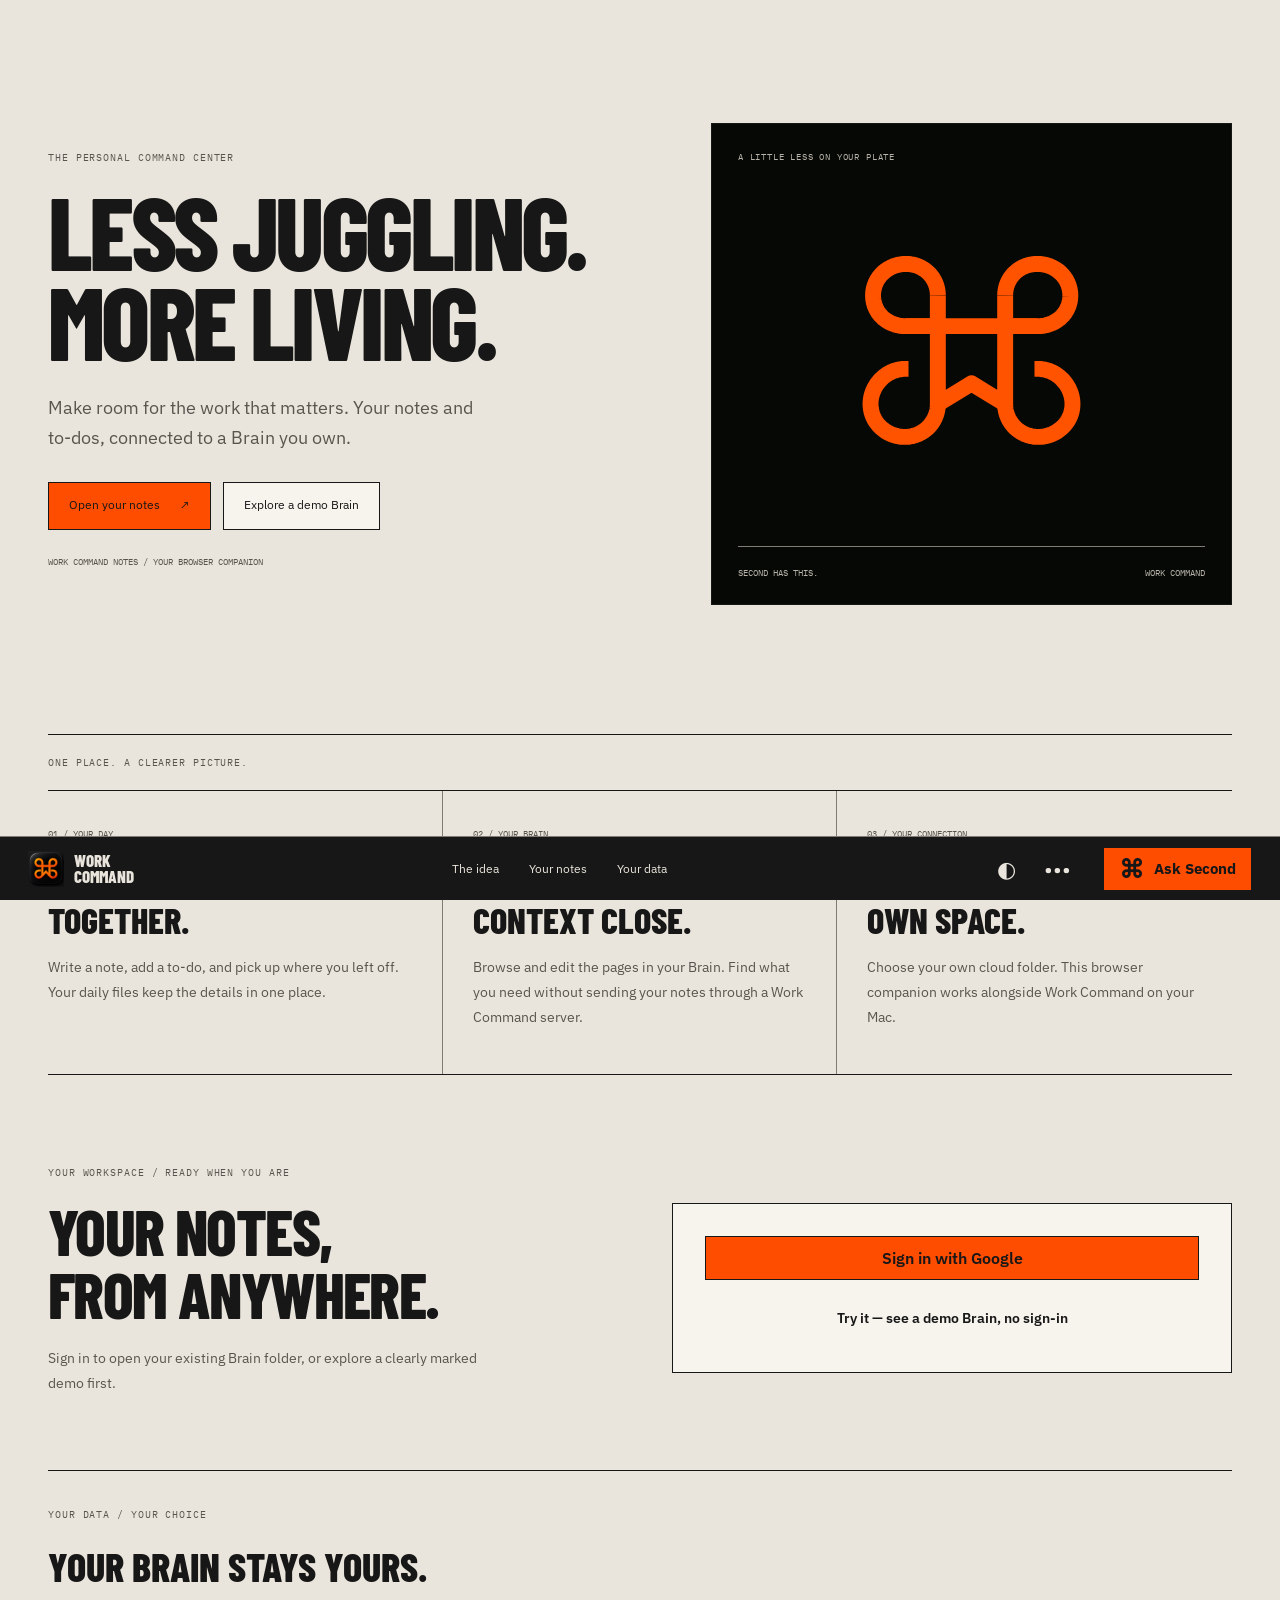
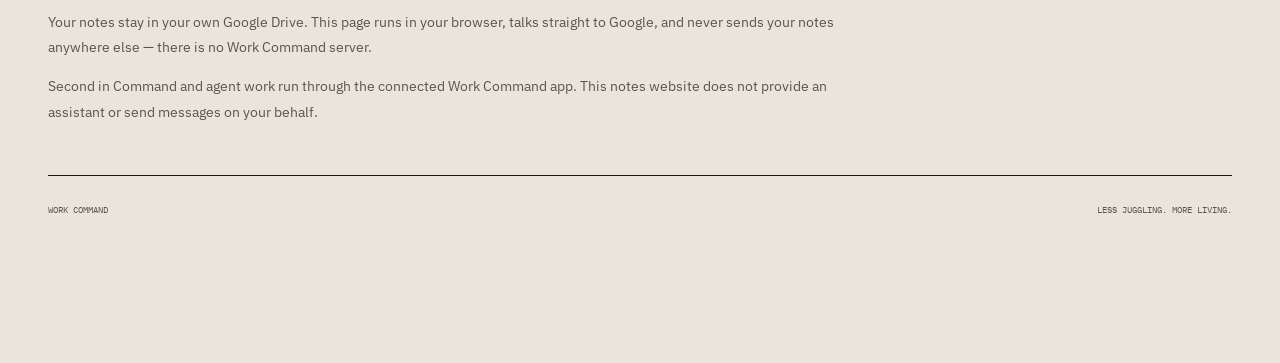
==== index.html @ b2bb79ea "deploy b96a3f87 2026-10-01T18:48:53Z" ====
<!doctype html>
<html lang="en">
  <head>
    <meta charset="UTF-8" />
    <!--
      The hosts this page is allowed to reach, enforced by the browser rather than promised in a
      README (review LOW). It is the same list src/test/hosts.test.ts asserts over the source and
      the shipped provider bundle — a script or a fetch to anywhere else is refused here even if
      one ever got into the code. No `default-src`: this hardens the directives that carry the
      risk (script, connect, frame) without breaking the fonts and images a static page may add.
      `style-src` keeps 'unsafe-inline' because Vite inlines the app's styles; `script-src` does
      NOT, so no inline script can run.

      Deliberately absent, and load-bearing (2026-09-11): there is NO `default-src`, no
      `form-action` and no `navigate-to`. The phone's Google sign-in is a TOP-LEVEL NAVIGATION to
      accounts.google.com (packages/brain-provider/src/google-redirect-auth.ts), and any of those
      three directives would be able to block the tab from leaving — which would break sign-in on
      the one device this app exists for. src/test/hosts.test.ts asserts they stay absent, and
      apps/notes-web/scripts/verify-csp-navigation.mjs proves against the BUILT site in headless
      Chromium that this policy lets the navigation happen (and that the app boots with no CSP
      violation at all).
      `connect-src` carries oauth2.googleapis.com for sign-out's revoke call.

      Added 2026-09-13 (P28-T06), and nothing else: the Google Picker. A `drive.file` deployment
      has no other way to be handed a folder at all, so the chooser is not optional decoration.
      It needs `apis.google.com` (Google's `api.js` loader — the second and last third-party
      script, plus the `gapi` RPC iframe and the calls it makes), and its dialog renders in an
      iframe served from `docs.google.com` / `drive.google.com`. Three hosts, all Google's, all
      only reachable because the user just tapped "Choose folder".
    -->
    <meta
      http-equiv="Content-Security-Policy"
      content="script-src 'self' https://accounts.google.com https://apis.google.com; connect-src 'self' https://www.googleapis.com https://oauth2.googleapis.com https://accounts.google.com https://apis.google.com https://graph.microsoft.com https://login.microsoftonline.com https://api.open-meteo.com; frame-src https://accounts.google.com https://apis.google.com https://docs.google.com https://drive.google.com https://login.microsoftonline.com; img-src 'self' data:; style-src 'self' 'unsafe-inline'"
    />
    <meta name="viewport" content="width=device-width, initial-scale=1.0, viewport-fit=cover" />
    <title>Work Command Notes</title>
    <meta
      name="description"
      content="Your notes, from anywhere. Your Brain lives in your own cloud folder — Work Command never sees it."
    />
    <link rel="manifest" href="./manifest.webmanifest" />
    <meta name="theme-color" content="#171717" media="(prefers-color-scheme: dark)" />
    <meta name="theme-color" content="#f4f1e9" media="(prefers-color-scheme: light)" />
    <!-- PWA / Add to Home Screen (iOS Safari reads these, not the manifest, for its own chrome) -->
    <meta name="apple-mobile-web-app-capable" content="yes" />
    <meta name="apple-mobile-web-app-status-bar-style" content="black-translucent" />
    <meta name="apple-mobile-web-app-title" content="Notes" />
    <link rel="apple-touch-icon" sizes="180x180" href="./icons/workcommand-dark-180.png" />
    <link
      rel="apple-touch-icon"
      sizes="180x180"
      href="./icons/workcommand-light-180.png"
      media="(prefers-color-scheme: light)"
    />
    <link
      rel="icon"
      type="image/png"
      sizes="32x32"
      href="./icons/workcommand-dark-32.png"
      media="(prefers-color-scheme: dark)"
    />
    <link
      rel="icon"
      type="image/png"
      sizes="32x32"
      href="./icons/workcommand-light-32.png"
      media="(prefers-color-scheme: light)"
    />
    <script type="module" crossorigin src="./assets/index-BYnvUKJ5.js"></script>
    <link rel="modulepreload" crossorigin href="./assets/Button-HGqEy5Xs.js">
    <link rel="modulepreload" crossorigin href="./assets/offlineBrain-B9_htK87.js">
    <link rel="stylesheet" crossorigin href="./assets/Button-DBtpkpvq.css">
    <link rel="stylesheet" crossorigin href="./assets/index-2sBhiBSX.css">
  </head>
  <body>
    <div id="root"></div>
  </body>
</html>
---- assets/Button-DBtpkpvq.css ----
._button_jwgdu_1{box-sizing:border-box;justify-content:center;align-items:center;gap:var(--wc-space-8);border-radius:var(--wc-radius-control);min-width:44px;font-family:var(--wc-font-sans);white-space:nowrap;cursor:pointer;transition:background-color var(--wc-motion-duration-fast) var(--wc-motion-ease-enter), border-color var(--wc-motion-duration-fast) var(--wc-motion-ease-enter), color var(--wc-motion-duration-fast) var(--wc-motion-ease-enter);border:1px solid #0000;font-weight:600;display:inline-flex;position:relative}._button_jwgdu_1:focus-visible{outline:var(--wc-focus-ring-width) solid var(--wc-color-focus-ring);outline-offset:var(--wc-focus-ring-offset)}._button_jwgdu_1:disabled:not(._loading_jwgdu_26),._button_jwgdu_1[aria-disabled=true]:not(._loading_jwgdu_26){opacity:.5;cursor:not-allowed}._loading_jwgdu_26{cursor:progress}._sm_jwgdu_4{min-height:44px;padding:0 var(--wc-space-12);font-size:var(--wc-font-size-13);line-height:var(--wc-line-height-13)}._md_jwgdu_4{min-height:44px;padding:0 var(--wc-space-16);font-size:var(--wc-font-size-14);line-height:var(--wc-line-height-14)}._lg_jwgdu_51{min-height:44px;padding:0 var(--wc-space-24);font-size:var(--wc-font-size-16);line-height:var(--wc-line-height-16)}._primary_jwgdu_61{border-color:var(--wc-metal-edge)}._primary_jwgdu_61:active:not(:disabled):not([aria-disabled=true]){background-color:var(--wc-color-brand-solid-hover)}._secondary_jwgdu_68{background-color:var(--wc-color-surface-raised);border-color:var(--wc-color-border-hairline);color:var(--wc-color-text-primary)}._secondary_jwgdu_68:hover:not(:disabled):not([aria-disabled=true]){background-color:var(--wc-color-surface-overlay)}._ghost_jwgdu_78{color:var(--wc-color-text-primary);background-color:#0000;border-color:#0000}._ghost_jwgdu_78:hover:not(:disabled):not([aria-disabled=true]){background-color:var(--wc-color-surface-raised)}._danger_jwgdu_88{background-color:var(--wc-color-danger-solid);border-color:var(--wc-color-danger-solid);color:var(--wc-color-danger-solid-fg)}._danger_jwgdu_88:hover:not(:disabled):not([aria-disabled=true]){background-color:var(--wc-color-danger-solid-hover);border-color:var(--wc-color-danger-solid-hover)}._spinner_jwgdu_99{flex:none;width:1em;height:1em;animation:.8s linear infinite _wc-button-spin_jwgdu_1}@keyframes _wc-button-spin_jwgdu_1{to{transform:rotate(360deg)}}
---- assets/index-2sBhiBSX.css ----
@font-face{font-family:Barlow Condensed;font-style:normal;font-weight:700;font-display:swap;src:url(../assets/fonts/barlow-condensed-700.ttf)format("truetype")}@font-face{font-family:Barlow Condensed;font-style:normal;font-weight:800;font-display:swap;src:url(../assets/fonts/barlow-condensed-800.ttf)format("truetype")}@font-face{font-family:Barlow Condensed;font-style:normal;font-weight:900;font-display:swap;src:url(../assets/fonts/barlow-condensed-900.ttf)format("truetype")}@font-face{font-family:IBM Plex Mono;font-style:normal;font-weight:400;font-display:swap;src:url(../assets/fonts/ibm-plex-mono-400.ttf)format("truetype")}@font-face{font-family:IBM Plex Mono;font-style:normal;font-weight:500;font-display:swap;src:url(../assets/fonts/ibm-plex-mono-500.ttf)format("truetype")}@font-face{font-family:IBM Plex Sans;font-style:normal;font-weight:400;font-stretch:100%;font-display:swap;src:url(../assets/fonts/ibm-plex-sans-400.ttf)format("truetype")}@font-face{font-family:IBM Plex Sans;font-style:normal;font-weight:500;font-stretch:100%;font-display:swap;src:url(../assets/fonts/ibm-plex-sans-500.ttf)format("truetype")}@font-face{font-family:IBM Plex Sans;font-style:normal;font-weight:600;font-stretch:100%;font-display:swap;src:url(../assets/fonts/ibm-plex-sans-600.ttf)format("truetype")}@font-face{font-family:IBM Plex Sans;font-style:normal;font-weight:700;font-stretch:100%;font-display:swap;src:url(../assets/fonts/ibm-plex-sans-700.ttf)format("truetype")}:root{--wc-palette-dark-surface-canvas:#1d1c1a;--wc-palette-dark-surface-sunken:#24211f;--wc-palette-dark-surface-raised:#312b27;--wc-palette-dark-surface-overlay:#3a332e;--wc-palette-light-surface-canvas:#ede6d9;--wc-palette-light-surface-sunken:#e2d8c6;--wc-palette-light-surface-raised:#f7f2e8;--wc-palette-light-surface-overlay:#f1eadd;--wc-palette-dark-text-primary:#e7ded2;--wc-palette-dark-text-secondary:#afa59b;--wc-palette-dark-text-disabled:#6e655c;--wc-palette-dark-text-inverse:#1d1c1a;--wc-palette-light-text-primary:#2b241c;--wc-palette-light-text-secondary:#6e6153;--wc-palette-light-text-disabled:#a79a88;--wc-palette-light-text-inverse:#e7ded2;--wc-palette-dark-border-hairline:#e7ded214;--wc-palette-dark-border-card:#e7ded20f;--wc-palette-light-border-hairline:#2b241c14;--wc-palette-light-border-card:#2b241c0f;--wc-palette-dark-surface-hover:#e7ded20f;--wc-palette-light-surface-hover:#2b241c0d;--wc-palette-dark-focus-ring:#c97842;--wc-palette-light-focus-ring:#8a5225;--wc-color-copper:#c97842;--wc-color-amber:#d8a15d;--wc-color-olive:#7c8a6a;--wc-palette-dark-brand-solid:#c97842;--wc-palette-dark-brand-solid-fg:#1d1c1a;--wc-palette-dark-brand-fg:#d8a15d;--wc-palette-dark-brand-subtle-bg:#49372b;--wc-palette-light-brand-solid:#8a5225;--wc-palette-light-brand-solid-fg:#f7f2e8;--wc-palette-light-brand-fg:#8a5225;--wc-palette-light-brand-subtle-bg:#ece2d5;--wc-palette-dark-success-fg:#9dae87;--wc-palette-dark-success-subtle-bg:#3c3830;--wc-palette-dark-success-solid:#4f5c3f;--wc-palette-dark-success-solid-fg:#fff;--wc-palette-dark-warning-fg:#e8935a;--wc-palette-dark-warning-subtle-bg:#453126;--wc-palette-dark-warning-solid:#c1531e;--wc-palette-dark-warning-solid-fg:#fff;--wc-palette-dark-danger-fg:#e58a7d;--wc-palette-dark-danger-subtle-bg:#432e28;--wc-palette-dark-danger-solid:#b2402f;--wc-palette-dark-danger-solid-hover:#98352a;--wc-palette-dark-danger-solid-fg:#fff;--wc-palette-dark-info-fg:#9db0c9;--wc-palette-dark-info-subtle-bg:#353435;--wc-palette-dark-info-solid:#4e6a8c;--wc-palette-dark-info-solid-fg:#fff;--wc-palette-light-success-fg:#4e5c40;--wc-palette-light-success-subtle-bg:#dcdacd;--wc-palette-light-success-solid:#4e5c40;--wc-palette-light-success-solid-fg:#fff;--wc-palette-light-warning-fg:#8a3e12;--wc-palette-light-warning-subtle-bg:#e6d5c6;--wc-palette-light-warning-solid:#8a3e12;--wc-palette-light-warning-solid-fg:#fff;--wc-palette-light-danger-fg:#8a2f22;--wc-palette-light-danger-subtle-bg:#e6d3c8;--wc-palette-light-danger-solid:#8a2f22;--wc-palette-light-danger-solid-hover:#6e251a;--wc-palette-light-danger-solid-fg:#fff;--wc-palette-light-info-fg:#39536f;--wc-palette-light-info-subtle-bg:#d9d9d5;--wc-palette-light-info-solid:#39536f;--wc-palette-light-info-solid-fg:#fff;--wc-palette-dark-metal-copper-1:#e6b77a;--wc-palette-dark-metal-copper-2:#c97842;--wc-palette-dark-metal-copper-3:#9e5a2b;--wc-palette-dark-metal-cream-1:#f3eada;--wc-palette-dark-metal-cream-2:#d9cdbb;--wc-palette-dark-metal-cream-3:#b9ac99;--wc-palette-dark-metal-highlight:#ffffff59;--wc-palette-dark-metal-shadow-inner:#00000059;--wc-palette-dark-metal-edge:#482610bf;--wc-palette-light-metal-copper-1:#eac796;--wc-palette-light-metal-copper-2:#c2884c;--wc-palette-light-metal-copper-3:#9c6b3c;--wc-palette-light-metal-cream-1:#f7f2e8;--wc-palette-light-metal-cream-2:#e4d9c6;--wc-palette-light-metal-cream-3:#cbbba0;--wc-palette-light-metal-highlight:#fff9;--wc-palette-light-metal-shadow-inner:#2b241c40;--wc-palette-light-metal-edge:#6e442299;--wc-palette-dark-glass-l1-fill:#312b2766;--wc-palette-dark-glass-l2-fill:#312b277a;--wc-palette-dark-glass-l3-fill:#312b279e;--wc-palette-dark-glass-highlight:#ffffff14;--wc-palette-dark-glass-l1-shadow:none;--wc-palette-dark-glass-l2-shadow:0 1px 2px #00000024, 0 6px 20px #0000002e;--wc-palette-dark-glass-l3-shadow:0 2px 6px #0003, 0 20px 56px #0000005c;--wc-palette-dark-environment-glow:radial-gradient(120% 90% at 50% -12%, #c978420f, transparent 60%);--wc-palette-dark-liquid-edge-light:#fffaf457;--wc-palette-dark-liquid-edge-shadow:#120e0b57;--wc-palette-dark-liquid-rim:#fffaf41a;--wc-palette-light-glass-l1-fill:#f7f2e861;--wc-palette-light-glass-l2-fill:#f7f2e88c;--wc-palette-light-glass-l3-fill:#f7f2e8ad;--wc-palette-light-glass-highlight:#ffffff8c;--wc-palette-light-glass-l1-shadow:none;--wc-palette-light-glass-l2-shadow:0 1px 2px #2b241c12, 0 6px 18px #2b241c1a;--wc-palette-light-glass-l3-shadow:0 2px 6px #2b241c1a, 0 20px 48px #2b241c2e;--wc-palette-light-environment-glow:radial-gradient(120% 90% at 50% -12%, #8a52250d, transparent 60%);--wc-palette-light-liquid-edge-light:#ffffffb8;--wc-palette-light-liquid-edge-shadow:#2b241c33;--wc-palette-light-liquid-rim:#2b241c14;--wc-color-surface-canvas:var(--wc-palette-dark-surface-canvas);--wc-color-surface-sunken:var(--wc-palette-dark-surface-sunken);--wc-color-surface-raised:var(--wc-palette-dark-surface-raised);--wc-color-surface-overlay:var(--wc-palette-dark-surface-overlay);--wc-color-text-primary:var(--wc-palette-dark-text-primary);--wc-color-text-secondary:var(--wc-palette-dark-text-secondary);--wc-color-text-tertiary:var(--wc-palette-dark-text-secondary);--wc-color-text-disabled:var(--wc-palette-dark-text-disabled);--wc-color-text-inverse:var(--wc-palette-dark-text-inverse);--wc-color-border-hairline:var(--wc-palette-dark-border-hairline);--wc-color-border-card:var(--wc-palette-dark-border-card);--wc-color-surface-hover:var(--wc-palette-dark-surface-hover);--wc-color-focus-ring:var(--wc-palette-dark-focus-ring);--wc-focus-ring-width:2px;--wc-focus-ring-offset:2px;--wc-color-brand-solid:var(--wc-palette-dark-brand-solid);--wc-color-brand-solid-fg:var(--wc-palette-dark-brand-solid-fg);--wc-color-brand-fg:var(--wc-palette-dark-brand-fg);--wc-color-brand-subtle-bg:var(--wc-palette-dark-brand-subtle-bg);--wc-color-success-fg:var(--wc-palette-dark-success-fg);--wc-color-success-subtle-bg:var(--wc-palette-dark-success-subtle-bg);--wc-color-success-solid:var(--wc-palette-dark-success-solid);--wc-color-success-solid-fg:var(--wc-palette-dark-success-solid-fg);--wc-color-warning-fg:var(--wc-palette-dark-warning-fg);--wc-color-warning-subtle-bg:var(--wc-palette-dark-warning-subtle-bg);--wc-color-warning-solid:var(--wc-palette-dark-warning-solid);--wc-color-warning-solid-fg:var(--wc-palette-dark-warning-solid-fg);--wc-color-danger-fg:var(--wc-palette-dark-danger-fg);--wc-color-danger-subtle-bg:var(--wc-palette-dark-danger-subtle-bg);--wc-color-danger-solid:var(--wc-palette-dark-danger-solid);--wc-color-danger-solid-hover:var(--wc-palette-dark-danger-solid-hover);--wc-color-danger-solid-fg:var(--wc-palette-dark-danger-solid-fg);--wc-color-info-fg:var(--wc-palette-dark-info-fg);--wc-color-info-subtle-bg:var(--wc-palette-dark-info-subtle-bg);--wc-color-info-solid:var(--wc-palette-dark-info-solid);--wc-color-info-solid-fg:var(--wc-palette-dark-info-solid-fg);--wc-glass-l1-fill:var(--wc-palette-dark-glass-l1-fill);--wc-glass-l2-fill:var(--wc-palette-dark-glass-l2-fill);--wc-glass-l3-fill:var(--wc-palette-dark-glass-l3-fill);--wc-glass-highlight:var(--wc-palette-dark-glass-highlight);--wc-glass-l1-shadow:var(--wc-palette-dark-glass-l1-shadow);--wc-glass-l2-shadow:var(--wc-palette-dark-glass-l2-shadow);--wc-glass-l3-shadow:var(--wc-palette-dark-glass-l3-shadow);--wc-liquid-edge-light:var(--wc-palette-dark-liquid-edge-light);--wc-liquid-edge-shadow:var(--wc-palette-dark-liquid-edge-shadow);--wc-liquid-rim:var(--wc-palette-dark-liquid-rim);--wc-environment-glow:var(--wc-palette-dark-environment-glow);--wc-glass-l1-blur:8px;--wc-glass-l2-blur:16px;--wc-glass-l3-blur:24px;--wc-liquid-l1-displacement-scale:12;--wc-liquid-l2-displacement-scale:28;--wc-liquid-l3-displacement-scale:56;--wc-liquid-l1-aberration:0;--wc-liquid-l2-aberration:0;--wc-liquid-l3-aberration:1.6;--wc-liquid-l1-edge-band:10px;--wc-liquid-l2-edge-band:14px;--wc-liquid-l3-edge-band:20px;--wc-liquid-l1-edge-strength:.28;--wc-liquid-l2-edge-strength:.45;--wc-liquid-l3-edge-strength:.62;--wc-liquid-saturation:118%;--wc-color-card-fill:var(--wc-glass-l2-fill);--wc-color-card-border:var(--wc-color-border-card);--wc-metal-copper-1:var(--wc-palette-dark-metal-copper-1);--wc-metal-copper-2:var(--wc-palette-dark-metal-copper-2);--wc-metal-copper-3:var(--wc-palette-dark-metal-copper-3);--wc-metal-cream-1:var(--wc-palette-dark-metal-cream-1);--wc-metal-cream-2:var(--wc-palette-dark-metal-cream-2);--wc-metal-cream-3:var(--wc-palette-dark-metal-cream-3);--wc-metal-highlight:var(--wc-palette-dark-metal-highlight);--wc-metal-shadow-inner:var(--wc-palette-dark-metal-shadow-inner);--wc-metal-edge:var(--wc-palette-dark-metal-edge);--wc-metal-sheen:#ffffff1f;--wc-metal-text:#1d1c1a;--wc-font-sans:-apple-system, BlinkMacSystemFont, "SF Pro Text", "Inter", "Segoe UI", Roboto, Helvetica, Arial, sans-serif;--wc-font-size-11:11px;--wc-line-height-11:16px;--wc-font-size-12:12px;--wc-line-height-12:16px;--wc-font-size-13:13px;--wc-line-height-13:18px;--wc-font-size-14:14px;--wc-line-height-14:20px;--wc-font-size-16:16px;--wc-line-height-16:24px;--wc-font-size-18:18px;--wc-line-height-18:26px;--wc-font-size-20:20px;--wc-line-height-20:28px;--wc-font-size-24:24px;--wc-line-height-24:32px;--wc-font-size-30:30px;--wc-line-height-30:38px;--wc-font-size-36:36px;--wc-line-height-36:44px;--wc-font-size-display:var(--wc-font-size-36);--wc-line-height-display:var(--wc-line-height-36);--wc-font-size-page:var(--wc-font-size-30);--wc-line-height-page:var(--wc-line-height-30);--wc-font-size-section:var(--wc-font-size-18);--wc-line-height-section:var(--wc-line-height-18);--wc-font-size-body:var(--wc-font-size-14);--wc-line-height-body:var(--wc-line-height-14);--wc-font-size-meta:var(--wc-font-size-13);--wc-line-height-meta:var(--wc-line-height-13);--wc-font-size-small:var(--wc-font-size-11);--wc-line-height-small:var(--wc-line-height-11);--wc-font-feature-tabular:"tnum" 1, "lnum" 1;--wc-space-4:4px;--wc-space-8:8px;--wc-space-12:12px;--wc-space-16:16px;--wc-space-24:24px;--wc-space-32:32px;--wc-space-48:48px;--wc-space-64:64px;--wc-radius-control:9px;--wc-radius-card:16px;--wc-radius-panel:20px;--wc-radius-floating:24px;--wc-radius-pill:999px;--wc-z-overlay:100;--wc-z-sheet:101;--wc-z-popover:150;--wc-z-toast:200;--wc-motion-duration-fast:.15s;--wc-motion-duration-base:.2s;--wc-motion-duration-slow:.3s;--wc-motion-ease-enter:cubic-bezier(0, 0, .2, 1);--wc-motion-ease-exit:cubic-bezier(.4, 0, 1, 1);--wc-motion-pulse-duration:1.6s;--wc-metal-hover-duration:.25s}@media (prefers-color-scheme:light){:root:not([data-theme=dark]){--wc-color-surface-canvas:var(--wc-palette-light-surface-canvas);--wc-color-surface-sunken:var(--wc-palette-light-surface-sunken);--wc-color-surface-raised:var(--wc-palette-light-surface-raised);--wc-color-surface-overlay:var(--wc-palette-light-surface-overlay);--wc-color-text-primary:var(--wc-palette-light-text-primary);--wc-color-text-secondary:var(--wc-palette-light-text-secondary);--wc-color-text-tertiary:var(--wc-palette-light-text-secondary);--wc-color-text-disabled:var(--wc-palette-light-text-disabled);--wc-color-text-inverse:var(--wc-palette-light-text-inverse);--wc-color-border-hairline:var(--wc-palette-light-border-hairline);--wc-color-border-card:var(--wc-palette-light-border-card);--wc-color-surface-hover:var(--wc-palette-light-surface-hover);--wc-color-focus-ring:var(--wc-palette-light-focus-ring);--wc-color-brand-solid:var(--wc-palette-light-brand-solid);--wc-color-brand-solid-fg:var(--wc-palette-light-brand-solid-fg);--wc-color-brand-fg:var(--wc-palette-light-brand-fg);--wc-color-brand-subtle-bg:var(--wc-palette-light-brand-subtle-bg);--wc-color-success-fg:var(--wc-palette-light-success-fg);--wc-color-success-subtle-bg:var(--wc-palette-light-success-subtle-bg);--wc-color-success-solid:var(--wc-palette-light-success-solid);--wc-color-success-solid-fg:var(--wc-palette-light-success-solid-fg);--wc-color-warning-fg:var(--wc-palette-light-warning-fg);--wc-color-warning-subtle-bg:var(--wc-palette-light-warning-subtle-bg);--wc-color-warning-solid:var(--wc-palette-light-warning-solid);--wc-color-warning-solid-fg:var(--wc-palette-light-warning-solid-fg);--wc-color-danger-fg:var(--wc-palette-light-danger-fg);--wc-color-danger-subtle-bg:var(--wc-palette-light-danger-subtle-bg);--wc-color-danger-solid:var(--wc-palette-light-danger-solid);--wc-color-danger-solid-hover:var(--wc-palette-light-danger-solid-hover);--wc-color-danger-solid-fg:var(--wc-palette-light-danger-solid-fg);--wc-color-info-fg:var(--wc-palette-light-info-fg);--wc-color-info-subtle-bg:var(--wc-palette-light-info-subtle-bg);--wc-color-info-solid:var(--wc-palette-light-info-solid);--wc-color-info-solid-fg:var(--wc-palette-light-info-solid-fg);--wc-glass-l1-fill:var(--wc-palette-light-glass-l1-fill);--wc-glass-l2-fill:var(--wc-palette-light-glass-l2-fill);--wc-glass-l3-fill:var(--wc-palette-light-glass-l3-fill);--wc-glass-highlight:var(--wc-palette-light-glass-highlight);--wc-glass-l1-shadow:var(--wc-palette-light-glass-l1-shadow);--wc-glass-l2-shadow:var(--wc-palette-light-glass-l2-shadow);--wc-glass-l3-shadow:var(--wc-palette-light-glass-l3-shadow);--wc-liquid-edge-light:var(--wc-palette-light-liquid-edge-light);--wc-liquid-edge-shadow:var(--wc-palette-light-liquid-edge-shadow);--wc-liquid-rim:var(--wc-palette-light-liquid-rim);--wc-environment-glow:var(--wc-palette-light-environment-glow);--wc-color-card-fill:var(--wc-glass-l2-fill);--wc-color-card-border:var(--wc-color-border-card);--wc-metal-copper-1:var(--wc-palette-light-metal-copper-1);--wc-metal-copper-2:var(--wc-palette-light-metal-copper-2);--wc-metal-copper-3:var(--wc-palette-light-metal-copper-3);--wc-metal-cream-1:var(--wc-palette-light-metal-cream-1);--wc-metal-cream-2:var(--wc-palette-light-metal-cream-2);--wc-metal-cream-3:var(--wc-palette-light-metal-cream-3);--wc-metal-highlight:var(--wc-palette-light-metal-highlight);--wc-metal-shadow-inner:var(--wc-palette-light-metal-shadow-inner);--wc-metal-edge:var(--wc-palette-light-metal-edge)}}[data-theme=dark]{--wc-color-surface-canvas:var(--wc-palette-dark-surface-canvas);--wc-color-surface-sunken:var(--wc-palette-dark-surface-sunken);--wc-color-surface-raised:var(--wc-palette-dark-surface-raised);--wc-color-surface-overlay:var(--wc-palette-dark-surface-overlay);--wc-color-text-primary:var(--wc-palette-dark-text-primary);--wc-color-text-secondary:var(--wc-palette-dark-text-secondary);--wc-color-text-tertiary:var(--wc-palette-dark-text-secondary);--wc-color-text-disabled:var(--wc-palette-dark-text-disabled);--wc-color-text-inverse:var(--wc-palette-dark-text-inverse);--wc-color-border-hairline:var(--wc-palette-dark-border-hairline);--wc-color-border-card:var(--wc-palette-dark-border-card);--wc-color-surface-hover:var(--wc-palette-dark-surface-hover);--wc-color-focus-ring:var(--wc-palette-dark-focus-ring);--wc-color-brand-solid:var(--wc-palette-dark-brand-solid);--wc-color-brand-solid-fg:var(--wc-palette-dark-brand-solid-fg);--wc-color-brand-fg:var(--wc-palette-dark-brand-fg);--wc-color-brand-subtle-bg:var(--wc-palette-dark-brand-subtle-bg);--wc-color-success-fg:var(--wc-palette-dark-success-fg);--wc-color-success-subtle-bg:var(--wc-palette-dark-success-subtle-bg);--wc-color-success-solid:var(--wc-palette-dark-success-solid);--wc-color-success-solid-fg:var(--wc-palette-dark-success-solid-fg);--wc-color-warning-fg:var(--wc-palette-dark-warning-fg);--wc-color-warning-subtle-bg:var(--wc-palette-dark-warning-subtle-bg);--wc-color-warning-solid:var(--wc-palette-dark-warning-solid);--wc-color-warning-solid-fg:var(--wc-palette-dark-warning-solid-fg);--wc-color-danger-fg:var(--wc-palette-dark-danger-fg);--wc-color-danger-subtle-bg:var(--wc-palette-dark-danger-subtle-bg);--wc-color-danger-solid:var(--wc-palette-dark-danger-solid);--wc-color-danger-solid-hover:var(--wc-palette-dark-danger-solid-hover);--wc-color-danger-solid-fg:var(--wc-palette-dark-danger-solid-fg);--wc-color-info-fg:var(--wc-palette-dark-info-fg);--wc-color-info-subtle-bg:var(--wc-palette-dark-info-subtle-bg);--wc-color-info-solid:var(--wc-palette-dark-info-solid);--wc-color-info-solid-fg:var(--wc-palette-dark-info-solid-fg);--wc-glass-l1-fill:var(--wc-palette-dark-glass-l1-fill);--wc-glass-l2-fill:var(--wc-palette-dark-glass-l2-fill);--wc-glass-l3-fill:var(--wc-palette-dark-glass-l3-fill);--wc-glass-highlight:var(--wc-palette-dark-glass-highlight);--wc-glass-l1-shadow:var(--wc-palette-dark-glass-l1-shadow);--wc-glass-l2-shadow:var(--wc-palette-dark-glass-l2-shadow);--wc-glass-l3-shadow:var(--wc-palette-dark-glass-l3-shadow);--wc-liquid-edge-light:var(--wc-palette-dark-liquid-edge-light);--wc-liquid-edge-shadow:var(--wc-palette-dark-liquid-edge-shadow);--wc-liquid-rim:var(--wc-palette-dark-liquid-rim);--wc-environment-glow:var(--wc-palette-dark-environment-glow);--wc-color-card-fill:var(--wc-glass-l2-fill);--wc-color-card-border:var(--wc-color-border-card);--wc-metal-copper-1:var(--wc-palette-dark-metal-copper-1);--wc-metal-copper-2:var(--wc-palette-dark-metal-copper-2);--wc-metal-copper-3:var(--wc-palette-dark-metal-copper-3);--wc-metal-cream-1:var(--wc-palette-dark-metal-cream-1);--wc-metal-cream-2:var(--wc-palette-dark-metal-cream-2);--wc-metal-cream-3:var(--wc-palette-dark-metal-cream-3);--wc-metal-highlight:var(--wc-palette-dark-metal-highlight);--wc-metal-shadow-inner:var(--wc-palette-dark-metal-shadow-inner);--wc-metal-edge:var(--wc-palette-dark-metal-edge)}[data-theme=light]{--wc-color-surface-canvas:var(--wc-palette-light-surface-canvas);--wc-color-surface-sunken:var(--wc-palette-light-surface-sunken);--wc-color-surface-raised:var(--wc-palette-light-surface-raised);--wc-color-surface-overlay:var(--wc-palette-light-surface-overlay);--wc-color-text-primary:var(--wc-palette-light-text-primary);--wc-color-text-secondary:var(--wc-palette-light-text-secondary);--wc-color-text-tertiary:var(--wc-palette-light-text-secondary);--wc-color-text-disabled:var(--wc-palette-light-text-disabled);--wc-color-text-inverse:var(--wc-palette-light-text-inverse);--wc-color-border-hairline:var(--wc-palette-light-border-hairline);--wc-color-border-card:var(--wc-palette-light-border-card);--wc-color-surface-hover:var(--wc-palette-light-surface-hover);--wc-color-focus-ring:var(--wc-palette-light-focus-ring);--wc-color-brand-solid:var(--wc-palette-light-brand-solid);--wc-color-brand-solid-fg:var(--wc-palette-light-brand-solid-fg);--wc-color-brand-fg:var(--wc-palette-light-brand-fg);--wc-color-brand-subtle-bg:var(--wc-palette-light-brand-subtle-bg);--wc-color-success-fg:var(--wc-palette-light-success-fg);--wc-color-success-subtle-bg:var(--wc-palette-light-success-subtle-bg);--wc-color-success-solid:var(--wc-palette-light-success-solid);--wc-color-success-solid-fg:var(--wc-palette-light-success-solid-fg);--wc-color-warning-fg:var(--wc-palette-light-warning-fg);--wc-color-warning-subtle-bg:var(--wc-palette-light-warning-subtle-bg);--wc-color-warning-solid:var(--wc-palette-light-warning-solid);--wc-color-warning-solid-fg:var(--wc-palette-light-warning-solid-fg);--wc-color-danger-fg:var(--wc-palette-light-danger-fg);--wc-color-danger-subtle-bg:var(--wc-palette-light-danger-subtle-bg);--wc-color-danger-solid:var(--wc-palette-light-danger-solid);--wc-color-danger-solid-hover:var(--wc-palette-light-danger-solid-hover);--wc-color-danger-solid-fg:var(--wc-palette-light-danger-solid-fg);--wc-color-info-fg:var(--wc-palette-light-info-fg);--wc-color-info-subtle-bg:var(--wc-palette-light-info-subtle-bg);--wc-color-info-solid:var(--wc-palette-light-info-solid);--wc-color-info-solid-fg:var(--wc-palette-light-info-solid-fg);--wc-glass-l1-fill:var(--wc-palette-light-glass-l1-fill);--wc-glass-l2-fill:var(--wc-palette-light-glass-l2-fill);--wc-glass-l3-fill:var(--wc-palette-light-glass-l3-fill);--wc-glass-highlight:var(--wc-palette-light-glass-highlight);--wc-glass-l1-shadow:var(--wc-palette-light-glass-l1-shadow);--wc-glass-l2-shadow:var(--wc-palette-light-glass-l2-shadow);--wc-glass-l3-shadow:var(--wc-palette-light-glass-l3-shadow);--wc-liquid-edge-light:var(--wc-palette-light-liquid-edge-light);--wc-liquid-edge-shadow:var(--wc-palette-light-liquid-edge-shadow);--wc-liquid-rim:var(--wc-palette-light-liquid-rim);--wc-environment-glow:var(--wc-palette-light-environment-glow);--wc-color-card-fill:var(--wc-glass-l2-fill);--wc-color-card-border:var(--wc-color-border-card);--wc-metal-copper-1:var(--wc-palette-light-metal-copper-1);--wc-metal-copper-2:var(--wc-palette-light-metal-copper-2);--wc-metal-copper-3:var(--wc-palette-light-metal-copper-3);--wc-metal-cream-1:var(--wc-palette-light-metal-cream-1);--wc-metal-cream-2:var(--wc-palette-light-metal-cream-2);--wc-metal-cream-3:var(--wc-palette-light-metal-cream-3);--wc-metal-highlight:var(--wc-palette-light-metal-highlight);--wc-metal-shadow-inner:var(--wc-palette-light-metal-shadow-inner);--wc-metal-edge:var(--wc-palette-light-metal-edge)}@media (prefers-reduced-motion:reduce){:root{--wc-motion-duration-fast:.01ms;--wc-motion-duration-base:.01ms;--wc-motion-duration-slow:.01ms;--wc-motion-pulse-duration:.01ms;--wc-metal-hover-duration:.01ms}.wc-pulse{animation:none!important}*,:before,:after{scroll-behavior:auto!important;transition-duration:.01ms!important;animation-duration:.01ms!important;animation-iteration-count:1!important}}.wc-theme-transition,.wc-theme-transition *{transition:background-color var(--wc-motion-duration-base) var(--wc-motion-ease-enter), color var(--wc-motion-duration-base) var(--wc-motion-ease-enter), border-color var(--wc-motion-duration-base) var(--wc-motion-ease-enter), box-shadow var(--wc-motion-duration-base) var(--wc-motion-ease-enter), fill var(--wc-motion-duration-base) var(--wc-motion-ease-enter)!important}body{overflow-wrap:anywhere}.wraps{overflow-wrap:anywhere;white-space:pre-wrap;min-width:0}.wc-tabular-nums{font-feature-settings:var(--wc-font-feature-tabular);font-variant-numeric:tabular-nums}.wc-visually-hidden{clip:rect(0, 0, 0, 0);white-space:nowrap;border:0;width:1px;height:1px;margin:-1px;padding:0;position:absolute;overflow:hidden}@keyframes wc-pulse{0%,to{opacity:1}50%{opacity:.55}}.wc-pulse{animation:wc-pulse var(--wc-motion-pulse-duration) ease-in-out infinite}.wc-surface-l0{background-color:var(--wc-color-surface-canvas);background-image:var(--wc-environment-glow)}.wc-glass-l1{background-color:var(--wc-glass-l1-fill);-webkit-backdrop-filter:blur(var(--wc-glass-l1-blur));border:1px solid var(--wc-color-border-hairline);border-radius:var(--wc-radius-card)}.wc-glass-l2{background-color:var(--wc-glass-l2-fill);-webkit-backdrop-filter:blur(var(--wc-glass-l2-blur));border:1px solid var(--wc-color-card-border);border-radius:var(--wc-radius-card);box-shadow:inset 0 1px 0 var(--wc-glass-highlight), var(--wc-glass-l2-shadow)}.wc-glass-l3{background-color:var(--wc-glass-l3-fill);-webkit-backdrop-filter:blur(var(--wc-glass-l3-blur));border:1px solid var(--wc-color-border-hairline);border-radius:var(--wc-radius-floating);box-shadow:inset 0 1px 0 var(--wc-glass-highlight), var(--wc-glass-l3-shadow)}.wc-metal-copper,.wc-metal-cream{color:var(--wc-metal-text);border:1px solid var(--wc-metal-edge);box-shadow:inset 0 -1px 0 var(--wc-metal-shadow-inner);transition:background-position var(--wc-metal-hover-duration) var(--wc-motion-ease-enter);background-position:32% 28%,top,50%;background-repeat:no-repeat;background-size:220% 220%,100% 1px,100% 100%;position:relative}.wc-metal-copper{background-image:linear-gradient(115deg, transparent 42%, var(--wc-metal-sheen) 50%, transparent 58%), linear-gradient(90deg, transparent 0%, var(--wc-metal-highlight) 18%, var(--wc-metal-highlight) 82%, transparent 100%), linear-gradient(180deg, var(--wc-metal-copper-1) 0%, var(--wc-metal-copper-2) 58%, var(--wc-metal-copper-3) 100%)}.wc-metal-cream{background-image:linear-gradient(115deg, transparent 42%, var(--wc-metal-sheen) 50%, transparent 58%), linear-gradient(90deg, transparent 0%, var(--wc-metal-highlight) 18%, var(--wc-metal-highlight) 82%, transparent 100%), linear-gradient(180deg, var(--wc-metal-cream-1) 0%, var(--wc-metal-cream-2) 58%, var(--wc-metal-cream-3) 100%)}.wc-metal-copper:hover,.wc-metal-cream:hover{background-position:45% 42%,top,50%}:root{--wc-orange:#ff4d00;--wc-ink:#171717;--wc-bone:#eae5dc;--wc-font-display:"Barlow Condensed", "Arial Narrow", sans-serif;--wc-font-sans:"IBM Plex Sans", -apple-system, BlinkMacSystemFont, sans-serif;--wc-font-mono:"IBM Plex Mono", ui-monospace, monospace;--wc-space-4:.25rem;--wc-space-8:.5rem;--wc-space-12:.75rem;--wc-space-16:1rem;--wc-space-24:1.5rem;--wc-space-32:2rem;--wc-space-48:3rem;--wc-space-64:4rem;--wc-radius-control:0px;--wc-radius-card:0px;--wc-radius-panel:0px;--wc-radius-floating:0px;--wc-radius-pill:999px;--wc-border-width:1px;--wc-border-strong:2px;--wc-target:44px;--wc-duration:.12s;--wc-sidebar:0px;--wc-header:0px;--wc-bottom-nav:64px;--wc-z-nav:30;--wc-z-backdrop:70;--wc-z-dialog:80}:root,[data-theme=light]{--lightningcss-light:initial;--lightningcss-dark: ;color-scheme:light;--wc-bg:#eae5dc;--wc-surface:#f7f4ee;--wc-raised:#fff;--wc-inset:#ded8ce;--wc-text:#171717;--wc-muted:#59554e;--wc-line:#817b71;--wc-rule:#171717;--wc-hover:#e5ded2;--wc-brand-text:#ad3300;--wc-brand-soft:#ffdfce;--wc-focus:#ad3300;--wc-success:#28563b;--wc-success-bg:#dce8dc;--wc-warning:#6d4800;--wc-warning-bg:#f5e4b7;--wc-danger:#982c2c;--wc-danger-bg:#f8dcdc;--wc-info:#344e72;--wc-info-bg:#e0e7f0;--wc-shadow:4px 4px 0 #171717;--wc-scrim:#17171799}[data-theme=dark]{--lightningcss-light: ;--lightningcss-dark:initial;color-scheme:dark;--wc-bg:#171717;--wc-surface:#222220;--wc-raised:#2c2c29;--wc-inset:#10100f;--wc-text:#eae5dc;--wc-muted:#b9b4aa;--wc-line:#817d74;--wc-rule:#b9b4aa;--wc-hover:#343430;--wc-brand-text:#ff8a57;--wc-brand-soft:#43271c;--wc-focus:#ff8a57;--wc-success:#b4d4b2;--wc-success-bg:#24362a;--wc-warning:#eed18d;--wc-warning-bg:#3c321d;--wc-danger:#ffb5ae;--wc-danger-bg:#452726;--wc-info:#b9cee7;--wc-info-bg:#273447;--wc-shadow:4px 4px 0 #000;--wc-scrim:#000000b3}@media (prefers-color-scheme:dark){:root:not([data-theme]){--lightningcss-light: ;--lightningcss-dark:initial;color-scheme:dark;--wc-bg:#171717;--wc-surface:#222220;--wc-raised:#2c2c29;--wc-inset:#10100f;--wc-text:#eae5dc;--wc-muted:#b9b4aa;--wc-line:#817d74;--wc-rule:#b9b4aa;--wc-hover:#343430;--wc-brand-text:#ff8a57;--wc-brand-soft:#43271c;--wc-focus:#ff8a57;--wc-success:#b4d4b2;--wc-success-bg:#24362a;--wc-warning:#eed18d;--wc-warning-bg:#3c321d;--wc-danger:#ffb5ae;--wc-danger-bg:#452726;--wc-info:#b9cee7;--wc-info-bg:#273447;--wc-shadow:4px 4px 0 #000;--wc-scrim:#000000b3}}@media (prefers-reduced-motion:reduce){:root{--wc-duration:0s}*,:before,:after{scroll-behavior:auto!important;transition:none!important;animation:none!important}}:root,:root[data-theme],:root:not([data-theme]),[data-theme]{--wc-color-surface-canvas:var(--wc-bg);--wc-color-surface-sunken:var(--wc-inset);--wc-color-surface-raised:var(--wc-surface);--wc-color-surface-overlay:var(--wc-raised);--wc-color-text-primary:var(--wc-text);--wc-color-text-secondary:var(--wc-muted);--wc-color-text-tertiary:var(--wc-muted);--wc-color-text-disabled:var(--wc-muted);--wc-color-text-inverse:var(--wc-bg);--wc-color-border-hairline:var(--wc-line);--wc-color-border-card:var(--wc-rule);--wc-color-surface-hover:var(--wc-hover);--wc-color-focus-ring:var(--wc-focus);--wc-color-copper:var(--wc-orange);--wc-color-amber:var(--wc-orange);--wc-color-brand-solid:var(--wc-orange);--wc-color-brand-solid-fg:var(--wc-ink);--wc-color-brand-fg:var(--wc-brand-text);--wc-color-brand-subtle-bg:var(--wc-brand-soft);--wc-color-success-fg:var(--wc-success);--wc-color-success-subtle-bg:var(--wc-success-bg);--wc-color-success-solid:var(--wc-success);--wc-color-success-solid-fg:var(--wc-success-bg);--wc-color-warning-fg:var(--wc-warning);--wc-color-warning-subtle-bg:var(--wc-warning-bg);--wc-color-warning-solid:var(--wc-warning);--wc-color-warning-solid-fg:var(--wc-warning-bg);--wc-color-danger-fg:var(--wc-danger);--wc-color-danger-subtle-bg:var(--wc-danger-bg);--wc-color-danger-solid:var(--wc-danger);--wc-color-danger-solid-hover:var(--wc-danger);--wc-color-danger-solid-fg:var(--wc-danger-bg);--wc-color-info-fg:var(--wc-info);--wc-color-info-subtle-bg:var(--wc-info-bg);--wc-color-info-solid:var(--wc-info);--wc-color-info-solid-fg:var(--wc-info-bg);--wc-color-card-fill:var(--wc-surface);--wc-color-card-border:var(--wc-rule);--wc-glass-l1-fill:var(--wc-inset);--wc-glass-l2-fill:var(--wc-surface);--wc-glass-l3-fill:var(--wc-raised);--wc-glass-l1-blur:0px;--wc-glass-l2-blur:0px;--wc-glass-l3-blur:0px;--wc-glass-highlight:transparent;--wc-glass-l1-shadow:none;--wc-glass-l2-shadow:none;--wc-glass-l3-shadow:var(--wc-shadow);--wc-environment-glow:none;--wc-metal-text:var(--wc-ink)}.wc-metal-copper{background:var(--wc-orange);color:var(--wc-ink);border:1px solid var(--wc-ink);box-shadow:none}.wc-metal-cream{background:var(--wc-surface);color:var(--wc-text);border:1px solid var(--wc-rule);box-shadow:none}.wc-metal-copper:hover{background:#ff6826}.wc-metal-cream:hover{background:var(--wc-hover)}:root:not([data-theme]){--lightningcss-light: ;--lightningcss-dark:initial;color-scheme:dark;--wc-bg:#171717;--wc-surface:#222220;--wc-raised:#2c2c29;--wc-inset:#10100f;--wc-text:#eae5dc;--wc-muted:#b9b4aa;--wc-line:#817d74;--wc-rule:#b9b4aa;--wc-hover:#343430;--wc-brand-text:#ff8a57;--wc-brand-soft:#43271c;--wc-focus:#ff8a57;--wc-success:#b4d4b2;--wc-success-bg:#24362a;--wc-warning:#eed18d;--wc-warning-bg:#3c321d;--wc-danger:#ffb5ae;--wc-danger-bg:#452726;--wc-info:#b9cee7;--wc-info-bg:#273447;--wc-shadow:4px 4px 0 #000;--wc-scrim:#000000b3}@media (prefers-color-scheme:light){:root:not([data-theme]){--lightningcss-light:initial;--lightningcss-dark: ;color-scheme:light;--wc-bg:#eae5dc;--wc-surface:#f7f4ee;--wc-raised:#fff;--wc-inset:#ded8ce;--wc-text:#171717;--wc-muted:#59554e;--wc-line:#817b71;--wc-rule:#171717;--wc-hover:#e5ded2;--wc-brand-text:#ad3300;--wc-brand-soft:#ffdfce;--wc-focus:#ad3300;--wc-success:#28563b;--wc-success-bg:#dce8dc;--wc-warning:#6d4800;--wc-warning-bg:#f5e4b7;--wc-danger:#982c2c;--wc-danger-bg:#f8dcdc;--wc-info:#344e72;--wc-info-bg:#e0e7f0;--wc-shadow:4px 4px 0 #171717;--wc-scrim:#17171799}}:root{--wc-gutter:48px;--wc-gutter-phone:16px;--wc-width-reading:880px;--wc-rail:240px;--wc-rail-gap:24px;--wc-width-document:calc(var(--wc-width-reading) + var(--wc-rail) + var(--wc-rail-gap));--wc-width-working:1600px;--wc-width-day:1200px;--wc-width-full:none;--wc-bp-phone:699px;--wc-bp-tablet:900px;--wc-bp-compact:1050px;--wc-notes-folders:260px;--wc-notes-list:380px;--shell-space-4:4px;--shell-space-8:8px;--shell-space-12:12px;--shell-space-16:16px;--shell-space-24:24px;--shell-space-32:32px;--shell-space-48:48px;--shell-space-64:64px;--shell-space-96:96px;--shell-radius-control:8px;--shell-radius-container:16px;--shell-radius-floating:24px;--shell-motion-fast:.12s;--shell-motion-base:.18s;--shell-ease-enter:cubic-bezier(0, 0, .2, 1);--shell-font-sans:"Inter", -apple-system, BlinkMacSystemFont, "Segoe UI", Roboto, Helvetica, Arial, sans-serif;--shell-bg:#1d1c1a;--shell-copper:#c97842;--shell-amber:#d8a15d;--shell-text-primary:#e7ded2;--shell-text-muted:#afa59b;--shell-border-subtle:#e7ded214;--shell-glass-fill:#312b279e;--shell-glass-highlight:#ffffff14;--shell-row-hover:#e7ded20d;--shell-shadow-modal:0 20px 48px #0000008c, 0 2px 8px #00000059;--shell-focus-ring:#31a1f6;--shell-danger:#e99098;--shell-surface-raised:#312b27}@media (prefers-color-scheme:light){:root:not([data-theme=dark]){--shell-bg:#ede6d9;--shell-copper:#a3590a;--shell-amber:#c26f0a;--shell-text-primary:#2b241c;--shell-text-muted:#6e6153;--shell-border-subtle:#2b241c14;--shell-glass-fill:#f7f2e89e;--shell-glass-highlight:#ffffff8c;--shell-row-hover:#2b241c0d;--shell-shadow-modal:0 16px 40px #2b241c2e, 0 2px 8px #2b241c1a;--shell-focus-ring:#0c48c0;--shell-danger:#951823;--shell-surface-raised:#f7f2e8}}[data-theme=light]{--shell-bg:#ede6d9;--shell-copper:#a3590a;--shell-amber:#c26f0a;--shell-text-primary:#2b241c;--shell-text-muted:#6e6153;--shell-border-subtle:#2b241c14;--shell-glass-fill:#f7f2e89e;--shell-glass-highlight:#ffffff8c;--shell-row-hover:#2b241c0d;--shell-shadow-modal:0 16px 40px #2b241c2e, 0 2px 8px #2b241c1a;--shell-focus-ring:#0c48c0;--shell-danger:#951823;--shell-surface-raised:#f7f2e8}*{box-sizing:border-box}html,body,#root{height:100%}body{font-family:var(--shell-font-sans);background:var(--shell-bg);color:var(--shell-text-primary);-webkit-font-smoothing:antialiased;-webkit-tap-highlight-color:transparent;margin:0}.wc-viewport-fill{min-height:100dvh}.wc-safe-frame{min-height:100dvh;padding-top:env(safe-area-inset-top);padding-bottom:env(safe-area-inset-bottom);padding-left:env(safe-area-inset-left);padding-right:env(safe-area-inset-right)}a{color:inherit}button,a,input,textarea,select,[role=button]{touch-action:manipulation}#root{isolation:isolate;position:relative}.shell-glass-panel{background:var(--shell-glass-fill);border:1px solid var(--shell-border-subtle);border-radius:var(--shell-radius-floating);-webkit-backdrop-filter:blur(24px);box-shadow:var(--shell-shadow-modal);position:relative}.shell-glass-panel:before{content:"";border-radius:var(--shell-radius-floating) var(--shell-radius-floating) 0 0;background:linear-gradient(to right, transparent, var(--shell-glass-highlight), transparent);pointer-events:none;height:1px;position:absolute;inset:0 0 auto}:root,:root[data-theme],:root:not([data-theme=dark]),[data-theme]{--shell-font-sans:var(--wc-font-sans);--shell-bg:var(--wc-bg);--shell-copper:var(--wc-brand-text);--shell-amber:var(--wc-brand-text);--shell-text-primary:var(--wc-text);--shell-text-muted:var(--wc-muted);--shell-border:var(--wc-line);--shell-border-subtle:var(--wc-line);--shell-border-strong:var(--wc-rule);--shell-glass-fill:var(--wc-surface);--shell-glass-highlight:transparent;--shell-surface:var(--wc-surface);--shell-surface-raised:var(--wc-raised);--shell-surface-inset:var(--wc-inset);--shell-row-hover:var(--wc-hover);--shell-shadow-modal:var(--wc-shadow);--shell-focus-ring:var(--wc-focus);--shell-danger:var(--wc-danger);--shell-radius-card:0px;--shell-radius-control:0px;--shell-radius-floating:0px}body{background:var(--wc-bg);color:var(--wc-text);font-family:var(--wc-font-sans)}h1,h2,h3{font-family:var(--wc-font-display);font-weight:800}h1{letter-spacing:-.035em}button,input,select,textarea{font-family:inherit}[hidden]{display:none!important}.shell-glass-panel{background:var(--wc-surface);-webkit-backdrop-filter:none;box-shadow:var(--wc-shadow)}.shell-glass-panel:before{display:none}h1,h2,h3{text-transform:uppercase}:root{--wc-icon-surface:var(--wc-color-surface-raised);--wc-icon-accent:var(--wc-color-copper);--wc-icon-glow:var(--wc-color-amber)}@media (prefers-color-scheme:light){:root:not([data-theme=dark]){--wc-icon-accent:#a95625;--wc-icon-glow:#b86a2e}}[data-theme=light]{--wc-icon-accent:#a95625;--wc-icon-glow:#b86a2e}[data-theme=dark]{--wc-icon-accent:var(--wc-color-copper);--wc-icon-glow:var(--wc-color-amber)}.wc-icon{color:var(--wc-icon-color,currentColor);stroke:currentColor;stroke-width:2.5px;stroke-linecap:round;stroke-linejoin:round;display:block;overflow:visible}.wc-icon *{transform-box:view-box;transform-origin:32px 32px}.wc-command-point{fill:var(--wc-icon-accent);stroke:var(--wc-icon-accent)}.wc-home-window{transform-origin:32px 28px;transition:filter .3s,fill .3s}.wc-today-square{stroke:var(--wc-icon-accent);fill:color-mix(in srgb, var(--wc-icon-accent) 10%, transparent)}.wc-calendar-check{stroke:var(--wc-icon-accent);stroke-dasharray:10;stroke-dashoffset:10px;transition:stroke-dashoffset .24s .1s}.wc-command-core{transition:filter .26s}.wc-neural-flow{stroke:var(--wc-icon-accent);stroke-width:1.6px;stroke-dasharray:.12 .88;stroke-dashoffset:1px;opacity:0}.wc-neuron{fill:var(--wc-icon-accent);stroke:var(--wc-icon-accent);opacity:.35;transition:opacity .2s}.wc-agent-visor{fill:color-mix(in srgb, var(--wc-icon-accent) 5%, transparent);transition:fill .26s,stroke .26s}.wc-agent-eyes{stroke:var(--wc-icon-accent);stroke-width:3px}.wc-portal-inner{transition:stroke .26s}.wc-portal-horizon{stroke:var(--wc-icon-accent);transform-origin:32px 41px;transform:scaleX(.55)}.wc-portal-star{transition:filter .35s}.wc-setting-knob{fill:var(--wc-icon-surface);stroke:currentColor;transition:fill .18s,stroke .18s}.wc-theme-sun,.wc-theme-moon{transition:opacity .28s}.wc-theme-moon{opacity:0;stroke-width:1.5px}.wc-theme-horizon{transition:stroke .18s}:is(.wc-icon-trigger:hover,.wc-icon-trigger:focus-visible,.wc-icon.is-active,.wc-icon:hover) .wc-home-window{fill:var(--wc-icon-glow);filter:drop-shadow(0 0 3px var(--wc-icon-accent)) drop-shadow(0 0 6px color-mix(in srgb, var(--wc-icon-accent) 50%, transparent))}:is(.wc-icon-trigger:hover,.wc-icon-trigger:focus-visible,.wc-icon.is-active,.wc-icon:hover) .wc-calendar-check{stroke-dashoffset:0}:is(.wc-icon-trigger:hover,.wc-icon-trigger:focus-visible,.wc-icon.is-active,.wc-icon:hover) .wc-command-core{filter:drop-shadow(0 0 3px color-mix(in srgb, var(--wc-icon-accent) 40%, transparent))}:is(.wc-icon-trigger:hover,.wc-icon-trigger:focus-visible,.wc-icon.is-active,.wc-icon:hover) .wc-neuron{opacity:1}:is(.wc-icon-trigger:hover,.wc-icon-trigger:focus-visible,.wc-icon.is-active,.wc-icon:hover) .wc-agent-visor{stroke:var(--wc-icon-accent);fill:color-mix(in srgb, var(--wc-icon-accent) 13%, transparent)}:is(.wc-icon-trigger:hover,.wc-icon-trigger:focus-visible,.wc-icon.is-active,.wc-icon:hover) .wc-portal-inner{stroke:var(--wc-icon-accent)}:is(.wc-icon-trigger:hover,.wc-icon-trigger:focus-visible,.wc-icon.is-active,.wc-icon:hover) .wc-portal-star{filter:drop-shadow(0 0 3px var(--wc-icon-accent))}:is(.wc-icon-trigger:hover,.wc-icon-trigger:focus-visible,.wc-icon.is-active,.wc-icon:hover) .wc-knob-one,:is(.wc-icon-trigger:hover,.wc-icon-trigger:focus-visible,.wc-icon.is-active,.wc-icon:hover) .wc-knob-two,:is(.wc-icon-trigger:hover,.wc-icon-trigger:focus-visible,.wc-icon.is-active,.wc-icon:hover) .wc-knob-three{fill:var(--wc-icon-accent);stroke:var(--wc-icon-accent)}:is(.wc-icon-trigger:hover,.wc-icon-trigger:focus-visible,.wc-icon.is-active,.wc-icon:hover) .wc-theme-sun{opacity:0}:is(.wc-icon-trigger:hover,.wc-icon-trigger:focus-visible,.wc-icon.is-active,.wc-icon:hover) .wc-theme-moon{opacity:1}:is(.wc-icon-trigger:hover,.wc-icon-trigger:focus-visible,.wc-icon.is-active,.wc-icon:hover) .wc-theme-horizon{stroke:var(--wc-icon-accent)}@media (prefers-reduced-motion:reduce){.wc-icon,.wc-icon *{filter:none!important;transition:none!important;animation:none!important;transform:none!important}}input,textarea,select{font-size:16px}html{scroll-padding-bottom:100px}body{background:var(--wc-bg,var(--shell-bg))}.notes-app-frame{min-height:100dvh;color:var(--shell-text-primary)}a,button,input,textarea,select{-webkit-tap-highlight-color:transparent}:focus-visible{outline-color:var(--shell-focus-ring)}._surface_6qkwd_3{isolation:isolate;background:var(--wc-surface);color:var(--wc-text);border:1px solid var(--wc-rule);position:relative}._l1_6qkwd_10{background:var(--wc-inset)}._l2_6qkwd_13{background:var(--wc-surface)}._l3_6qkwd_16{background:var(--wc-raised);box-shadow:var(--wc-shadow)}._staticRefraction_6qkwd_20{background-clip:padding-box}._overlay_1kz58_1{z-index:var(--wc-z-overlay);animation:_wc-overlay-in_1kz58_1 var(--wc-motion-duration-base) var(--wc-motion-ease-enter);background-color:#0a080666;position:fixed;inset:0}@keyframes _wc-overlay-in_1kz58_1{0%{opacity:0}to{opacity:1}}._content_1kz58_23{box-sizing:border-box;width:100%;max-width:480px;height:fit-content;max-height:85vh;padding:var(--wc-space-24);font-family:var(--wc-font-sans);z-index:var(--wc-z-sheet);animation:_wc-modal-in_1kz58_1 var(--wc-motion-duration-base) var(--wc-motion-ease-enter);flex-direction:column;margin:auto;display:flex;position:fixed;inset:0}._content_1kz58_23[data-wc-liquid]{border-radius:var(--wc-radius-panel)}@keyframes _wc-modal-in_1kz58_1{0%{opacity:0;transform:scale(.97)}to{opacity:1;transform:scale(1)}}._content_1kz58_23:focus-visible{outline:none}._header_1kz58_86{justify-content:space-between;align-items:flex-start;gap:var(--wc-space-16);display:flex}._title_1kz58_93{font-size:var(--wc-font-size-18);line-height:var(--wc-line-height-18);color:var(--wc-color-text-primary);margin:0;font-weight:700}._closeButton_1kz58_101{box-sizing:border-box;border-radius:var(--wc-radius-control);width:28px;height:28px;color:var(--wc-color-text-secondary);cursor:pointer;transition:background-color var(--wc-motion-duration-fast) var(--wc-motion-ease-enter);background:0 0;border:none;flex:none;justify-content:center;align-items:center;display:inline-flex;position:relative}@media (pointer:coarse){._closeButton_1kz58_101:after{content:"";position:absolute;inset:-8px}}._closeButton_1kz58_101:hover{background-color:var(--wc-color-surface-overlay);color:var(--wc-color-text-primary)}._closeButton_1kz58_101:focus-visible{outline:var(--wc-focus-ring-width) solid var(--wc-color-focus-ring);outline-offset:var(--wc-focus-ring-offset)}._description_1kz58_138{margin:var(--wc-space-8) 0 0;font-size:var(--wc-font-size-14);line-height:var(--wc-line-height-14);color:var(--wc-color-text-secondary)}._body_1kz58_47{margin-top:var(--wc-space-16);color:var(--wc-color-text-primary);font-size:var(--wc-font-size-14);line-height:var(--wc-line-height-14);overflow-y:auto}._footer_1kz58_153{justify-content:flex-end;gap:var(--wc-space-8);margin-top:var(--wc-space-24);display:flex}._viewport_1lukf_5{left:env(safe-area-inset-left,0px);right:env(safe-area-inset-right,0px);bottom:max(var(--wc-toast-lift,0px), calc(20px + var(--wc-bottom-nav,64px) + var(--wc-space-16) + env(safe-area-inset-bottom,0px)));z-index:var(--wc-z-toast);padding:0 var(--wc-space-16);pointer-events:none;justify-content:center;display:flex;position:fixed}._list_1lukf_24{align-items:stretch;gap:var(--wc-space-8);flex-direction:column;width:min(480px,100%);margin:0;padding:0;list-style:none;display:flex}._toast_1lukf_35{box-sizing:border-box;pointer-events:auto;align-items:center;gap:var(--wc-space-4) var(--wc-space-8);min-width:0;padding:var(--wc-space-4) var(--wc-space-4) var(--wc-space-4) var(--wc-space-16);background-color:var(--wc-color-surface-overlay);color:var(--wc-color-text-primary);border:var(--wc-border-strong,2px) solid var(--wc-color-border-card);border-left:6px solid var(--wc-color-brand-solid);box-shadow:var(--wc-shadow);font-family:var(--wc-font-sans);animation:_wc-toast-fade_1lukf_1 var(--wc-motion-duration-fast) var(--wc-motion-ease-enter);flex-wrap:wrap;display:flex}._toast_1lukf_35:focus-visible{outline:var(--wc-focus-ring-width) solid var(--wc-color-focus-ring);outline-offset:var(--wc-focus-ring-offset)}._error_1lukf_58{border-left-color:var(--wc-color-danger-fg)}@keyframes _wc-toast-fade_1lukf_1{0%{opacity:0}to{opacity:1}}._viewport_1lukf_5[data-motion=reduce] ._toast_1lukf_35{animation:none}._message_1lukf_79{min-width:0;padding:var(--wc-space-8) 0;font-size:var(--wc-font-size-14);line-height:var(--wc-line-height-14);overflow-wrap:anywhere;flex:12rem;margin:0}._actions_1lukf_89{align-items:center;gap:var(--wc-space-4);flex-wrap:wrap;display:inline-flex}._action_1lukf_89{flex:none}._link_1lukf_102{min-height:44px;padding:0 var(--wc-space-12);font-family:var(--wc-font-sans);font-size:var(--wc-font-size-13);line-height:var(--wc-line-height-13);white-space:nowrap;color:var(--wc-color-text-primary);align-items:center;font-weight:600;text-decoration:none;display:inline-flex}._link_1lukf_102:hover{text-decoration:underline}._link_1lukf_102:focus-visible{outline:var(--wc-focus-ring-width) solid var(--wc-color-focus-ring);outline-offset:var(--wc-focus-ring-offset)}._close_1lukf_125{box-sizing:border-box;border-radius:var(--wc-radius-control);width:44px;height:44px;color:var(--wc-color-text-secondary);cursor:pointer;background:0 0;border:none;flex:none;justify-content:center;align-items:center;margin-left:auto;display:inline-flex}._close_1lukf_125:hover{color:var(--wc-color-text-primary)}._close_1lukf_125:focus-visible{outline:var(--wc-focus-ring-width) solid var(--wc-color-focus-ring);outline-offset:calc(-1 * var(--wc-focus-ring-width))}._errorText_1lukf_150{padding:0 0 var(--wc-space-8);font-size:var(--wc-font-size-13);line-height:var(--wc-line-height-13);color:var(--wc-color-danger-fg);overflow-wrap:anywhere;flex-basis:100%;margin:0}._root_w4z3x_1{box-sizing:border-box;font-family:var(--wc-font-sans)}._center_w4z3x_6{justify-content:center;align-items:center;gap:var(--wc-space-12);min-height:200px;padding:var(--wc-space-32);text-align:center;flex-direction:column;display:flex}._skeletonStack_w4z3x_18{gap:var(--wc-space-8);padding:var(--wc-space-4) 0;flex-direction:column;display:flex}._skeletonRow_w4z3x_25{border-radius:var(--wc-radius-control);background-color:var(--wc-color-surface-raised);width:100%;height:14px;display:block}._skeletonRow_w4z3x_25:nth-child(3n+2){width:92%}._skeletonRow_w4z3x_25:nth-child(3n+3){width:70%}._emptyIcon_w4z3x_42{width:32px;height:32px;color:var(--wc-color-text-tertiary);display:inline-flex}._emptyIcon_w4z3x_42>svg{width:100%;height:100%}._emptyMessage_w4z3x_54{max-width:40ch;font-size:var(--wc-font-size-14);line-height:var(--wc-line-height-14);color:var(--wc-color-text-secondary);margin:0}._errorIcon_w4z3x_63{color:var(--wc-color-danger-fg)}._errorMessage_w4z3x_67{max-width:40ch;font-size:var(--wc-font-size-14);line-height:var(--wc-line-height-14);color:var(--wc-color-danger-fg);margin:0}._detail_w4z3x_75{text-align:left;width:100%;max-width:480px;font-size:var(--wc-font-size-12);line-height:var(--wc-line-height-12);color:var(--wc-color-text-tertiary)}._detail_w4z3x_75 summary{cursor:pointer}._detailBody_w4z3x_88{margin:var(--wc-space-8) 0 0;padding:var(--wc-space-8);border-radius:var(--wc-radius-control);background-color:var(--wc-color-surface-sunken);color:var(--wc-color-text-secondary);font-family:ui-monospace,SFMono-Regular,Menlo,Consolas,monospace;font-size:var(--wc-font-size-12);white-space:pre-wrap;max-height:200px;overflow:auto}._bar_1msms_4{z-index:40;height:calc(64px + env(safe-area-inset-bottom));padding:8px 28px calc(8px + env(safe-area-inset-bottom));color:#eae5dc;background:#171717;border-top:1px solid #817d74;align-items:center;gap:24px;display:flex;position:fixed;inset:auto 0 0}._bar_1msms_4 button{cursor:pointer}._brand_1msms_20{min-height:44px;color:inherit;text-align:left;background:0 0;border:0;flex:none;align-items:center;gap:10px;padding:0;display:flex}._brandLabel_1msms_32{font:800 17px/.94 var(--wc-font-display)}._links_1msms_35{flex:1;justify-content:center;gap:6px;min-width:0;display:flex}._link_1msms_35{min-width:44px;min-height:44px;color:inherit;white-space:nowrap;background:0 0;border:0;justify-content:center;align-items:center;gap:9px;padding:0 12px;font-size:12px;text-decoration:none;display:flex;position:relative}._link_1msms_35 svg{width:18px;height:18px}._link_1msms_35[aria-current]{color:#ff8a57;background:#30271f}._link_1msms_35[aria-current]:after{content:"";background:#ff4d00;height:2px;position:absolute;bottom:0;left:14px;right:14px}._link_1msms_35:hover,._utility_1msms_76:hover{background:#302c26}._tools_1msms_79{gap:7px;display:flex;position:relative}._utility_1msms_76{width:44px;height:44px;color:inherit;background:0 0;border:0;font-size:22px}._ask_1msms_92{color:#171717;height:44px;font:700 15px var(--wc-font-sans);white-space:nowrap;background:#ff4d00;border:1px solid #171717;flex:none;justify-content:center;align-items:center;gap:10px;padding:8px 15px;display:flex}._ask_1msms_92>span:first-child{font-size:25px}._menu_1msms_109{background:var(--wc-surface);border:1px solid var(--wc-rule);width:240px;max-height:calc(100dvh - 100px);box-shadow:var(--wc-shadow);color:var(--wc-text);padding:8px;position:absolute;bottom:58px;right:0;overflow-y:auto}._menu_1msms_109 button{text-align:left;width:100%;min-height:44px;color:inherit;font:500 14px var(--wc-font-sans);background:0 0;border:0;padding:10px 12px;display:block}._menu_1msms_109 button:hover,._menu_1msms_109 button:focus-visible{color:#171717;background:#ff4d00;outline:none}._bar_1msms_4 button:focus-visible,._bar_1msms_4 a:focus-visible{outline-offset:2px;outline:2px solid #ff8a57}._observing_1msms_144{color:#ffb385;background:0 0;border:0;align-items:center;gap:6px;min-height:44px;padding:0;font-size:11px;display:flex}._offers_1msms_155{min-height:44px;color:inherit;font:700 11px var(--wc-font-sans);background:0 0;border:0;align-items:center;gap:6px;padding:0;display:flex}@media (width<=1100px){._bar_1msms_4{gap:12px;padding-left:16px;padding-right:16px}._brandLabel_1msms_32,._observing_1msms_144>span:last-child,._offers_1msms_155>span:last-child{display:none}._link_1msms_35{padding:0 8px}}@media (width<=760px){._bar_1msms_4{height:calc(60px + env(safe-area-inset-bottom));padding:8px 10px calc(8px + env(safe-area-inset-bottom));gap:5px}._brand_1msms_20,._secondary_1msms_190,._desktopUtility_1msms_191{display:none}._links_1msms_35{justify-content:flex-start;gap:0}._link_1msms_35{flex-direction:column;gap:2px;padding:0 8px;font-size:10px}._link_1msms_35 svg{width:20px;height:20px}._ask_1msms_92{gap:5px;padding:6px 10px;font-size:12px}._observing_1msms_144{width:14px;min-width:14px;font-size:10px}._offers_1msms_155{width:20px;min-width:20px;font-size:10px}._menu_1msms_109{width:250px;right:-112px}}._notice_g4wuf_6{top:calc(env(safe-area-inset-top,0px) + var(--wc-space-8));z-index:var(--wc-z-toast);box-sizing:border-box;align-items:center;gap:var(--wc-space-4) var(--wc-space-8);width:max-content;max-width:min(480px,100vw - 32px);padding:var(--wc-space-4) var(--wc-space-4) var(--wc-space-4) var(--wc-space-16);background-color:var(--wc-color-surface-overlay);color:var(--wc-color-text-primary);border:var(--wc-border-strong,2px) solid var(--wc-color-border-card);border-left:6px solid var(--wc-color-brand-solid);box-shadow:var(--wc-shadow);font-family:var(--wc-font-sans);border-radius:0;flex-wrap:wrap;margin:0;font-size:14px;line-height:20px;display:flex;position:fixed;left:50%;transform:translate(-50%)}._notice_g4wuf_6:not(:has(button)){padding:var(--wc-space-8) var(--wc-space-16)}._text_g4wuf_37{overflow-wrap:anywhere;min-width:0}._notices_1a05k_3{gap:var(--shell-space-8);margin:0 0 var(--shell-space-16);flex-direction:column;display:flex}._notice_1a05k_3{justify-content:space-between;align-items:flex-start;gap:var(--shell-space-8);color:var(--shell-amber);margin:0;font-size:13px;line-height:18px;display:flex}._text_1a05k_21{overflow-wrap:anywhere;min-width:0;padding-top:6px}._subject_1a05k_28{font-weight:600}._status_ehqd9_4{align-items:center;gap:var(--shell-space-8);min-width:0;display:inline-flex}._line_ehqd9_11{align-items:center;gap:var(--shell-space-8);min-width:0;color:var(--shell-text-muted);white-space:nowrap;font-size:12px;line-height:16px;display:inline-flex}._dot_ehqd9_22{background:var(--shell-text-muted);opacity:.7;border-radius:999px;flex:none;width:6px;height:6px}._dotWaiting_ehqd9_31{background:var(--shell-amber);opacity:1}._shell_143sd_1{background:var(--wc-bg,var(--shell-bg));min-height:100dvh;color:var(--shell-text-primary)}._workspace_143sd_7{width:100%;max-width:calc(var(--wc-width-working) + 2 * var(--wc-gutter));padding:42px var(--wc-gutter) calc(100px + env(safe-area-inset-bottom));min-width:0;margin:0 auto}._workspace_143sd_7[data-width=day]{max-width:calc(var(--wc-width-day) + 2 * var(--wc-gutter))}._workspace_143sd_7[data-width=document]{max-width:calc(var(--wc-width-document) + 2 * var(--wc-gutter))}._heading_143sd_23{margin-bottom:28px}._heading_143sd_23 p{font:10px var(--wc-font-mono,monospace);text-transform:uppercase;letter-spacing:.09em;color:var(--shell-text-muted);margin:0 0 15px}._heading_143sd_23 h1{font:800 clamp(44px, 5.6vw, 76px)/.98 var(--wc-font-display,sans-serif);letter-spacing:-.025em;margin:0}._status_143sd_38{justify-content:flex-end;margin-bottom:20px;display:flex}._crumb_143sd_43{font:10px var(--wc-font-mono,monospace);text-transform:uppercase;color:var(--shell-text-muted);margin-bottom:18px}._transition_143sd_49{animation:.14s ease-out _notes-content-in_143sd_1}@keyframes _notes-content-in_143sd_1{0%{opacity:0}to{opacity:1}}@media (width<=699px){._workspace_143sd_7{padding:28px var(--wc-gutter-phone) calc(90px + env(safe-area-inset-bottom))}._heading_143sd_23 h1{font-size:48px}._status_143sd_38{justify-content:flex-start}}@media (prefers-reduced-motion:reduce){._transition_143sd_49{animation:none}}._site_lzsvo_1{min-height:100dvh;color:var(--shell-text-primary);background:var(--wc-bg,var(--shell-bg))}._main_lzsvo_6{max-width:1480px;margin:0 auto;padding:54px 48px 120px}._hero_lzsvo_11{grid-template-columns:minmax(0,1.15fr) minmax(0,1fr);align-items:center;gap:64px;min-height:620px;display:grid}._eyebrow_lzsvo_18,._sectionEyebrow_lzsvo_19{font:10px/1.5 var(--wc-font-mono,monospace);letter-spacing:.09em;text-transform:uppercase;color:var(--shell-text-muted);margin:0 0 20px;display:block}._hero_lzsvo_11 h1{font:800 clamp(72px, 8vw, 116px)/.88 var(--wc-font-display,sans-serif);letter-spacing:-.035em;margin:0 0 28px}._lead_lzsvo_32{max-width:440px;color:var(--shell-text-muted);margin:0 0 28px;font-size:18px;line-height:1.7}._heroActions_lzsvo_39{flex-wrap:wrap;align-items:center;gap:12px;display:flex}._heroActions_lzsvo_39 a,._heroActions_lzsvo_39 button{border:1px solid var(--wc-rule,var(--shell-border));min-height:48px;color:var(--shell-text-primary);background:var(--wc-surface,var(--shell-glass-fill));cursor:pointer;justify-content:space-between;gap:20px;padding:14px 20px;font-size:12px;text-decoration:none;display:flex}._heroActions_lzsvo_39 ._primaryLink_lzsvo_59{color:#171717;background:#ff4d00;border-color:#171717}._scope_lzsvo_64{color:var(--shell-text-muted);font:9px/1.6 var(--wc-font-mono,monospace);text-transform:uppercase;margin-top:25px}._animation_lzsvo_70{color:#eae5dc;background:#050805;border:1px solid #171717;min-width:0;padding:26px}._animation_lzsvo_70 ._eyebrow_lzsvo_18{color:#b9b4aa;font-size:9px}._animation_lzsvo_70 wc-juggler{--juggler-width:560px}._animationCaption_lzsvo_84{color:#b9b4aa;font:9px var(--wc-font-mono,monospace);border-top:1px solid #817d74;justify-content:space-between;gap:16px;padding-top:20px;display:flex}._features_lzsvo_93{border-top:1px solid var(--wc-rule,var(--shell-border));margin:60px 0}._sectionEyebrow_lzsvo_19{margin:0;padding:20px 0}._featureGrid_lzsvo_101{border-top:1px solid var(--wc-rule,var(--shell-border));border-bottom:1px solid var(--wc-rule,var(--shell-border));grid-template-columns:repeat(3,minmax(0,1fr));display:grid}._featureGrid_lzsvo_101 article{border-right:1px solid var(--wc-line,var(--shell-border-subtle));padding:30px}._featureGrid_lzsvo_101 article:first-child{padding-left:0}._featureGrid_lzsvo_101 article:last-child{border:0}._featureGrid_lzsvo_101 article>span{font:9px var(--wc-font-mono,monospace);color:var(--shell-text-muted)}._featureGrid_lzsvo_101 h2{font:800 36px/1.05 var(--wc-font-display,sans-serif);max-width:220px;margin:22px 0 16px}._featureGrid_lzsvo_101 p,._connectionCopy_lzsvo_127,._privacy_lzsvo_128 p{color:var(--shell-text-muted);font-size:14px;line-height:1.8}._connect_lzsvo_127{grid-template-columns:minmax(0,1fr) minmax(280px,1fr);gap:64px;padding:30px 0 60px;display:grid}._connect_lzsvo_127 h2{font:800 64px/.98 var(--wc-font-display,sans-serif);letter-spacing:-.025em;margin:0 0 20px}._connectionCopy_lzsvo_127{max-width:430px}._signIn_lzsvo_147{border:1px solid var(--wc-rule,var(--shell-border));background:var(--wc-surface,var(--shell-glass-fill));flex-direction:column;align-self:center;gap:16px;padding:32px;display:flex}._signInButton_lzsvo_156,._demoButton_lzsvo_157{width:100%}._error_lzsvo_160{color:var(--shell-danger);overflow-wrap:anywhere;font-size:13px}._notRegistered_lzsvo_165 p{margin:0 0 12px;font-size:14px;line-height:1.7}._notRegisteredDetail_lzsvo_170{color:var(--shell-text-muted)}._privacy_lzsvo_128{border-block:1px solid var(--wc-rule,var(--shell-border));padding:36px 0}._privacy_lzsvo_128 h2{font:800 40px var(--wc-font-display,sans-serif);margin:0 0 20px}._privacy_lzsvo_128 p{max-width:800px}._footer_lzsvo_184{color:var(--shell-text-muted);font:9px var(--wc-font-mono,monospace);justify-content:space-between;gap:20px;padding:28px 0;display:flex}@media (width<=1050px){._hero_lzsvo_11{gap:32px;min-height:560px}._hero_lzsvo_11 h1{font-size:84px}._lead_lzsvo_32{font-size:16px}._connect_lzsvo_127{gap:32px}}@media (width<=699px){._main_lzsvo_6{padding:36px 16px 95px}._hero_lzsvo_11{grid-template-columns:minmax(0,1fr);gap:32px;min-height:0}._hero_lzsvo_11 h1{font-size:72px}._lead_lzsvo_32{font-size:16px}._heroActions_lzsvo_39{gap:10px}._heroActions_lzsvo_39 a,._heroActions_lzsvo_39 button{padding:12px 14px;font-size:11px}._animation_lzsvo_70{padding:20px}._features_lzsvo_93{margin:38px 0}._featureGrid_lzsvo_101{grid-template-columns:minmax(0,1fr)}._featureGrid_lzsvo_101 article,._featureGrid_lzsvo_101 article:first-child{border-right:0;border-bottom:1px solid var(--wc-line,var(--shell-border-subtle));padding:26px 0}._featureGrid_lzsvo_101 h2{max-width:none;margin-top:14px}._connect_lzsvo_127{grid-template-columns:minmax(0,1fr);gap:24px;padding-top:5px}._connect_lzsvo_127 h2{font-size:52px}._signIn_lzsvo_147{padding:22px}._privacy_lzsvo_128 h2{font-size:36px}._footer_lzsvo_184{font-size:8px}}@media (width<=359px){._hero_lzsvo_11 h1{font-size:62px}._heroActions_lzsvo_39{flex-direction:column;align-items:stretch}}._frame_1qo2s_1{min-height:100dvh;padding:var(--shell-space-24);justify-content:center;align-items:center;display:flex}._crumb_1qo2s_11{align-items:center;gap:var(--shell-space-8);min-width:0;color:var(--shell-text-muted);font-size:13px;line-height:18px;display:inline-flex}._crumbLink_1qo2s_21{min-height:44px;font:inherit;color:var(--shell-text-muted);cursor:pointer;background:0 0;border:none;padding:0}._crumbLink_1qo2s_21:hover{color:var(--shell-text-primary)}._crumbLink_1qo2s_21:focus-visible{outline:2px solid var(--shell-focus-ring);outline-offset:2px}
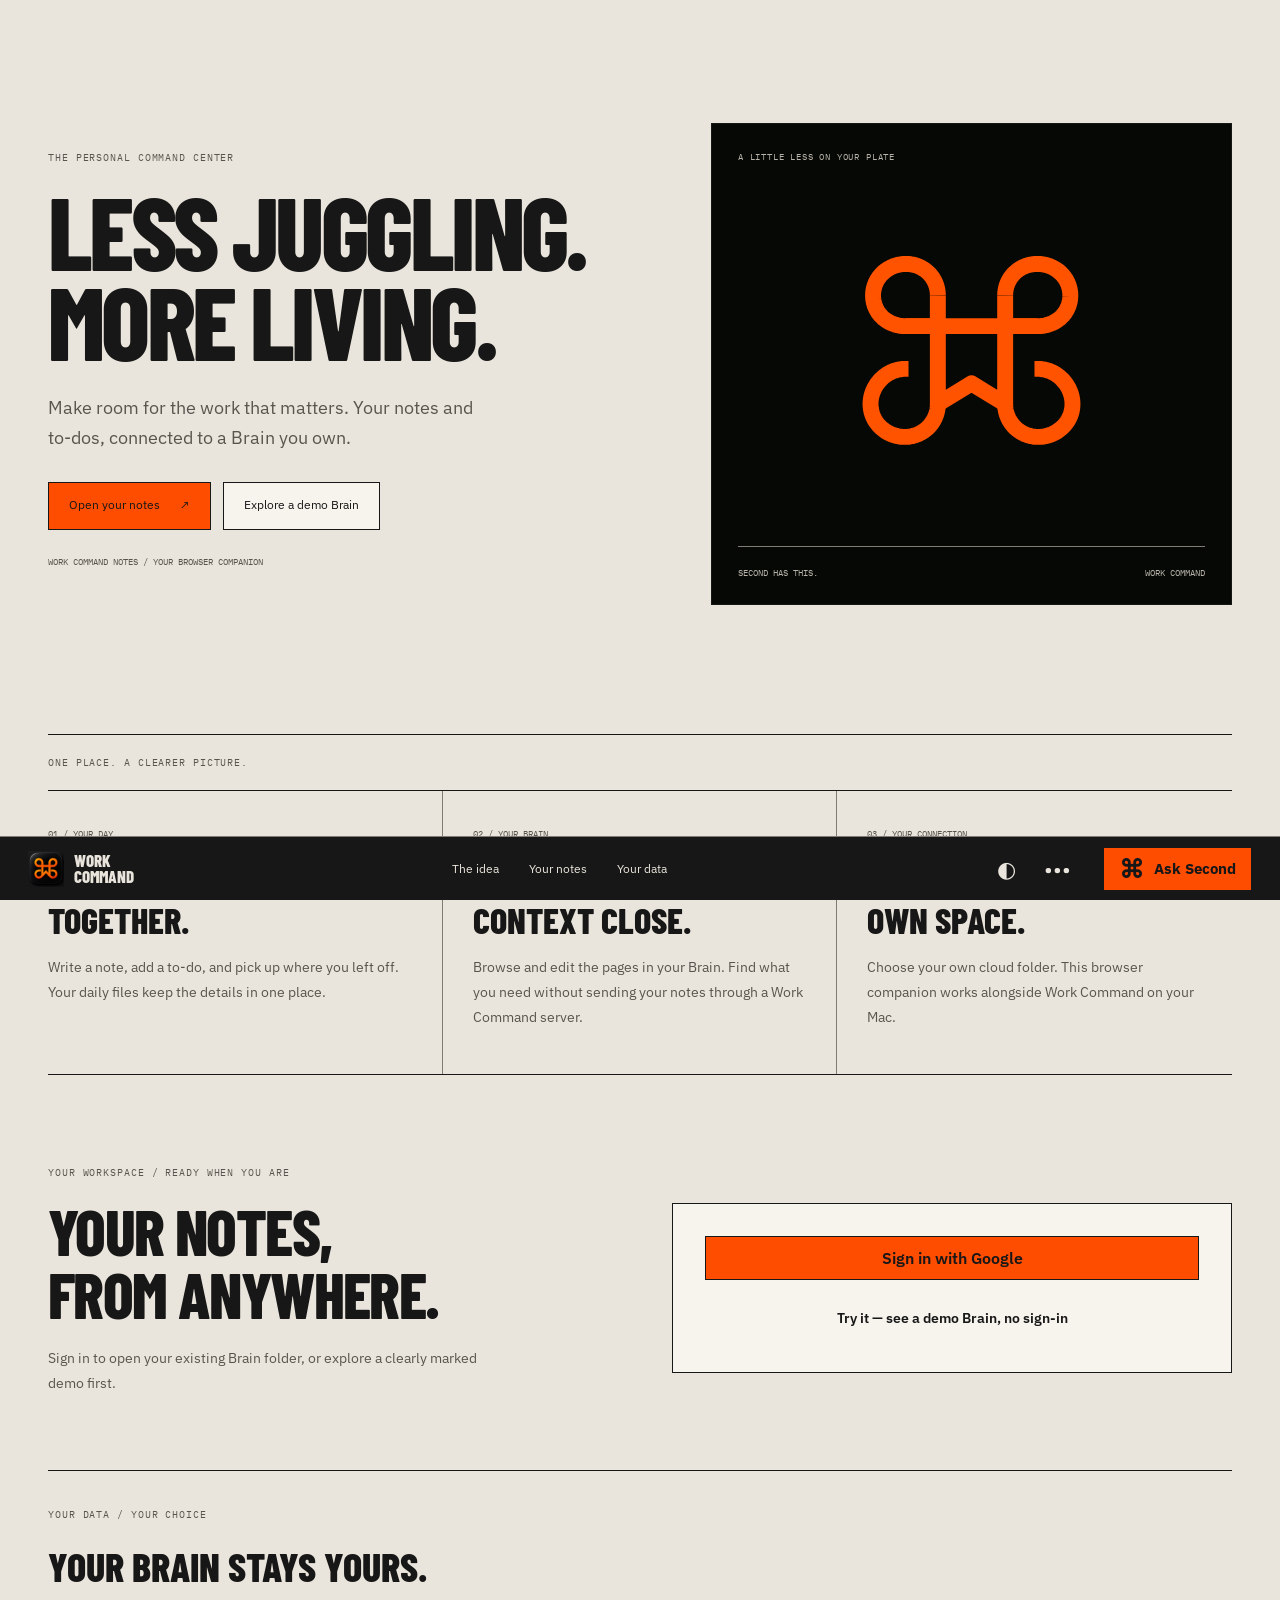
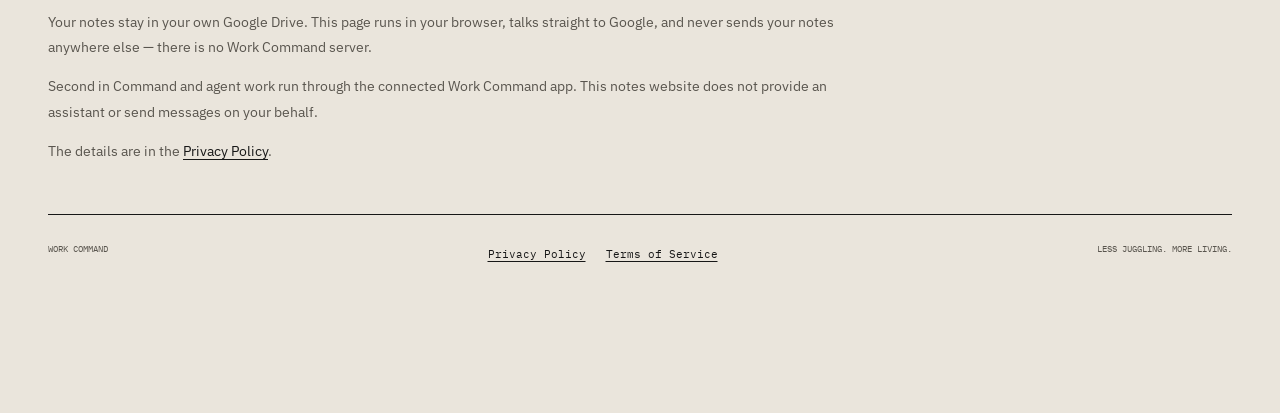
==== commit faacdfe5: "deploy bc5d4f2e 2026-10-02T04:59:39Z" ====
--- a/index.html
+++ b/index.html
@@ -66,11 +66,11 @@
       href="./icons/workcommand-light-32.png"
       media="(prefers-color-scheme: light)"
     />
-    <script type="module" crossorigin src="./assets/index-BYnvUKJ5.js"></script>
+    <script type="module" crossorigin src="./assets/index-CuBqXuhp.js"></script>
     <link rel="modulepreload" crossorigin href="./assets/Button-HGqEy5Xs.js">
-    <link rel="modulepreload" crossorigin href="./assets/offlineBrain-B9_htK87.js">
+    <link rel="modulepreload" crossorigin href="./assets/offlineBrain-C-zwxEiF.js">
     <link rel="stylesheet" crossorigin href="./assets/Button-DBtpkpvq.css">
-    <link rel="stylesheet" crossorigin href="./assets/index-2sBhiBSX.css">
+    <link rel="stylesheet" crossorigin href="./assets/index-BP2E_2Ej.css">
   </head>
   <body>
     <div id="root"></div>
--- a/assets/index-BP2E_2Ej.css
+++ b/assets/index-BP2E_2Ej.css
@@ -0,0 +1 @@
+@font-face{font-family:Barlow Condensed;font-style:normal;font-weight:700;font-display:swap;src:url(../assets/fonts/barlow-condensed-700.ttf)format("truetype")}@font-face{font-family:Barlow Condensed;font-style:normal;font-weight:800;font-display:swap;src:url(../assets/fonts/barlow-condensed-800.ttf)format("truetype")}@font-face{font-family:Barlow Condensed;font-style:normal;font-weight:900;font-display:swap;src:url(../assets/fonts/barlow-condensed-900.ttf)format("truetype")}@font-face{font-family:IBM Plex Mono;font-style:normal;font-weight:400;font-display:swap;src:url(../assets/fonts/ibm-plex-mono-400.ttf)format("truetype")}@font-face{font-family:IBM Plex Mono;font-style:normal;font-weight:500;font-display:swap;src:url(../assets/fonts/ibm-plex-mono-500.ttf)format("truetype")}@font-face{font-family:IBM Plex Sans;font-style:normal;font-weight:400;font-stretch:100%;font-display:swap;src:url(../assets/fonts/ibm-plex-sans-400.ttf)format("truetype")}@font-face{font-family:IBM Plex Sans;font-style:normal;font-weight:500;font-stretch:100%;font-display:swap;src:url(../assets/fonts/ibm-plex-sans-500.ttf)format("truetype")}@font-face{font-family:IBM Plex Sans;font-style:normal;font-weight:600;font-stretch:100%;font-display:swap;src:url(../assets/fonts/ibm-plex-sans-600.ttf)format("truetype")}@font-face{font-family:IBM Plex Sans;font-style:normal;font-weight:700;font-stretch:100%;font-display:swap;src:url(../assets/fonts/ibm-plex-sans-700.ttf)format("truetype")}:root{--wc-palette-dark-surface-canvas:#1d1c1a;--wc-palette-dark-surface-sunken:#24211f;--wc-palette-dark-surface-raised:#312b27;--wc-palette-dark-surface-overlay:#3a332e;--wc-palette-light-surface-canvas:#ede6d9;--wc-palette-light-surface-sunken:#e2d8c6;--wc-palette-light-surface-raised:#f7f2e8;--wc-palette-light-surface-overlay:#f1eadd;--wc-palette-dark-text-primary:#e7ded2;--wc-palette-dark-text-secondary:#afa59b;--wc-palette-dark-text-disabled:#6e655c;--wc-palette-dark-text-inverse:#1d1c1a;--wc-palette-light-text-primary:#2b241c;--wc-palette-light-text-secondary:#6e6153;--wc-palette-light-text-disabled:#a79a88;--wc-palette-light-text-inverse:#e7ded2;--wc-palette-dark-border-hairline:#e7ded214;--wc-palette-dark-border-card:#e7ded20f;--wc-palette-light-border-hairline:#2b241c14;--wc-palette-light-border-card:#2b241c0f;--wc-palette-dark-surface-hover:#e7ded20f;--wc-palette-light-surface-hover:#2b241c0d;--wc-palette-dark-focus-ring:#c97842;--wc-palette-light-focus-ring:#8a5225;--wc-color-copper:#c97842;--wc-color-amber:#d8a15d;--wc-color-olive:#7c8a6a;--wc-palette-dark-brand-solid:#c97842;--wc-palette-dark-brand-solid-fg:#1d1c1a;--wc-palette-dark-brand-fg:#d8a15d;--wc-palette-dark-brand-subtle-bg:#49372b;--wc-palette-light-brand-solid:#8a5225;--wc-palette-light-brand-solid-fg:#f7f2e8;--wc-palette-light-brand-fg:#8a5225;--wc-palette-light-brand-subtle-bg:#ece2d5;--wc-palette-dark-success-fg:#9dae87;--wc-palette-dark-success-subtle-bg:#3c3830;--wc-palette-dark-success-solid:#4f5c3f;--wc-palette-dark-success-solid-fg:#fff;--wc-palette-dark-warning-fg:#e8935a;--wc-palette-dark-warning-subtle-bg:#453126;--wc-palette-dark-warning-solid:#c1531e;--wc-palette-dark-warning-solid-fg:#fff;--wc-palette-dark-danger-fg:#e58a7d;--wc-palette-dark-danger-subtle-bg:#432e28;--wc-palette-dark-danger-solid:#b2402f;--wc-palette-dark-danger-solid-hover:#98352a;--wc-palette-dark-danger-solid-fg:#fff;--wc-palette-dark-info-fg:#9db0c9;--wc-palette-dark-info-subtle-bg:#353435;--wc-palette-dark-info-solid:#4e6a8c;--wc-palette-dark-info-solid-fg:#fff;--wc-palette-light-success-fg:#4e5c40;--wc-palette-light-success-subtle-bg:#dcdacd;--wc-palette-light-success-solid:#4e5c40;--wc-palette-light-success-solid-fg:#fff;--wc-palette-light-warning-fg:#8a3e12;--wc-palette-light-warning-subtle-bg:#e6d5c6;--wc-palette-light-warning-solid:#8a3e12;--wc-palette-light-warning-solid-fg:#fff;--wc-palette-light-danger-fg:#8a2f22;--wc-palette-light-danger-subtle-bg:#e6d3c8;--wc-palette-light-danger-solid:#8a2f22;--wc-palette-light-danger-solid-hover:#6e251a;--wc-palette-light-danger-solid-fg:#fff;--wc-palette-light-info-fg:#39536f;--wc-palette-light-info-subtle-bg:#d9d9d5;--wc-palette-light-info-solid:#39536f;--wc-palette-light-info-solid-fg:#fff;--wc-palette-dark-metal-copper-1:#e6b77a;--wc-palette-dark-metal-copper-2:#c97842;--wc-palette-dark-metal-copper-3:#9e5a2b;--wc-palette-dark-metal-cream-1:#f3eada;--wc-palette-dark-metal-cream-2:#d9cdbb;--wc-palette-dark-metal-cream-3:#b9ac99;--wc-palette-dark-metal-highlight:#ffffff59;--wc-palette-dark-metal-shadow-inner:#00000059;--wc-palette-dark-metal-edge:#482610bf;--wc-palette-light-metal-copper-1:#eac796;--wc-palette-light-metal-copper-2:#c2884c;--wc-palette-light-metal-copper-3:#9c6b3c;--wc-palette-light-metal-cream-1:#f7f2e8;--wc-palette-light-metal-cream-2:#e4d9c6;--wc-palette-light-metal-cream-3:#cbbba0;--wc-palette-light-metal-highlight:#fff9;--wc-palette-light-metal-shadow-inner:#2b241c40;--wc-palette-light-metal-edge:#6e442299;--wc-palette-dark-glass-l1-fill:#312b2766;--wc-palette-dark-glass-l2-fill:#312b277a;--wc-palette-dark-glass-l3-fill:#312b279e;--wc-palette-dark-glass-highlight:#ffffff14;--wc-palette-dark-glass-l1-shadow:none;--wc-palette-dark-glass-l2-shadow:0 1px 2px #00000024, 0 6px 20px #0000002e;--wc-palette-dark-glass-l3-shadow:0 2px 6px #0003, 0 20px 56px #0000005c;--wc-palette-dark-environment-glow:radial-gradient(120% 90% at 50% -12%, #c978420f, transparent 60%);--wc-palette-dark-liquid-edge-light:#fffaf457;--wc-palette-dark-liquid-edge-shadow:#120e0b57;--wc-palette-dark-liquid-rim:#fffaf41a;--wc-palette-light-glass-l1-fill:#f7f2e861;--wc-palette-light-glass-l2-fill:#f7f2e88c;--wc-palette-light-glass-l3-fill:#f7f2e8ad;--wc-palette-light-glass-highlight:#ffffff8c;--wc-palette-light-glass-l1-shadow:none;--wc-palette-light-glass-l2-shadow:0 1px 2px #2b241c12, 0 6px 18px #2b241c1a;--wc-palette-light-glass-l3-shadow:0 2px 6px #2b241c1a, 0 20px 48px #2b241c2e;--wc-palette-light-environment-glow:radial-gradient(120% 90% at 50% -12%, #8a52250d, transparent 60%);--wc-palette-light-liquid-edge-light:#ffffffb8;--wc-palette-light-liquid-edge-shadow:#2b241c33;--wc-palette-light-liquid-rim:#2b241c14;--wc-color-surface-canvas:var(--wc-palette-dark-surface-canvas);--wc-color-surface-sunken:var(--wc-palette-dark-surface-sunken);--wc-color-surface-raised:var(--wc-palette-dark-surface-raised);--wc-color-surface-overlay:var(--wc-palette-dark-surface-overlay);--wc-color-text-primary:var(--wc-palette-dark-text-primary);--wc-color-text-secondary:var(--wc-palette-dark-text-secondary);--wc-color-text-tertiary:var(--wc-palette-dark-text-secondary);--wc-color-text-disabled:var(--wc-palette-dark-text-disabled);--wc-color-text-inverse:var(--wc-palette-dark-text-inverse);--wc-color-border-hairline:var(--wc-palette-dark-border-hairline);--wc-color-border-card:var(--wc-palette-dark-border-card);--wc-color-surface-hover:var(--wc-palette-dark-surface-hover);--wc-color-focus-ring:var(--wc-palette-dark-focus-ring);--wc-focus-ring-width:2px;--wc-focus-ring-offset:2px;--wc-color-brand-solid:var(--wc-palette-dark-brand-solid);--wc-color-brand-solid-fg:var(--wc-palette-dark-brand-solid-fg);--wc-color-brand-fg:var(--wc-palette-dark-brand-fg);--wc-color-brand-subtle-bg:var(--wc-palette-dark-brand-subtle-bg);--wc-color-success-fg:var(--wc-palette-dark-success-fg);--wc-color-success-subtle-bg:var(--wc-palette-dark-success-subtle-bg);--wc-color-success-solid:var(--wc-palette-dark-success-solid);--wc-color-success-solid-fg:var(--wc-palette-dark-success-solid-fg);--wc-color-warning-fg:var(--wc-palette-dark-warning-fg);--wc-color-warning-subtle-bg:var(--wc-palette-dark-warning-subtle-bg);--wc-color-warning-solid:var(--wc-palette-dark-warning-solid);--wc-color-warning-solid-fg:var(--wc-palette-dark-warning-solid-fg);--wc-color-danger-fg:var(--wc-palette-dark-danger-fg);--wc-color-danger-subtle-bg:var(--wc-palette-dark-danger-subtle-bg);--wc-color-danger-solid:var(--wc-palette-dark-danger-solid);--wc-color-danger-solid-hover:var(--wc-palette-dark-danger-solid-hover);--wc-color-danger-solid-fg:var(--wc-palette-dark-danger-solid-fg);--wc-color-info-fg:var(--wc-palette-dark-info-fg);--wc-color-info-subtle-bg:var(--wc-palette-dark-info-subtle-bg);--wc-color-info-solid:var(--wc-palette-dark-info-solid);--wc-color-info-solid-fg:var(--wc-palette-dark-info-solid-fg);--wc-glass-l1-fill:var(--wc-palette-dark-glass-l1-fill);--wc-glass-l2-fill:var(--wc-palette-dark-glass-l2-fill);--wc-glass-l3-fill:var(--wc-palette-dark-glass-l3-fill);--wc-glass-highlight:var(--wc-palette-dark-glass-highlight);--wc-glass-l1-shadow:var(--wc-palette-dark-glass-l1-shadow);--wc-glass-l2-shadow:var(--wc-palette-dark-glass-l2-shadow);--wc-glass-l3-shadow:var(--wc-palette-dark-glass-l3-shadow);--wc-liquid-edge-light:var(--wc-palette-dark-liquid-edge-light);--wc-liquid-edge-shadow:var(--wc-palette-dark-liquid-edge-shadow);--wc-liquid-rim:var(--wc-palette-dark-liquid-rim);--wc-environment-glow:var(--wc-palette-dark-environment-glow);--wc-glass-l1-blur:8px;--wc-glass-l2-blur:16px;--wc-glass-l3-blur:24px;--wc-liquid-l1-displacement-scale:12;--wc-liquid-l2-displacement-scale:28;--wc-liquid-l3-displacement-scale:56;--wc-liquid-l1-aberration:0;--wc-liquid-l2-aberration:0;--wc-liquid-l3-aberration:1.6;--wc-liquid-l1-edge-band:10px;--wc-liquid-l2-edge-band:14px;--wc-liquid-l3-edge-band:20px;--wc-liquid-l1-edge-strength:.28;--wc-liquid-l2-edge-strength:.45;--wc-liquid-l3-edge-strength:.62;--wc-liquid-saturation:118%;--wc-color-card-fill:var(--wc-glass-l2-fill);--wc-color-card-border:var(--wc-color-border-card);--wc-metal-copper-1:var(--wc-palette-dark-metal-copper-1);--wc-metal-copper-2:var(--wc-palette-dark-metal-copper-2);--wc-metal-copper-3:var(--wc-palette-dark-metal-copper-3);--wc-metal-cream-1:var(--wc-palette-dark-metal-cream-1);--wc-metal-cream-2:var(--wc-palette-dark-metal-cream-2);--wc-metal-cream-3:var(--wc-palette-dark-metal-cream-3);--wc-metal-highlight:var(--wc-palette-dark-metal-highlight);--wc-metal-shadow-inner:var(--wc-palette-dark-metal-shadow-inner);--wc-metal-edge:var(--wc-palette-dark-metal-edge);--wc-metal-sheen:#ffffff1f;--wc-metal-text:#1d1c1a;--wc-font-sans:-apple-system, BlinkMacSystemFont, "SF Pro Text", "Inter", "Segoe UI", Roboto, Helvetica, Arial, sans-serif;--wc-font-size-11:11px;--wc-line-height-11:16px;--wc-font-size-12:12px;--wc-line-height-12:16px;--wc-font-size-13:13px;--wc-line-height-13:18px;--wc-font-size-14:14px;--wc-line-height-14:20px;--wc-font-size-16:16px;--wc-line-height-16:24px;--wc-font-size-18:18px;--wc-line-height-18:26px;--wc-font-size-20:20px;--wc-line-height-20:28px;--wc-font-size-24:24px;--wc-line-height-24:32px;--wc-font-size-30:30px;--wc-line-height-30:38px;--wc-font-size-36:36px;--wc-line-height-36:44px;--wc-font-size-display:var(--wc-font-size-36);--wc-line-height-display:var(--wc-line-height-36);--wc-font-size-page:var(--wc-font-size-30);--wc-line-height-page:var(--wc-line-height-30);--wc-font-size-section:var(--wc-font-size-18);--wc-line-height-section:var(--wc-line-height-18);--wc-font-size-body:var(--wc-font-size-14);--wc-line-height-body:var(--wc-line-height-14);--wc-font-size-meta:var(--wc-font-size-13);--wc-line-height-meta:var(--wc-line-height-13);--wc-font-size-small:var(--wc-font-size-11);--wc-line-height-small:var(--wc-line-height-11);--wc-font-feature-tabular:"tnum" 1, "lnum" 1;--wc-space-4:4px;--wc-space-8:8px;--wc-space-12:12px;--wc-space-16:16px;--wc-space-24:24px;--wc-space-32:32px;--wc-space-48:48px;--wc-space-64:64px;--wc-radius-control:9px;--wc-radius-card:16px;--wc-radius-panel:20px;--wc-radius-floating:24px;--wc-radius-pill:999px;--wc-z-overlay:100;--wc-z-sheet:101;--wc-z-popover:150;--wc-z-toast:200;--wc-motion-duration-fast:.15s;--wc-motion-duration-base:.2s;--wc-motion-duration-slow:.3s;--wc-motion-ease-enter:cubic-bezier(0, 0, .2, 1);--wc-motion-ease-exit:cubic-bezier(.4, 0, 1, 1);--wc-motion-pulse-duration:1.6s;--wc-metal-hover-duration:.25s}@media (prefers-color-scheme:light){:root:not([data-theme=dark]){--wc-color-surface-canvas:var(--wc-palette-light-surface-canvas);--wc-color-surface-sunken:var(--wc-palette-light-surface-sunken);--wc-color-surface-raised:var(--wc-palette-light-surface-raised);--wc-color-surface-overlay:var(--wc-palette-light-surface-overlay);--wc-color-text-primary:var(--wc-palette-light-text-primary);--wc-color-text-secondary:var(--wc-palette-light-text-secondary);--wc-color-text-tertiary:var(--wc-palette-light-text-secondary);--wc-color-text-disabled:var(--wc-palette-light-text-disabled);--wc-color-text-inverse:var(--wc-palette-light-text-inverse);--wc-color-border-hairline:var(--wc-palette-light-border-hairline);--wc-color-border-card:var(--wc-palette-light-border-card);--wc-color-surface-hover:var(--wc-palette-light-surface-hover);--wc-color-focus-ring:var(--wc-palette-light-focus-ring);--wc-color-brand-solid:var(--wc-palette-light-brand-solid);--wc-color-brand-solid-fg:var(--wc-palette-light-brand-solid-fg);--wc-color-brand-fg:var(--wc-palette-light-brand-fg);--wc-color-brand-subtle-bg:var(--wc-palette-light-brand-subtle-bg);--wc-color-success-fg:var(--wc-palette-light-success-fg);--wc-color-success-subtle-bg:var(--wc-palette-light-success-subtle-bg);--wc-color-success-solid:var(--wc-palette-light-success-solid);--wc-color-success-solid-fg:var(--wc-palette-light-success-solid-fg);--wc-color-warning-fg:var(--wc-palette-light-warning-fg);--wc-color-warning-subtle-bg:var(--wc-palette-light-warning-subtle-bg);--wc-color-warning-solid:var(--wc-palette-light-warning-solid);--wc-color-warning-solid-fg:var(--wc-palette-light-warning-solid-fg);--wc-color-danger-fg:var(--wc-palette-light-danger-fg);--wc-color-danger-subtle-bg:var(--wc-palette-light-danger-subtle-bg);--wc-color-danger-solid:var(--wc-palette-light-danger-solid);--wc-color-danger-solid-hover:var(--wc-palette-light-danger-solid-hover);--wc-color-danger-solid-fg:var(--wc-palette-light-danger-solid-fg);--wc-color-info-fg:var(--wc-palette-light-info-fg);--wc-color-info-subtle-bg:var(--wc-palette-light-info-subtle-bg);--wc-color-info-solid:var(--wc-palette-light-info-solid);--wc-color-info-solid-fg:var(--wc-palette-light-info-solid-fg);--wc-glass-l1-fill:var(--wc-palette-light-glass-l1-fill);--wc-glass-l2-fill:var(--wc-palette-light-glass-l2-fill);--wc-glass-l3-fill:var(--wc-palette-light-glass-l3-fill);--wc-glass-highlight:var(--wc-palette-light-glass-highlight);--wc-glass-l1-shadow:var(--wc-palette-light-glass-l1-shadow);--wc-glass-l2-shadow:var(--wc-palette-light-glass-l2-shadow);--wc-glass-l3-shadow:var(--wc-palette-light-glass-l3-shadow);--wc-liquid-edge-light:var(--wc-palette-light-liquid-edge-light);--wc-liquid-edge-shadow:var(--wc-palette-light-liquid-edge-shadow);--wc-liquid-rim:var(--wc-palette-light-liquid-rim);--wc-environment-glow:var(--wc-palette-light-environment-glow);--wc-color-card-fill:var(--wc-glass-l2-fill);--wc-color-card-border:var(--wc-color-border-card);--wc-metal-copper-1:var(--wc-palette-light-metal-copper-1);--wc-metal-copper-2:var(--wc-palette-light-metal-copper-2);--wc-metal-copper-3:var(--wc-palette-light-metal-copper-3);--wc-metal-cream-1:var(--wc-palette-light-metal-cream-1);--wc-metal-cream-2:var(--wc-palette-light-metal-cream-2);--wc-metal-cream-3:var(--wc-palette-light-metal-cream-3);--wc-metal-highlight:var(--wc-palette-light-metal-highlight);--wc-metal-shadow-inner:var(--wc-palette-light-metal-shadow-inner);--wc-metal-edge:var(--wc-palette-light-metal-edge)}}[data-theme=dark]{--wc-color-surface-canvas:var(--wc-palette-dark-surface-canvas);--wc-color-surface-sunken:var(--wc-palette-dark-surface-sunken);--wc-color-surface-raised:var(--wc-palette-dark-surface-raised);--wc-color-surface-overlay:var(--wc-palette-dark-surface-overlay);--wc-color-text-primary:var(--wc-palette-dark-text-primary);--wc-color-text-secondary:var(--wc-palette-dark-text-secondary);--wc-color-text-tertiary:var(--wc-palette-dark-text-secondary);--wc-color-text-disabled:var(--wc-palette-dark-text-disabled);--wc-color-text-inverse:var(--wc-palette-dark-text-inverse);--wc-color-border-hairline:var(--wc-palette-dark-border-hairline);--wc-color-border-card:var(--wc-palette-dark-border-card);--wc-color-surface-hover:var(--wc-palette-dark-surface-hover);--wc-color-focus-ring:var(--wc-palette-dark-focus-ring);--wc-color-brand-solid:var(--wc-palette-dark-brand-solid);--wc-color-brand-solid-fg:var(--wc-palette-dark-brand-solid-fg);--wc-color-brand-fg:var(--wc-palette-dark-brand-fg);--wc-color-brand-subtle-bg:var(--wc-palette-dark-brand-subtle-bg);--wc-color-success-fg:var(--wc-palette-dark-success-fg);--wc-color-success-subtle-bg:var(--wc-palette-dark-success-subtle-bg);--wc-color-success-solid:var(--wc-palette-dark-success-solid);--wc-color-success-solid-fg:var(--wc-palette-dark-success-solid-fg);--wc-color-warning-fg:var(--wc-palette-dark-warning-fg);--wc-color-warning-subtle-bg:var(--wc-palette-dark-warning-subtle-bg);--wc-color-warning-solid:var(--wc-palette-dark-warning-solid);--wc-color-warning-solid-fg:var(--wc-palette-dark-warning-solid-fg);--wc-color-danger-fg:var(--wc-palette-dark-danger-fg);--wc-color-danger-subtle-bg:var(--wc-palette-dark-danger-subtle-bg);--wc-color-danger-solid:var(--wc-palette-dark-danger-solid);--wc-color-danger-solid-hover:var(--wc-palette-dark-danger-solid-hover);--wc-color-danger-solid-fg:var(--wc-palette-dark-danger-solid-fg);--wc-color-info-fg:var(--wc-palette-dark-info-fg);--wc-color-info-subtle-bg:var(--wc-palette-dark-info-subtle-bg);--wc-color-info-solid:var(--wc-palette-dark-info-solid);--wc-color-info-solid-fg:var(--wc-palette-dark-info-solid-fg);--wc-glass-l1-fill:var(--wc-palette-dark-glass-l1-fill);--wc-glass-l2-fill:var(--wc-palette-dark-glass-l2-fill);--wc-glass-l3-fill:var(--wc-palette-dark-glass-l3-fill);--wc-glass-highlight:var(--wc-palette-dark-glass-highlight);--wc-glass-l1-shadow:var(--wc-palette-dark-glass-l1-shadow);--wc-glass-l2-shadow:var(--wc-palette-dark-glass-l2-shadow);--wc-glass-l3-shadow:var(--wc-palette-dark-glass-l3-shadow);--wc-liquid-edge-light:var(--wc-palette-dark-liquid-edge-light);--wc-liquid-edge-shadow:var(--wc-palette-dark-liquid-edge-shadow);--wc-liquid-rim:var(--wc-palette-dark-liquid-rim);--wc-environment-glow:var(--wc-palette-dark-environment-glow);--wc-color-card-fill:var(--wc-glass-l2-fill);--wc-color-card-border:var(--wc-color-border-card);--wc-metal-copper-1:var(--wc-palette-dark-metal-copper-1);--wc-metal-copper-2:var(--wc-palette-dark-metal-copper-2);--wc-metal-copper-3:var(--wc-palette-dark-metal-copper-3);--wc-metal-cream-1:var(--wc-palette-dark-metal-cream-1);--wc-metal-cream-2:var(--wc-palette-dark-metal-cream-2);--wc-metal-cream-3:var(--wc-palette-dark-metal-cream-3);--wc-metal-highlight:var(--wc-palette-dark-metal-highlight);--wc-metal-shadow-inner:var(--wc-palette-dark-metal-shadow-inner);--wc-metal-edge:var(--wc-palette-dark-metal-edge)}[data-theme=light]{--wc-color-surface-canvas:var(--wc-palette-light-surface-canvas);--wc-color-surface-sunken:var(--wc-palette-light-surface-sunken);--wc-color-surface-raised:var(--wc-palette-light-surface-raised);--wc-color-surface-overlay:var(--wc-palette-light-surface-overlay);--wc-color-text-primary:var(--wc-palette-light-text-primary);--wc-color-text-secondary:var(--wc-palette-light-text-secondary);--wc-color-text-tertiary:var(--wc-palette-light-text-secondary);--wc-color-text-disabled:var(--wc-palette-light-text-disabled);--wc-color-text-inverse:var(--wc-palette-light-text-inverse);--wc-color-border-hairline:var(--wc-palette-light-border-hairline);--wc-color-border-card:var(--wc-palette-light-border-card);--wc-color-surface-hover:var(--wc-palette-light-surface-hover);--wc-color-focus-ring:var(--wc-palette-light-focus-ring);--wc-color-brand-solid:var(--wc-palette-light-brand-solid);--wc-color-brand-solid-fg:var(--wc-palette-light-brand-solid-fg);--wc-color-brand-fg:var(--wc-palette-light-brand-fg);--wc-color-brand-subtle-bg:var(--wc-palette-light-brand-subtle-bg);--wc-color-success-fg:var(--wc-palette-light-success-fg);--wc-color-success-subtle-bg:var(--wc-palette-light-success-subtle-bg);--wc-color-success-solid:var(--wc-palette-light-success-solid);--wc-color-success-solid-fg:var(--wc-palette-light-success-solid-fg);--wc-color-warning-fg:var(--wc-palette-light-warning-fg);--wc-color-warning-subtle-bg:var(--wc-palette-light-warning-subtle-bg);--wc-color-warning-solid:var(--wc-palette-light-warning-solid);--wc-color-warning-solid-fg:var(--wc-palette-light-warning-solid-fg);--wc-color-danger-fg:var(--wc-palette-light-danger-fg);--wc-color-danger-subtle-bg:var(--wc-palette-light-danger-subtle-bg);--wc-color-danger-solid:var(--wc-palette-light-danger-solid);--wc-color-danger-solid-hover:var(--wc-palette-light-danger-solid-hover);--wc-color-danger-solid-fg:var(--wc-palette-light-danger-solid-fg);--wc-color-info-fg:var(--wc-palette-light-info-fg);--wc-color-info-subtle-bg:var(--wc-palette-light-info-subtle-bg);--wc-color-info-solid:var(--wc-palette-light-info-solid);--wc-color-info-solid-fg:var(--wc-palette-light-info-solid-fg);--wc-glass-l1-fill:var(--wc-palette-light-glass-l1-fill);--wc-glass-l2-fill:var(--wc-palette-light-glass-l2-fill);--wc-glass-l3-fill:var(--wc-palette-light-glass-l3-fill);--wc-glass-highlight:var(--wc-palette-light-glass-highlight);--wc-glass-l1-shadow:var(--wc-palette-light-glass-l1-shadow);--wc-glass-l2-shadow:var(--wc-palette-light-glass-l2-shadow);--wc-glass-l3-shadow:var(--wc-palette-light-glass-l3-shadow);--wc-liquid-edge-light:var(--wc-palette-light-liquid-edge-light);--wc-liquid-edge-shadow:var(--wc-palette-light-liquid-edge-shadow);--wc-liquid-rim:var(--wc-palette-light-liquid-rim);--wc-environment-glow:var(--wc-palette-light-environment-glow);--wc-color-card-fill:var(--wc-glass-l2-fill);--wc-color-card-border:var(--wc-color-border-card);--wc-metal-copper-1:var(--wc-palette-light-metal-copper-1);--wc-metal-copper-2:var(--wc-palette-light-metal-copper-2);--wc-metal-copper-3:var(--wc-palette-light-metal-copper-3);--wc-metal-cream-1:var(--wc-palette-light-metal-cream-1);--wc-metal-cream-2:var(--wc-palette-light-metal-cream-2);--wc-metal-cream-3:var(--wc-palette-light-metal-cream-3);--wc-metal-highlight:var(--wc-palette-light-metal-highlight);--wc-metal-shadow-inner:var(--wc-palette-light-metal-shadow-inner);--wc-metal-edge:var(--wc-palette-light-metal-edge)}@media (prefers-reduced-motion:reduce){:root{--wc-motion-duration-fast:.01ms;--wc-motion-duration-base:.01ms;--wc-motion-duration-slow:.01ms;--wc-motion-pulse-duration:.01ms;--wc-metal-hover-duration:.01ms}.wc-pulse{animation:none!important}*,:before,:after{scroll-behavior:auto!important;transition-duration:.01ms!important;animation-duration:.01ms!important;animation-iteration-count:1!important}}.wc-theme-transition,.wc-theme-transition *{transition:background-color var(--wc-motion-duration-base) var(--wc-motion-ease-enter), color var(--wc-motion-duration-base) var(--wc-motion-ease-enter), border-color var(--wc-motion-duration-base) var(--wc-motion-ease-enter), box-shadow var(--wc-motion-duration-base) var(--wc-motion-ease-enter), fill var(--wc-motion-duration-base) var(--wc-motion-ease-enter)!important}body{overflow-wrap:anywhere}.wraps{overflow-wrap:anywhere;white-space:pre-wrap;min-width:0}.wc-tabular-nums{font-feature-settings:var(--wc-font-feature-tabular);font-variant-numeric:tabular-nums}.wc-visually-hidden{clip:rect(0, 0, 0, 0);white-space:nowrap;border:0;width:1px;height:1px;margin:-1px;padding:0;position:absolute;overflow:hidden}@keyframes wc-pulse{0%,to{opacity:1}50%{opacity:.55}}.wc-pulse{animation:wc-pulse var(--wc-motion-pulse-duration) ease-in-out infinite}.wc-surface-l0{background-color:var(--wc-color-surface-canvas);background-image:var(--wc-environment-glow)}.wc-glass-l1{background-color:var(--wc-glass-l1-fill);-webkit-backdrop-filter:blur(var(--wc-glass-l1-blur));border:1px solid var(--wc-color-border-hairline);border-radius:var(--wc-radius-card)}.wc-glass-l2{background-color:var(--wc-glass-l2-fill);-webkit-backdrop-filter:blur(var(--wc-glass-l2-blur));border:1px solid var(--wc-color-card-border);border-radius:var(--wc-radius-card);box-shadow:inset 0 1px 0 var(--wc-glass-highlight), var(--wc-glass-l2-shadow)}.wc-glass-l3{background-color:var(--wc-glass-l3-fill);-webkit-backdrop-filter:blur(var(--wc-glass-l3-blur));border:1px solid var(--wc-color-border-hairline);border-radius:var(--wc-radius-floating);box-shadow:inset 0 1px 0 var(--wc-glass-highlight), var(--wc-glass-l3-shadow)}.wc-metal-copper,.wc-metal-cream{color:var(--wc-metal-text);border:1px solid var(--wc-metal-edge);box-shadow:inset 0 -1px 0 var(--wc-metal-shadow-inner);transition:background-position var(--wc-metal-hover-duration) var(--wc-motion-ease-enter);background-position:32% 28%,top,50%;background-repeat:no-repeat;background-size:220% 220%,100% 1px,100% 100%;position:relative}.wc-metal-copper{background-image:linear-gradient(115deg, transparent 42%, var(--wc-metal-sheen) 50%, transparent 58%), linear-gradient(90deg, transparent 0%, var(--wc-metal-highlight) 18%, var(--wc-metal-highlight) 82%, transparent 100%), linear-gradient(180deg, var(--wc-metal-copper-1) 0%, var(--wc-metal-copper-2) 58%, var(--wc-metal-copper-3) 100%)}.wc-metal-cream{background-image:linear-gradient(115deg, transparent 42%, var(--wc-metal-sheen) 50%, transparent 58%), linear-gradient(90deg, transparent 0%, var(--wc-metal-highlight) 18%, var(--wc-metal-highlight) 82%, transparent 100%), linear-gradient(180deg, var(--wc-metal-cream-1) 0%, var(--wc-metal-cream-2) 58%, var(--wc-metal-cream-3) 100%)}.wc-metal-copper:hover,.wc-metal-cream:hover{background-position:45% 42%,top,50%}:root{--wc-orange:#ff4d00;--wc-ink:#171717;--wc-bone:#eae5dc;--wc-font-display:"Barlow Condensed", "Arial Narrow", sans-serif;--wc-font-sans:"IBM Plex Sans", -apple-system, BlinkMacSystemFont, sans-serif;--wc-font-mono:"IBM Plex Mono", ui-monospace, monospace;--wc-space-4:.25rem;--wc-space-8:.5rem;--wc-space-12:.75rem;--wc-space-16:1rem;--wc-space-24:1.5rem;--wc-space-32:2rem;--wc-space-48:3rem;--wc-space-64:4rem;--wc-radius-control:0px;--wc-radius-card:0px;--wc-radius-panel:0px;--wc-radius-floating:0px;--wc-radius-pill:999px;--wc-border-width:1px;--wc-border-strong:2px;--wc-target:44px;--wc-duration:.12s;--wc-sidebar:0px;--wc-header:0px;--wc-bottom-nav:64px;--wc-z-nav:30;--wc-z-backdrop:70;--wc-z-dialog:80}:root,[data-theme=light]{--lightningcss-light:initial;--lightningcss-dark: ;color-scheme:light;--wc-bg:#eae5dc;--wc-surface:#f7f4ee;--wc-raised:#fff;--wc-inset:#ded8ce;--wc-text:#171717;--wc-muted:#59554e;--wc-line:#817b71;--wc-rule:#171717;--wc-hover:#e5ded2;--wc-brand-text:#ad3300;--wc-brand-soft:#ffdfce;--wc-focus:#ad3300;--wc-success:#28563b;--wc-success-bg:#dce8dc;--wc-warning:#6d4800;--wc-warning-bg:#f5e4b7;--wc-danger:#982c2c;--wc-danger-bg:#f8dcdc;--wc-info:#344e72;--wc-info-bg:#e0e7f0;--wc-shadow:4px 4px 0 #171717;--wc-scrim:#17171799}[data-theme=dark]{--lightningcss-light: ;--lightningcss-dark:initial;color-scheme:dark;--wc-bg:#171717;--wc-surface:#222220;--wc-raised:#2c2c29;--wc-inset:#10100f;--wc-text:#eae5dc;--wc-muted:#b9b4aa;--wc-line:#817d74;--wc-rule:#b9b4aa;--wc-hover:#343430;--wc-brand-text:#ff8a57;--wc-brand-soft:#43271c;--wc-focus:#ff8a57;--wc-success:#b4d4b2;--wc-success-bg:#24362a;--wc-warning:#eed18d;--wc-warning-bg:#3c321d;--wc-danger:#ffb5ae;--wc-danger-bg:#452726;--wc-info:#b9cee7;--wc-info-bg:#273447;--wc-shadow:4px 4px 0 #000;--wc-scrim:#000000b3}@media (prefers-color-scheme:dark){:root:not([data-theme]){--lightningcss-light: ;--lightningcss-dark:initial;color-scheme:dark;--wc-bg:#171717;--wc-surface:#222220;--wc-raised:#2c2c29;--wc-inset:#10100f;--wc-text:#eae5dc;--wc-muted:#b9b4aa;--wc-line:#817d74;--wc-rule:#b9b4aa;--wc-hover:#343430;--wc-brand-text:#ff8a57;--wc-brand-soft:#43271c;--wc-focus:#ff8a57;--wc-success:#b4d4b2;--wc-success-bg:#24362a;--wc-warning:#eed18d;--wc-warning-bg:#3c321d;--wc-danger:#ffb5ae;--wc-danger-bg:#452726;--wc-info:#b9cee7;--wc-info-bg:#273447;--wc-shadow:4px 4px 0 #000;--wc-scrim:#000000b3}}@media (prefers-reduced-motion:reduce){:root{--wc-duration:0s}*,:before,:after{scroll-behavior:auto!important;transition:none!important;animation:none!important}}:root,:root[data-theme],:root:not([data-theme]),[data-theme]{--wc-color-surface-canvas:var(--wc-bg);--wc-color-surface-sunken:var(--wc-inset);--wc-color-surface-raised:var(--wc-surface);--wc-color-surface-overlay:var(--wc-raised);--wc-color-text-primary:var(--wc-text);--wc-color-text-secondary:var(--wc-muted);--wc-color-text-tertiary:var(--wc-muted);--wc-color-text-disabled:var(--wc-muted);--wc-color-text-inverse:var(--wc-bg);--wc-color-border-hairline:var(--wc-line);--wc-color-border-card:var(--wc-rule);--wc-color-surface-hover:var(--wc-hover);--wc-color-focus-ring:var(--wc-focus);--wc-color-copper:var(--wc-orange);--wc-color-amber:var(--wc-orange);--wc-color-brand-solid:var(--wc-orange);--wc-color-brand-solid-fg:var(--wc-ink);--wc-color-brand-fg:var(--wc-brand-text);--wc-color-brand-subtle-bg:var(--wc-brand-soft);--wc-color-success-fg:var(--wc-success);--wc-color-success-subtle-bg:var(--wc-success-bg);--wc-color-success-solid:var(--wc-success);--wc-color-success-solid-fg:var(--wc-success-bg);--wc-color-warning-fg:var(--wc-warning);--wc-color-warning-subtle-bg:var(--wc-warning-bg);--wc-color-warning-solid:var(--wc-warning);--wc-color-warning-solid-fg:var(--wc-warning-bg);--wc-color-danger-fg:var(--wc-danger);--wc-color-danger-subtle-bg:var(--wc-danger-bg);--wc-color-danger-solid:var(--wc-danger);--wc-color-danger-solid-hover:var(--wc-danger);--wc-color-danger-solid-fg:var(--wc-danger-bg);--wc-color-info-fg:var(--wc-info);--wc-color-info-subtle-bg:var(--wc-info-bg);--wc-color-info-solid:var(--wc-info);--wc-color-info-solid-fg:var(--wc-info-bg);--wc-color-card-fill:var(--wc-surface);--wc-color-card-border:var(--wc-rule);--wc-glass-l1-fill:var(--wc-inset);--wc-glass-l2-fill:var(--wc-surface);--wc-glass-l3-fill:var(--wc-raised);--wc-glass-l1-blur:0px;--wc-glass-l2-blur:0px;--wc-glass-l3-blur:0px;--wc-glass-highlight:transparent;--wc-glass-l1-shadow:none;--wc-glass-l2-shadow:none;--wc-glass-l3-shadow:var(--wc-shadow);--wc-environment-glow:none;--wc-metal-text:var(--wc-ink)}.wc-metal-copper{background:var(--wc-orange);color:var(--wc-ink);border:1px solid var(--wc-ink);box-shadow:none}.wc-metal-cream{background:var(--wc-surface);color:var(--wc-text);border:1px solid var(--wc-rule);box-shadow:none}.wc-metal-copper:hover{background:#ff6826}.wc-metal-cream:hover{background:var(--wc-hover)}:root:not([data-theme]){--lightningcss-light: ;--lightningcss-dark:initial;color-scheme:dark;--wc-bg:#171717;--wc-surface:#222220;--wc-raised:#2c2c29;--wc-inset:#10100f;--wc-text:#eae5dc;--wc-muted:#b9b4aa;--wc-line:#817d74;--wc-rule:#b9b4aa;--wc-hover:#343430;--wc-brand-text:#ff8a57;--wc-brand-soft:#43271c;--wc-focus:#ff8a57;--wc-success:#b4d4b2;--wc-success-bg:#24362a;--wc-warning:#eed18d;--wc-warning-bg:#3c321d;--wc-danger:#ffb5ae;--wc-danger-bg:#452726;--wc-info:#b9cee7;--wc-info-bg:#273447;--wc-shadow:4px 4px 0 #000;--wc-scrim:#000000b3}@media (prefers-color-scheme:light){:root:not([data-theme]){--lightningcss-light:initial;--lightningcss-dark: ;color-scheme:light;--wc-bg:#eae5dc;--wc-surface:#f7f4ee;--wc-raised:#fff;--wc-inset:#ded8ce;--wc-text:#171717;--wc-muted:#59554e;--wc-line:#817b71;--wc-rule:#171717;--wc-hover:#e5ded2;--wc-brand-text:#ad3300;--wc-brand-soft:#ffdfce;--wc-focus:#ad3300;--wc-success:#28563b;--wc-success-bg:#dce8dc;--wc-warning:#6d4800;--wc-warning-bg:#f5e4b7;--wc-danger:#982c2c;--wc-danger-bg:#f8dcdc;--wc-info:#344e72;--wc-info-bg:#e0e7f0;--wc-shadow:4px 4px 0 #171717;--wc-scrim:#17171799}}:root{--wc-gutter:48px;--wc-gutter-phone:16px;--wc-width-reading:880px;--wc-rail:240px;--wc-rail-gap:24px;--wc-width-document:calc(var(--wc-width-reading) + var(--wc-rail) + var(--wc-rail-gap));--wc-width-working:1600px;--wc-width-day:1200px;--wc-width-full:none;--wc-bp-phone:699px;--wc-bp-tablet:900px;--wc-bp-compact:1050px;--wc-notes-folders:260px;--wc-notes-list:380px;--shell-space-4:4px;--shell-space-8:8px;--shell-space-12:12px;--shell-space-16:16px;--shell-space-24:24px;--shell-space-32:32px;--shell-space-48:48px;--shell-space-64:64px;--shell-space-96:96px;--shell-radius-control:8px;--shell-radius-container:16px;--shell-radius-floating:24px;--shell-motion-fast:.12s;--shell-motion-base:.18s;--shell-ease-enter:cubic-bezier(0, 0, .2, 1);--shell-font-sans:"Inter", -apple-system, BlinkMacSystemFont, "Segoe UI", Roboto, Helvetica, Arial, sans-serif;--shell-bg:#1d1c1a;--shell-copper:#c97842;--shell-amber:#d8a15d;--shell-text-primary:#e7ded2;--shell-text-muted:#afa59b;--shell-border-subtle:#e7ded214;--shell-glass-fill:#312b279e;--shell-glass-highlight:#ffffff14;--shell-row-hover:#e7ded20d;--shell-shadow-modal:0 20px 48px #0000008c, 0 2px 8px #00000059;--shell-focus-ring:#31a1f6;--shell-danger:#e99098;--shell-surface-raised:#312b27}@media (prefers-color-scheme:light){:root:not([data-theme=dark]){--shell-bg:#ede6d9;--shell-copper:#a3590a;--shell-amber:#c26f0a;--shell-text-primary:#2b241c;--shell-text-muted:#6e6153;--shell-border-subtle:#2b241c14;--shell-glass-fill:#f7f2e89e;--shell-glass-highlight:#ffffff8c;--shell-row-hover:#2b241c0d;--shell-shadow-modal:0 16px 40px #2b241c2e, 0 2px 8px #2b241c1a;--shell-focus-ring:#0c48c0;--shell-danger:#951823;--shell-surface-raised:#f7f2e8}}[data-theme=light]{--shell-bg:#ede6d9;--shell-copper:#a3590a;--shell-amber:#c26f0a;--shell-text-primary:#2b241c;--shell-text-muted:#6e6153;--shell-border-subtle:#2b241c14;--shell-glass-fill:#f7f2e89e;--shell-glass-highlight:#ffffff8c;--shell-row-hover:#2b241c0d;--shell-shadow-modal:0 16px 40px #2b241c2e, 0 2px 8px #2b241c1a;--shell-focus-ring:#0c48c0;--shell-danger:#951823;--shell-surface-raised:#f7f2e8}*{box-sizing:border-box}html,body,#root{height:100%}body{font-family:var(--shell-font-sans);background:var(--shell-bg);color:var(--shell-text-primary);-webkit-font-smoothing:antialiased;-webkit-tap-highlight-color:transparent;margin:0}.wc-viewport-fill{min-height:100dvh}.wc-safe-frame{min-height:100dvh;padding-top:env(safe-area-inset-top);padding-bottom:env(safe-area-inset-bottom);padding-left:env(safe-area-inset-left);padding-right:env(safe-area-inset-right)}a{color:inherit}button,a,input,textarea,select,[role=button]{touch-action:manipulation}#root{isolation:isolate;position:relative}.shell-glass-panel{background:var(--shell-glass-fill);border:1px solid var(--shell-border-subtle);border-radius:var(--shell-radius-floating);-webkit-backdrop-filter:blur(24px);box-shadow:var(--shell-shadow-modal);position:relative}.shell-glass-panel:before{content:"";border-radius:var(--shell-radius-floating) var(--shell-radius-floating) 0 0;background:linear-gradient(to right, transparent, var(--shell-glass-highlight), transparent);pointer-events:none;height:1px;position:absolute;inset:0 0 auto}:root,:root[data-theme],:root:not([data-theme=dark]),[data-theme]{--shell-font-sans:var(--wc-font-sans);--shell-bg:var(--wc-bg);--shell-copper:var(--wc-brand-text);--shell-amber:var(--wc-brand-text);--shell-text-primary:var(--wc-text);--shell-text-muted:var(--wc-muted);--shell-border:var(--wc-line);--shell-border-subtle:var(--wc-line);--shell-border-strong:var(--wc-rule);--shell-glass-fill:var(--wc-surface);--shell-glass-highlight:transparent;--shell-surface:var(--wc-surface);--shell-surface-raised:var(--wc-raised);--shell-surface-inset:var(--wc-inset);--shell-row-hover:var(--wc-hover);--shell-shadow-modal:var(--wc-shadow);--shell-focus-ring:var(--wc-focus);--shell-danger:var(--wc-danger);--shell-radius-card:0px;--shell-radius-control:0px;--shell-radius-floating:0px}body{background:var(--wc-bg);color:var(--wc-text);font-family:var(--wc-font-sans)}h1,h2,h3{font-family:var(--wc-font-display);font-weight:800}h1{letter-spacing:-.035em}button,input,select,textarea{font-family:inherit}[hidden]{display:none!important}.shell-glass-panel{background:var(--wc-surface);-webkit-backdrop-filter:none;box-shadow:var(--wc-shadow)}.shell-glass-panel:before{display:none}h1,h2,h3{text-transform:uppercase}:root{--wc-icon-surface:var(--wc-color-surface-raised);--wc-icon-accent:var(--wc-color-copper);--wc-icon-glow:var(--wc-color-amber)}@media (prefers-color-scheme:light){:root:not([data-theme=dark]){--wc-icon-accent:#a95625;--wc-icon-glow:#b86a2e}}[data-theme=light]{--wc-icon-accent:#a95625;--wc-icon-glow:#b86a2e}[data-theme=dark]{--wc-icon-accent:var(--wc-color-copper);--wc-icon-glow:var(--wc-color-amber)}.wc-icon{color:var(--wc-icon-color,currentColor);stroke:currentColor;stroke-width:2.5px;stroke-linecap:round;stroke-linejoin:round;display:block;overflow:visible}.wc-icon *{transform-box:view-box;transform-origin:32px 32px}.wc-command-point{fill:var(--wc-icon-accent);stroke:var(--wc-icon-accent)}.wc-home-window{transform-origin:32px 28px;transition:filter .3s,fill .3s}.wc-today-square{stroke:var(--wc-icon-accent);fill:color-mix(in srgb, var(--wc-icon-accent) 10%, transparent)}.wc-calendar-check{stroke:var(--wc-icon-accent);stroke-dasharray:10;stroke-dashoffset:10px;transition:stroke-dashoffset .24s .1s}.wc-command-core{transition:filter .26s}.wc-neural-flow{stroke:var(--wc-icon-accent);stroke-width:1.6px;stroke-dasharray:.12 .88;stroke-dashoffset:1px;opacity:0}.wc-neuron{fill:var(--wc-icon-accent);stroke:var(--wc-icon-accent);opacity:.35;transition:opacity .2s}.wc-agent-visor{fill:color-mix(in srgb, var(--wc-icon-accent) 5%, transparent);transition:fill .26s,stroke .26s}.wc-agent-eyes{stroke:var(--wc-icon-accent);stroke-width:3px}.wc-portal-inner{transition:stroke .26s}.wc-portal-horizon{stroke:var(--wc-icon-accent);transform-origin:32px 41px;transform:scaleX(.55)}.wc-portal-star{transition:filter .35s}.wc-setting-knob{fill:var(--wc-icon-surface);stroke:currentColor;transition:fill .18s,stroke .18s}.wc-theme-sun,.wc-theme-moon{transition:opacity .28s}.wc-theme-moon{opacity:0;stroke-width:1.5px}.wc-theme-horizon{transition:stroke .18s}:is(.wc-icon-trigger:hover,.wc-icon-trigger:focus-visible,.wc-icon.is-active,.wc-icon:hover) .wc-home-window{fill:var(--wc-icon-glow);filter:drop-shadow(0 0 3px var(--wc-icon-accent)) drop-shadow(0 0 6px color-mix(in srgb, var(--wc-icon-accent) 50%, transparent))}:is(.wc-icon-trigger:hover,.wc-icon-trigger:focus-visible,.wc-icon.is-active,.wc-icon:hover) .wc-calendar-check{stroke-dashoffset:0}:is(.wc-icon-trigger:hover,.wc-icon-trigger:focus-visible,.wc-icon.is-active,.wc-icon:hover) .wc-command-core{filter:drop-shadow(0 0 3px color-mix(in srgb, var(--wc-icon-accent) 40%, transparent))}:is(.wc-icon-trigger:hover,.wc-icon-trigger:focus-visible,.wc-icon.is-active,.wc-icon:hover) .wc-neuron{opacity:1}:is(.wc-icon-trigger:hover,.wc-icon-trigger:focus-visible,.wc-icon.is-active,.wc-icon:hover) .wc-agent-visor{stroke:var(--wc-icon-accent);fill:color-mix(in srgb, var(--wc-icon-accent) 13%, transparent)}:is(.wc-icon-trigger:hover,.wc-icon-trigger:focus-visible,.wc-icon.is-active,.wc-icon:hover) .wc-portal-inner{stroke:var(--wc-icon-accent)}:is(.wc-icon-trigger:hover,.wc-icon-trigger:focus-visible,.wc-icon.is-active,.wc-icon:hover) .wc-portal-star{filter:drop-shadow(0 0 3px var(--wc-icon-accent))}:is(.wc-icon-trigger:hover,.wc-icon-trigger:focus-visible,.wc-icon.is-active,.wc-icon:hover) .wc-knob-one,:is(.wc-icon-trigger:hover,.wc-icon-trigger:focus-visible,.wc-icon.is-active,.wc-icon:hover) .wc-knob-two,:is(.wc-icon-trigger:hover,.wc-icon-trigger:focus-visible,.wc-icon.is-active,.wc-icon:hover) .wc-knob-three{fill:var(--wc-icon-accent);stroke:var(--wc-icon-accent)}:is(.wc-icon-trigger:hover,.wc-icon-trigger:focus-visible,.wc-icon.is-active,.wc-icon:hover) .wc-theme-sun{opacity:0}:is(.wc-icon-trigger:hover,.wc-icon-trigger:focus-visible,.wc-icon.is-active,.wc-icon:hover) .wc-theme-moon{opacity:1}:is(.wc-icon-trigger:hover,.wc-icon-trigger:focus-visible,.wc-icon.is-active,.wc-icon:hover) .wc-theme-horizon{stroke:var(--wc-icon-accent)}@media (prefers-reduced-motion:reduce){.wc-icon,.wc-icon *{filter:none!important;transition:none!important;animation:none!important;transform:none!important}}input,textarea,select{font-size:16px}html{scroll-padding-bottom:100px}body{background:var(--wc-bg,var(--shell-bg))}.notes-app-frame{min-height:100dvh;color:var(--shell-text-primary)}a,button,input,textarea,select{-webkit-tap-highlight-color:transparent}:focus-visible{outline-color:var(--shell-focus-ring)}._surface_6qkwd_3{isolation:isolate;background:var(--wc-surface);color:var(--wc-text);border:1px solid var(--wc-rule);position:relative}._l1_6qkwd_10{background:var(--wc-inset)}._l2_6qkwd_13{background:var(--wc-surface)}._l3_6qkwd_16{background:var(--wc-raised);box-shadow:var(--wc-shadow)}._staticRefraction_6qkwd_20{background-clip:padding-box}._overlay_1kz58_1{z-index:var(--wc-z-overlay);animation:_wc-overlay-in_1kz58_1 var(--wc-motion-duration-base) var(--wc-motion-ease-enter);background-color:#0a080666;position:fixed;inset:0}@keyframes _wc-overlay-in_1kz58_1{0%{opacity:0}to{opacity:1}}._content_1kz58_23{box-sizing:border-box;width:100%;max-width:480px;height:fit-content;max-height:85vh;padding:var(--wc-space-24);font-family:var(--wc-font-sans);z-index:var(--wc-z-sheet);animation:_wc-modal-in_1kz58_1 var(--wc-motion-duration-base) var(--wc-motion-ease-enter);flex-direction:column;margin:auto;display:flex;position:fixed;inset:0}._content_1kz58_23[data-wc-liquid]{border-radius:var(--wc-radius-panel)}@keyframes _wc-modal-in_1kz58_1{0%{opacity:0;transform:scale(.97)}to{opacity:1;transform:scale(1)}}._content_1kz58_23:focus-visible{outline:none}._header_1kz58_86{justify-content:space-between;align-items:flex-start;gap:var(--wc-space-16);display:flex}._title_1kz58_93{font-size:var(--wc-font-size-18);line-height:var(--wc-line-height-18);color:var(--wc-color-text-primary);margin:0;font-weight:700}._closeButton_1kz58_101{box-sizing:border-box;border-radius:var(--wc-radius-control);width:28px;height:28px;color:var(--wc-color-text-secondary);cursor:pointer;transition:background-color var(--wc-motion-duration-fast) var(--wc-motion-ease-enter);background:0 0;border:none;flex:none;justify-content:center;align-items:center;display:inline-flex;position:relative}@media (pointer:coarse){._closeButton_1kz58_101:after{content:"";position:absolute;inset:-8px}}._closeButton_1kz58_101:hover{background-color:var(--wc-color-surface-overlay);color:var(--wc-color-text-primary)}._closeButton_1kz58_101:focus-visible{outline:var(--wc-focus-ring-width) solid var(--wc-color-focus-ring);outline-offset:var(--wc-focus-ring-offset)}._description_1kz58_138{margin:var(--wc-space-8) 0 0;font-size:var(--wc-font-size-14);line-height:var(--wc-line-height-14);color:var(--wc-color-text-secondary)}._body_1kz58_47{margin-top:var(--wc-space-16);color:var(--wc-color-text-primary);font-size:var(--wc-font-size-14);line-height:var(--wc-line-height-14);overflow-y:auto}._footer_1kz58_153{justify-content:flex-end;gap:var(--wc-space-8);margin-top:var(--wc-space-24);display:flex}._viewport_1lukf_5{left:env(safe-area-inset-left,0px);right:env(safe-area-inset-right,0px);bottom:max(var(--wc-toast-lift,0px), calc(20px + var(--wc-bottom-nav,64px) + var(--wc-space-16) + env(safe-area-inset-bottom,0px)));z-index:var(--wc-z-toast);padding:0 var(--wc-space-16);pointer-events:none;justify-content:center;display:flex;position:fixed}._list_1lukf_24{align-items:stretch;gap:var(--wc-space-8);flex-direction:column;width:min(480px,100%);margin:0;padding:0;list-style:none;display:flex}._toast_1lukf_35{box-sizing:border-box;pointer-events:auto;align-items:center;gap:var(--wc-space-4) var(--wc-space-8);min-width:0;padding:var(--wc-space-4) var(--wc-space-4) var(--wc-space-4) var(--wc-space-16);background-color:var(--wc-color-surface-overlay);color:var(--wc-color-text-primary);border:var(--wc-border-strong,2px) solid var(--wc-color-border-card);border-left:6px solid var(--wc-color-brand-solid);box-shadow:var(--wc-shadow);font-family:var(--wc-font-sans);animation:_wc-toast-fade_1lukf_1 var(--wc-motion-duration-fast) var(--wc-motion-ease-enter);flex-wrap:wrap;display:flex}._toast_1lukf_35:focus-visible{outline:var(--wc-focus-ring-width) solid var(--wc-color-focus-ring);outline-offset:var(--wc-focus-ring-offset)}._error_1lukf_58{border-left-color:var(--wc-color-danger-fg)}@keyframes _wc-toast-fade_1lukf_1{0%{opacity:0}to{opacity:1}}._viewport_1lukf_5[data-motion=reduce] ._toast_1lukf_35{animation:none}._message_1lukf_79{min-width:0;padding:var(--wc-space-8) 0;font-size:var(--wc-font-size-14);line-height:var(--wc-line-height-14);overflow-wrap:anywhere;flex:12rem;margin:0}._actions_1lukf_89{align-items:center;gap:var(--wc-space-4);flex-wrap:wrap;display:inline-flex}._action_1lukf_89{flex:none}._link_1lukf_102{min-height:44px;padding:0 var(--wc-space-12);font-family:var(--wc-font-sans);font-size:var(--wc-font-size-13);line-height:var(--wc-line-height-13);white-space:nowrap;color:var(--wc-color-text-primary);align-items:center;font-weight:600;text-decoration:none;display:inline-flex}._link_1lukf_102:hover{text-decoration:underline}._link_1lukf_102:focus-visible{outline:var(--wc-focus-ring-width) solid var(--wc-color-focus-ring);outline-offset:var(--wc-focus-ring-offset)}._close_1lukf_125{box-sizing:border-box;border-radius:var(--wc-radius-control);width:44px;height:44px;color:var(--wc-color-text-secondary);cursor:pointer;background:0 0;border:none;flex:none;justify-content:center;align-items:center;margin-left:auto;display:inline-flex}._close_1lukf_125:hover{color:var(--wc-color-text-primary)}._close_1lukf_125:focus-visible{outline:var(--wc-focus-ring-width) solid var(--wc-color-focus-ring);outline-offset:calc(-1 * var(--wc-focus-ring-width))}._errorText_1lukf_150{padding:0 0 var(--wc-space-8);font-size:var(--wc-font-size-13);line-height:var(--wc-line-height-13);color:var(--wc-color-danger-fg);overflow-wrap:anywhere;flex-basis:100%;margin:0}._root_w4z3x_1{box-sizing:border-box;font-family:var(--wc-font-sans)}._center_w4z3x_6{justify-content:center;align-items:center;gap:var(--wc-space-12);min-height:200px;padding:var(--wc-space-32);text-align:center;flex-direction:column;display:flex}._skeletonStack_w4z3x_18{gap:var(--wc-space-8);padding:var(--wc-space-4) 0;flex-direction:column;display:flex}._skeletonRow_w4z3x_25{border-radius:var(--wc-radius-control);background-color:var(--wc-color-surface-raised);width:100%;height:14px;display:block}._skeletonRow_w4z3x_25:nth-child(3n+2){width:92%}._skeletonRow_w4z3x_25:nth-child(3n+3){width:70%}._emptyIcon_w4z3x_42{width:32px;height:32px;color:var(--wc-color-text-tertiary);display:inline-flex}._emptyIcon_w4z3x_42>svg{width:100%;height:100%}._emptyMessage_w4z3x_54{max-width:40ch;font-size:var(--wc-font-size-14);line-height:var(--wc-line-height-14);color:var(--wc-color-text-secondary);margin:0}._errorIcon_w4z3x_63{color:var(--wc-color-danger-fg)}._errorMessage_w4z3x_67{max-width:40ch;font-size:var(--wc-font-size-14);line-height:var(--wc-line-height-14);color:var(--wc-color-danger-fg);margin:0}._detail_w4z3x_75{text-align:left;width:100%;max-width:480px;font-size:var(--wc-font-size-12);line-height:var(--wc-line-height-12);color:var(--wc-color-text-tertiary)}._detail_w4z3x_75 summary{cursor:pointer}._detailBody_w4z3x_88{margin:var(--wc-space-8) 0 0;padding:var(--wc-space-8);border-radius:var(--wc-radius-control);background-color:var(--wc-color-surface-sunken);color:var(--wc-color-text-secondary);font-family:ui-monospace,SFMono-Regular,Menlo,Consolas,monospace;font-size:var(--wc-font-size-12);white-space:pre-wrap;max-height:200px;overflow:auto}._bar_1msms_4{z-index:40;height:calc(64px + env(safe-area-inset-bottom));padding:8px 28px calc(8px + env(safe-area-inset-bottom));color:#eae5dc;background:#171717;border-top:1px solid #817d74;align-items:center;gap:24px;display:flex;position:fixed;inset:auto 0 0}._bar_1msms_4 button{cursor:pointer}._brand_1msms_20{min-height:44px;color:inherit;text-align:left;background:0 0;border:0;flex:none;align-items:center;gap:10px;padding:0;display:flex}._brandLabel_1msms_32{font:800 17px/.94 var(--wc-font-display)}._links_1msms_35{flex:1;justify-content:center;gap:6px;min-width:0;display:flex}._link_1msms_35{min-width:44px;min-height:44px;color:inherit;white-space:nowrap;background:0 0;border:0;justify-content:center;align-items:center;gap:9px;padding:0 12px;font-size:12px;text-decoration:none;display:flex;position:relative}._link_1msms_35 svg{width:18px;height:18px}._link_1msms_35[aria-current]{color:#ff8a57;background:#30271f}._link_1msms_35[aria-current]:after{content:"";background:#ff4d00;height:2px;position:absolute;bottom:0;left:14px;right:14px}._link_1msms_35:hover,._utility_1msms_76:hover{background:#302c26}._tools_1msms_79{gap:7px;display:flex;position:relative}._utility_1msms_76{width:44px;height:44px;color:inherit;background:0 0;border:0;font-size:22px}._ask_1msms_92{color:#171717;height:44px;font:700 15px var(--wc-font-sans);white-space:nowrap;background:#ff4d00;border:1px solid #171717;flex:none;justify-content:center;align-items:center;gap:10px;padding:8px 15px;display:flex}._ask_1msms_92>span:first-child{font-size:25px}._menu_1msms_109{background:var(--wc-surface);border:1px solid var(--wc-rule);width:240px;max-height:calc(100dvh - 100px);box-shadow:var(--wc-shadow);color:var(--wc-text);padding:8px;position:absolute;bottom:58px;right:0;overflow-y:auto}._menu_1msms_109 button{text-align:left;width:100%;min-height:44px;color:inherit;font:500 14px var(--wc-font-sans);background:0 0;border:0;padding:10px 12px;display:block}._menu_1msms_109 button:hover,._menu_1msms_109 button:focus-visible{color:#171717;background:#ff4d00;outline:none}._bar_1msms_4 button:focus-visible,._bar_1msms_4 a:focus-visible{outline-offset:2px;outline:2px solid #ff8a57}._observing_1msms_144{color:#ffb385;background:0 0;border:0;align-items:center;gap:6px;min-height:44px;padding:0;font-size:11px;display:flex}._offers_1msms_155{min-height:44px;color:inherit;font:700 11px var(--wc-font-sans);background:0 0;border:0;align-items:center;gap:6px;padding:0;display:flex}@media (width<=1100px){._bar_1msms_4{gap:12px;padding-left:16px;padding-right:16px}._brandLabel_1msms_32,._observing_1msms_144>span:last-child,._offers_1msms_155>span:last-child{display:none}._link_1msms_35{padding:0 8px}}@media (width<=760px){._bar_1msms_4{height:calc(60px + env(safe-area-inset-bottom));padding:8px 10px calc(8px + env(safe-area-inset-bottom));gap:5px}._brand_1msms_20,._secondary_1msms_190,._desktopUtility_1msms_191{display:none}._links_1msms_35{justify-content:flex-start;gap:0}._link_1msms_35{flex-direction:column;gap:2px;padding:0 8px;font-size:10px}._link_1msms_35 svg{width:20px;height:20px}._ask_1msms_92{gap:5px;padding:6px 10px;font-size:12px}._observing_1msms_144{width:14px;min-width:14px;font-size:10px}._offers_1msms_155{width:20px;min-width:20px;font-size:10px}._menu_1msms_109{width:250px;right:-112px}}._notice_g4wuf_6{top:calc(env(safe-area-inset-top,0px) + var(--wc-space-8));z-index:var(--wc-z-toast);box-sizing:border-box;align-items:center;gap:var(--wc-space-4) var(--wc-space-8);width:max-content;max-width:min(480px,100vw - 32px);padding:var(--wc-space-4) var(--wc-space-4) var(--wc-space-4) var(--wc-space-16);background-color:var(--wc-color-surface-overlay);color:var(--wc-color-text-primary);border:var(--wc-border-strong,2px) solid var(--wc-color-border-card);border-left:6px solid var(--wc-color-brand-solid);box-shadow:var(--wc-shadow);font-family:var(--wc-font-sans);border-radius:0;flex-wrap:wrap;margin:0;font-size:14px;line-height:20px;display:flex;position:fixed;left:50%;transform:translate(-50%)}._notice_g4wuf_6:not(:has(button)){padding:var(--wc-space-8) var(--wc-space-16)}._text_g4wuf_37{overflow-wrap:anywhere;min-width:0}._notices_1a05k_3{gap:var(--shell-space-8);margin:0 0 var(--shell-space-16);flex-direction:column;display:flex}._notice_1a05k_3{justify-content:space-between;align-items:flex-start;gap:var(--shell-space-8);color:var(--shell-amber);margin:0;font-size:13px;line-height:18px;display:flex}._text_1a05k_21{overflow-wrap:anywhere;min-width:0;padding-top:6px}._subject_1a05k_28{font-weight:600}._status_ehqd9_4{align-items:center;gap:var(--shell-space-8);min-width:0;display:inline-flex}._line_ehqd9_11{align-items:center;gap:var(--shell-space-8);min-width:0;color:var(--shell-text-muted);white-space:nowrap;font-size:12px;line-height:16px;display:inline-flex}._dot_ehqd9_22{background:var(--shell-text-muted);opacity:.7;border-radius:999px;flex:none;width:6px;height:6px}._dotWaiting_ehqd9_31{background:var(--shell-amber);opacity:1}._shell_143sd_1{background:var(--wc-bg,var(--shell-bg));min-height:100dvh;color:var(--shell-text-primary)}._workspace_143sd_7{width:100%;max-width:calc(var(--wc-width-working) + 2 * var(--wc-gutter));padding:42px var(--wc-gutter) calc(100px + env(safe-area-inset-bottom));min-width:0;margin:0 auto}._workspace_143sd_7[data-width=day]{max-width:calc(var(--wc-width-day) + 2 * var(--wc-gutter))}._workspace_143sd_7[data-width=document]{max-width:calc(var(--wc-width-document) + 2 * var(--wc-gutter))}._heading_143sd_23{margin-bottom:28px}._heading_143sd_23 p{font:10px var(--wc-font-mono,monospace);text-transform:uppercase;letter-spacing:.09em;color:var(--shell-text-muted);margin:0 0 15px}._heading_143sd_23 h1{font:800 clamp(44px, 5.6vw, 76px)/.98 var(--wc-font-display,sans-serif);letter-spacing:-.025em;margin:0}._status_143sd_38{justify-content:flex-end;margin-bottom:20px;display:flex}._crumb_143sd_43{font:10px var(--wc-font-mono,monospace);text-transform:uppercase;color:var(--shell-text-muted);margin-bottom:18px}._transition_143sd_49{animation:.14s ease-out _notes-content-in_143sd_1}@keyframes _notes-content-in_143sd_1{0%{opacity:0}to{opacity:1}}@media (width<=699px){._workspace_143sd_7{padding:28px var(--wc-gutter-phone) calc(90px + env(safe-area-inset-bottom))}._heading_143sd_23 h1{font-size:48px}._status_143sd_38{justify-content:flex-start}}@media (prefers-reduced-motion:reduce){._transition_143sd_49{animation:none}}._site_bodjy_1{min-height:100dvh;color:var(--shell-text-primary);background:var(--wc-bg,var(--shell-bg))}._main_bodjy_6{max-width:1480px;margin:0 auto;padding:54px 48px 120px}._hero_bodjy_11{grid-template-columns:minmax(0,1.15fr) minmax(0,1fr);align-items:center;gap:64px;min-height:620px;display:grid}._eyebrow_bodjy_18,._sectionEyebrow_bodjy_19{font:10px/1.5 var(--wc-font-mono,monospace);letter-spacing:.09em;text-transform:uppercase;color:var(--shell-text-muted);margin:0 0 20px;display:block}._hero_bodjy_11 h1{font:800 clamp(72px, 8vw, 116px)/.88 var(--wc-font-display,sans-serif);letter-spacing:-.035em;margin:0 0 28px}._lead_bodjy_32{max-width:440px;color:var(--shell-text-muted);margin:0 0 28px;font-size:18px;line-height:1.7}._heroActions_bodjy_39{flex-wrap:wrap;align-items:center;gap:12px;display:flex}._heroActions_bodjy_39 a,._heroActions_bodjy_39 button{border:1px solid var(--wc-rule,var(--shell-border));min-height:48px;color:var(--shell-text-primary);background:var(--wc-surface,var(--shell-glass-fill));cursor:pointer;justify-content:space-between;gap:20px;padding:14px 20px;font-size:12px;text-decoration:none;display:flex}._heroActions_bodjy_39 ._primaryLink_bodjy_59{color:#171717;background:#ff4d00;border-color:#171717}._scope_bodjy_64{color:var(--shell-text-muted);font:9px/1.6 var(--wc-font-mono,monospace);text-transform:uppercase;margin-top:25px}._animation_bodjy_70{color:#eae5dc;background:#050805;border:1px solid #171717;min-width:0;padding:26px}._animation_bodjy_70 ._eyebrow_bodjy_18{color:#b9b4aa;font-size:9px}._animation_bodjy_70 wc-juggler{--juggler-width:560px}._animationCaption_bodjy_84{color:#b9b4aa;font:9px var(--wc-font-mono,monospace);border-top:1px solid #817d74;justify-content:space-between;gap:16px;padding-top:20px;display:flex}._features_bodjy_93{border-top:1px solid var(--wc-rule,var(--shell-border));margin:60px 0}._sectionEyebrow_bodjy_19{margin:0;padding:20px 0}._featureGrid_bodjy_101{border-top:1px solid var(--wc-rule,var(--shell-border));border-bottom:1px solid var(--wc-rule,var(--shell-border));grid-template-columns:repeat(3,minmax(0,1fr));display:grid}._featureGrid_bodjy_101 article{border-right:1px solid var(--wc-line,var(--shell-border-subtle));padding:30px}._featureGrid_bodjy_101 article:first-child{padding-left:0}._featureGrid_bodjy_101 article:last-child{border:0}._featureGrid_bodjy_101 article>span{font:9px var(--wc-font-mono,monospace);color:var(--shell-text-muted)}._featureGrid_bodjy_101 h2{font:800 36px/1.05 var(--wc-font-display,sans-serif);max-width:220px;margin:22px 0 16px}._featureGrid_bodjy_101 p,._connectionCopy_bodjy_127,._privacy_bodjy_128 p{color:var(--shell-text-muted);font-size:14px;line-height:1.8}._connect_bodjy_127{grid-template-columns:minmax(0,1fr) minmax(280px,1fr);gap:64px;padding:30px 0 60px;display:grid}._connect_bodjy_127 h2{font:800 64px/.98 var(--wc-font-display,sans-serif);letter-spacing:-.025em;margin:0 0 20px}._connectionCopy_bodjy_127{max-width:430px}._signIn_bodjy_147{border:1px solid var(--wc-rule,var(--shell-border));background:var(--wc-surface,var(--shell-glass-fill));flex-direction:column;align-self:center;gap:16px;padding:32px;display:flex}._signInButton_bodjy_156,._demoButton_bodjy_157{width:100%}._error_bodjy_160{color:var(--shell-danger);overflow-wrap:anywhere;font-size:13px}._notRegistered_bodjy_165 p{margin:0 0 12px;font-size:14px;line-height:1.7}._notRegisteredDetail_bodjy_170{color:var(--shell-text-muted)}._privacy_bodjy_128{border-block:1px solid var(--wc-rule,var(--shell-border));padding:36px 0}._privacy_bodjy_128 h2{font:800 40px var(--wc-font-display,sans-serif);margin:0 0 20px}._privacy_bodjy_128 p{max-width:800px}._footer_bodjy_184{color:var(--shell-text-muted);font:9px var(--wc-font-mono,monospace);flex-wrap:wrap;justify-content:space-between;gap:20px;padding:28px 0;display:flex}._legal_bodjy_195{flex-wrap:wrap;gap:8px 20px;display:flex}._legal_bodjy_195 a,._privacy_bodjy_128 p a{color:var(--shell-text-primary);text-underline-offset:3px;text-decoration:underline}._legal_bodjy_195 a{padding-block:4px;font-size:11px}@media (width<=1050px){._hero_bodjy_11{gap:32px;min-height:560px}._hero_bodjy_11 h1{font-size:84px}._lead_bodjy_32{font-size:16px}._connect_bodjy_127{gap:32px}}@media (width<=699px){._main_bodjy_6{padding:36px 16px 95px}._hero_bodjy_11{grid-template-columns:minmax(0,1fr);gap:32px;min-height:0}._hero_bodjy_11 h1{font-size:72px}._lead_bodjy_32{font-size:16px}._heroActions_bodjy_39{gap:10px}._heroActions_bodjy_39 a,._heroActions_bodjy_39 button{padding:12px 14px;font-size:11px}._animation_bodjy_70{padding:20px}._features_bodjy_93{margin:38px 0}._featureGrid_bodjy_101{grid-template-columns:minmax(0,1fr)}._featureGrid_bodjy_101 article,._featureGrid_bodjy_101 article:first-child{border-right:0;border-bottom:1px solid var(--wc-line,var(--shell-border-subtle));padding:26px 0}._featureGrid_bodjy_101 h2{max-width:none;margin-top:14px}._connect_bodjy_127{grid-template-columns:minmax(0,1fr);gap:24px;padding-top:5px}._connect_bodjy_127 h2{font-size:52px}._signIn_bodjy_147{padding:22px}._privacy_bodjy_128 h2{font-size:36px}._footer_bodjy_184{font-size:8px}}@media (width<=359px){._hero_bodjy_11 h1{font-size:62px}._heroActions_bodjy_39{flex-direction:column;align-items:stretch}}._frame_1qo2s_1{min-height:100dvh;padding:var(--shell-space-24);justify-content:center;align-items:center;display:flex}._crumb_1qo2s_11{align-items:center;gap:var(--shell-space-8);min-width:0;color:var(--shell-text-muted);font-size:13px;line-height:18px;display:inline-flex}._crumbLink_1qo2s_21{min-height:44px;font:inherit;color:var(--shell-text-muted);cursor:pointer;background:0 0;border:none;padding:0}._crumbLink_1qo2s_21:hover{color:var(--shell-text-primary)}._crumbLink_1qo2s_21:focus-visible{outline:2px solid var(--shell-focus-ring);outline-offset:2px}
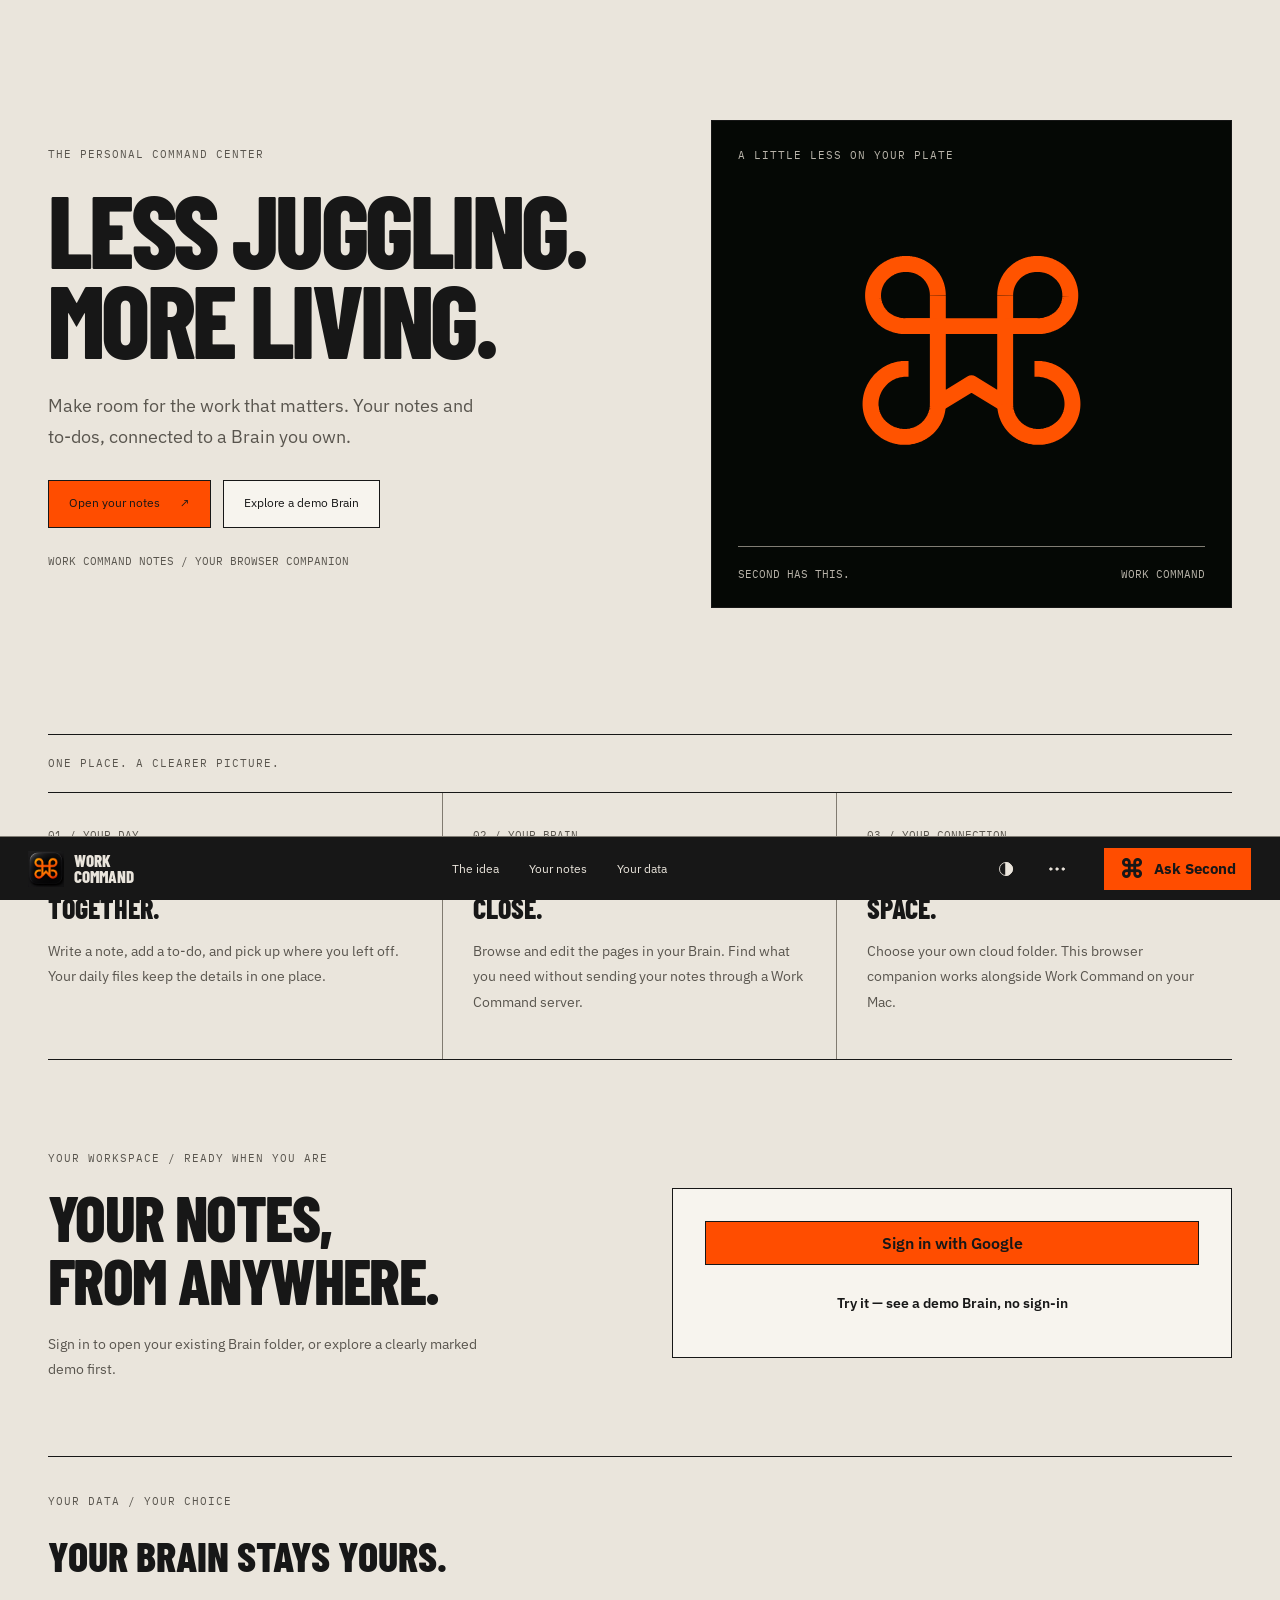
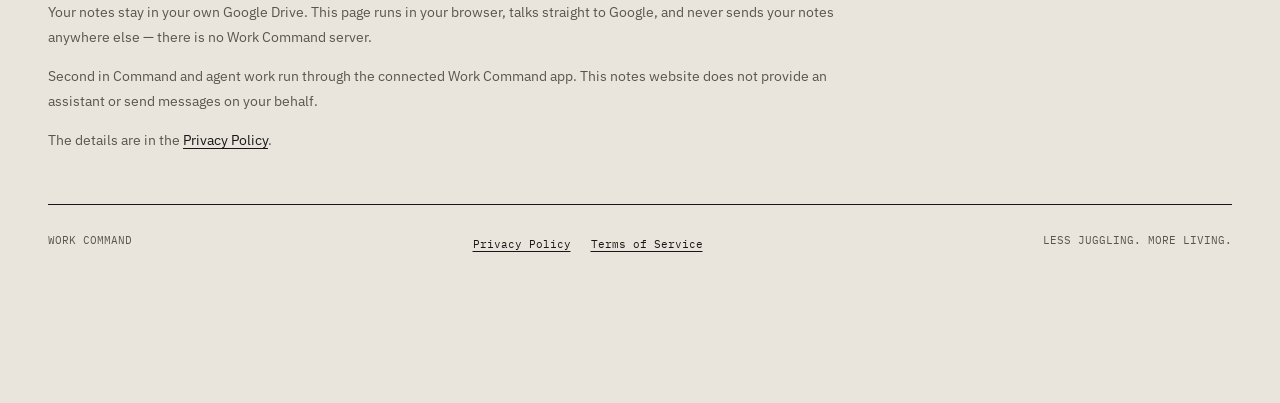
==== commit 5b3510bf: "deploy e73b87d8 2026-10-12T04:16:24Z" ====
--- a/index.html
+++ b/index.html
@@ -66,11 +66,11 @@
       href="./icons/workcommand-light-32.png"
       media="(prefers-color-scheme: light)"
     />
-    <script type="module" crossorigin src="./assets/index-CuBqXuhp.js"></script>
+    <script type="module" crossorigin src="./assets/index-RjmmKAA2.js"></script>
     <link rel="modulepreload" crossorigin href="./assets/Button-HGqEy5Xs.js">
-    <link rel="modulepreload" crossorigin href="./assets/offlineBrain-C-zwxEiF.js">
+    <link rel="modulepreload" crossorigin href="./assets/offlineBrain-D_KszAOa.js">
     <link rel="stylesheet" crossorigin href="./assets/Button-DBtpkpvq.css">
-    <link rel="stylesheet" crossorigin href="./assets/index-BP2E_2Ej.css">
+    <link rel="stylesheet" crossorigin href="./assets/index-Cl_i0hjX.css">
   </head>
   <body>
     <div id="root"></div>
--- a/assets/index-Cl_i0hjX.css
+++ b/assets/index-Cl_i0hjX.css
@@ -0,0 +1 @@
+@font-face{font-family:Barlow Condensed;font-style:normal;font-weight:700;font-display:swap;src:url(../assets/fonts/barlow-condensed-700.ttf)format("truetype")}@font-face{font-family:Barlow Condensed;font-style:normal;font-weight:800;font-display:swap;src:url(../assets/fonts/barlow-condensed-800.ttf)format("truetype")}@font-face{font-family:Barlow Condensed;font-style:normal;font-weight:900;font-display:swap;src:url(../assets/fonts/barlow-condensed-900.ttf)format("truetype")}@font-face{font-family:IBM Plex Mono;font-style:normal;font-weight:400;font-display:swap;src:url(../assets/fonts/ibm-plex-mono-400.ttf)format("truetype")}@font-face{font-family:IBM Plex Mono;font-style:normal;font-weight:500;font-display:swap;src:url(../assets/fonts/ibm-plex-mono-500.ttf)format("truetype")}@font-face{font-family:IBM Plex Sans;font-style:normal;font-weight:400;font-stretch:100%;font-display:swap;src:url(../assets/fonts/ibm-plex-sans-400.ttf)format("truetype")}@font-face{font-family:IBM Plex Sans;font-style:normal;font-weight:500;font-stretch:100%;font-display:swap;src:url(../assets/fonts/ibm-plex-sans-500.ttf)format("truetype")}@font-face{font-family:IBM Plex Sans;font-style:normal;font-weight:600;font-stretch:100%;font-display:swap;src:url(../assets/fonts/ibm-plex-sans-600.ttf)format("truetype")}@font-face{font-family:IBM Plex Sans;font-style:normal;font-weight:700;font-stretch:100%;font-display:swap;src:url(../assets/fonts/ibm-plex-sans-700.ttf)format("truetype")}:root{--wc-palette-dark-surface-canvas:#1d1c1a;--wc-palette-dark-surface-sunken:#24211f;--wc-palette-dark-surface-raised:#312b27;--wc-palette-dark-surface-overlay:#3a332e;--wc-palette-light-surface-canvas:#ede6d9;--wc-palette-light-surface-sunken:#e2d8c6;--wc-palette-light-surface-raised:#f7f2e8;--wc-palette-light-surface-overlay:#f1eadd;--wc-palette-dark-text-primary:#e7ded2;--wc-palette-dark-text-secondary:#afa59b;--wc-palette-dark-text-disabled:#6e655c;--wc-palette-dark-text-inverse:#1d1c1a;--wc-palette-light-text-primary:#2b241c;--wc-palette-light-text-secondary:#6e6153;--wc-palette-light-text-disabled:#a79a88;--wc-palette-light-text-inverse:#e7ded2;--wc-palette-dark-border-hairline:#e7ded214;--wc-palette-dark-border-card:#e7ded20f;--wc-palette-light-border-hairline:#2b241c14;--wc-palette-light-border-card:#2b241c0f;--wc-palette-dark-surface-hover:#e7ded20f;--wc-palette-light-surface-hover:#2b241c0d;--wc-palette-dark-focus-ring:#c97842;--wc-palette-light-focus-ring:#8a5225;--wc-color-copper:#c97842;--wc-color-amber:#d8a15d;--wc-color-olive:#7c8a6a;--wc-palette-dark-brand-solid:#c97842;--wc-palette-dark-brand-solid-fg:#1d1c1a;--wc-palette-dark-brand-fg:#d8a15d;--wc-palette-dark-brand-subtle-bg:#49372b;--wc-palette-light-brand-solid:#8a5225;--wc-palette-light-brand-solid-fg:#f7f2e8;--wc-palette-light-brand-fg:#8a5225;--wc-palette-light-brand-subtle-bg:#ece2d5;--wc-palette-dark-success-fg:#9dae87;--wc-palette-dark-success-subtle-bg:#3c3830;--wc-palette-dark-success-solid:#4f5c3f;--wc-palette-dark-success-solid-fg:#fff;--wc-palette-dark-warning-fg:#e8935a;--wc-palette-dark-warning-subtle-bg:#453126;--wc-palette-dark-warning-solid:#c1531e;--wc-palette-dark-warning-solid-fg:#fff;--wc-palette-dark-danger-fg:#e58a7d;--wc-palette-dark-danger-subtle-bg:#432e28;--wc-palette-dark-danger-solid:#b2402f;--wc-palette-dark-danger-solid-hover:#98352a;--wc-palette-dark-danger-solid-fg:#fff;--wc-palette-dark-info-fg:#9db0c9;--wc-palette-dark-info-subtle-bg:#353435;--wc-palette-dark-info-solid:#4e6a8c;--wc-palette-dark-info-solid-fg:#fff;--wc-palette-light-success-fg:#4e5c40;--wc-palette-light-success-subtle-bg:#dcdacd;--wc-palette-light-success-solid:#4e5c40;--wc-palette-light-success-solid-fg:#fff;--wc-palette-light-warning-fg:#8a3e12;--wc-palette-light-warning-subtle-bg:#e6d5c6;--wc-palette-light-warning-solid:#8a3e12;--wc-palette-light-warning-solid-fg:#fff;--wc-palette-light-danger-fg:#8a2f22;--wc-palette-light-danger-subtle-bg:#e6d3c8;--wc-palette-light-danger-solid:#8a2f22;--wc-palette-light-danger-solid-hover:#6e251a;--wc-palette-light-danger-solid-fg:#fff;--wc-palette-light-info-fg:#39536f;--wc-palette-light-info-subtle-bg:#d9d9d5;--wc-palette-light-info-solid:#39536f;--wc-palette-light-info-solid-fg:#fff;--wc-palette-dark-metal-copper-1:#e6b77a;--wc-palette-dark-metal-copper-2:#c97842;--wc-palette-dark-metal-copper-3:#9e5a2b;--wc-palette-dark-metal-cream-1:#f3eada;--wc-palette-dark-metal-cream-2:#d9cdbb;--wc-palette-dark-metal-cream-3:#b9ac99;--wc-palette-dark-metal-highlight:#ffffff59;--wc-palette-dark-metal-shadow-inner:#00000059;--wc-palette-dark-metal-edge:#482610bf;--wc-palette-light-metal-copper-1:#eac796;--wc-palette-light-metal-copper-2:#c2884c;--wc-palette-light-metal-copper-3:#9c6b3c;--wc-palette-light-metal-cream-1:#f7f2e8;--wc-palette-light-metal-cream-2:#e4d9c6;--wc-palette-light-metal-cream-3:#cbbba0;--wc-palette-light-metal-highlight:#fff9;--wc-palette-light-metal-shadow-inner:#2b241c40;--wc-palette-light-metal-edge:#6e442299;--wc-palette-dark-glass-l1-fill:#312b2766;--wc-palette-dark-glass-l2-fill:#312b277a;--wc-palette-dark-glass-l3-fill:#312b279e;--wc-palette-dark-glass-highlight:#ffffff14;--wc-palette-dark-glass-l1-shadow:none;--wc-palette-dark-glass-l2-shadow:0 1px 2px #00000024, 0 6px 20px #0000002e;--wc-palette-dark-glass-l3-shadow:0 2px 6px #0003, 0 20px 56px #0000005c;--wc-palette-dark-environment-glow:radial-gradient(120% 90% at 50% -12%, #c978420f, transparent 60%);--wc-palette-dark-liquid-edge-light:#fffaf457;--wc-palette-dark-liquid-edge-shadow:#120e0b57;--wc-palette-dark-liquid-rim:#fffaf41a;--wc-palette-light-glass-l1-fill:#f7f2e861;--wc-palette-light-glass-l2-fill:#f7f2e88c;--wc-palette-light-glass-l3-fill:#f7f2e8ad;--wc-palette-light-glass-highlight:#ffffff8c;--wc-palette-light-glass-l1-shadow:none;--wc-palette-light-glass-l2-shadow:0 1px 2px #2b241c12, 0 6px 18px #2b241c1a;--wc-palette-light-glass-l3-shadow:0 2px 6px #2b241c1a, 0 20px 48px #2b241c2e;--wc-palette-light-environment-glow:radial-gradient(120% 90% at 50% -12%, #8a52250d, transparent 60%);--wc-palette-light-liquid-edge-light:#ffffffb8;--wc-palette-light-liquid-edge-shadow:#2b241c33;--wc-palette-light-liquid-rim:#2b241c14;--wc-color-surface-canvas:var(--wc-palette-dark-surface-canvas);--wc-color-surface-sunken:var(--wc-palette-dark-surface-sunken);--wc-color-surface-raised:var(--wc-palette-dark-surface-raised);--wc-color-surface-overlay:var(--wc-palette-dark-surface-overlay);--wc-color-text-primary:var(--wc-palette-dark-text-primary);--wc-color-text-secondary:var(--wc-palette-dark-text-secondary);--wc-color-text-tertiary:var(--wc-palette-dark-text-secondary);--wc-color-text-disabled:var(--wc-palette-dark-text-disabled);--wc-color-text-inverse:var(--wc-palette-dark-text-inverse);--wc-color-border-hairline:var(--wc-palette-dark-border-hairline);--wc-color-border-card:var(--wc-palette-dark-border-card);--wc-color-surface-hover:var(--wc-palette-dark-surface-hover);--wc-color-focus-ring:var(--wc-palette-dark-focus-ring);--wc-focus-ring-width:2px;--wc-focus-ring-offset:2px;--wc-color-brand-solid:var(--wc-palette-dark-brand-solid);--wc-color-brand-solid-fg:var(--wc-palette-dark-brand-solid-fg);--wc-color-brand-fg:var(--wc-palette-dark-brand-fg);--wc-color-brand-subtle-bg:var(--wc-palette-dark-brand-subtle-bg);--wc-color-success-fg:var(--wc-palette-dark-success-fg);--wc-color-success-subtle-bg:var(--wc-palette-dark-success-subtle-bg);--wc-color-success-solid:var(--wc-palette-dark-success-solid);--wc-color-success-solid-fg:var(--wc-palette-dark-success-solid-fg);--wc-color-warning-fg:var(--wc-palette-dark-warning-fg);--wc-color-warning-subtle-bg:var(--wc-palette-dark-warning-subtle-bg);--wc-color-warning-solid:var(--wc-palette-dark-warning-solid);--wc-color-warning-solid-fg:var(--wc-palette-dark-warning-solid-fg);--wc-color-danger-fg:var(--wc-palette-dark-danger-fg);--wc-color-danger-subtle-bg:var(--wc-palette-dark-danger-subtle-bg);--wc-color-danger-solid:var(--wc-palette-dark-danger-solid);--wc-color-danger-solid-hover:var(--wc-palette-dark-danger-solid-hover);--wc-color-danger-solid-fg:var(--wc-palette-dark-danger-solid-fg);--wc-color-info-fg:var(--wc-palette-dark-info-fg);--wc-color-info-subtle-bg:var(--wc-palette-dark-info-subtle-bg);--wc-color-info-solid:var(--wc-palette-dark-info-solid);--wc-color-info-solid-fg:var(--wc-palette-dark-info-solid-fg);--wc-glass-l1-fill:var(--wc-palette-dark-glass-l1-fill);--wc-glass-l2-fill:var(--wc-palette-dark-glass-l2-fill);--wc-glass-l3-fill:var(--wc-palette-dark-glass-l3-fill);--wc-glass-highlight:var(--wc-palette-dark-glass-highlight);--wc-glass-l1-shadow:var(--wc-palette-dark-glass-l1-shadow);--wc-glass-l2-shadow:var(--wc-palette-dark-glass-l2-shadow);--wc-glass-l3-shadow:var(--wc-palette-dark-glass-l3-shadow);--wc-liquid-edge-light:var(--wc-palette-dark-liquid-edge-light);--wc-liquid-edge-shadow:var(--wc-palette-dark-liquid-edge-shadow);--wc-liquid-rim:var(--wc-palette-dark-liquid-rim);--wc-environment-glow:var(--wc-palette-dark-environment-glow);--wc-glass-l1-blur:8px;--wc-glass-l2-blur:16px;--wc-glass-l3-blur:24px;--wc-liquid-l1-displacement-scale:12;--wc-liquid-l2-displacement-scale:28;--wc-liquid-l3-displacement-scale:56;--wc-liquid-l1-aberration:0;--wc-liquid-l2-aberration:0;--wc-liquid-l3-aberration:1.6;--wc-liquid-l1-edge-band:10px;--wc-liquid-l2-edge-band:14px;--wc-liquid-l3-edge-band:20px;--wc-liquid-l1-edge-strength:.28;--wc-liquid-l2-edge-strength:.45;--wc-liquid-l3-edge-strength:.62;--wc-liquid-saturation:118%;--wc-color-card-fill:var(--wc-glass-l2-fill);--wc-color-card-border:var(--wc-color-border-card);--wc-metal-copper-1:var(--wc-palette-dark-metal-copper-1);--wc-metal-copper-2:var(--wc-palette-dark-metal-copper-2);--wc-metal-copper-3:var(--wc-palette-dark-metal-copper-3);--wc-metal-cream-1:var(--wc-palette-dark-metal-cream-1);--wc-metal-cream-2:var(--wc-palette-dark-metal-cream-2);--wc-metal-cream-3:var(--wc-palette-dark-metal-cream-3);--wc-metal-highlight:var(--wc-palette-dark-metal-highlight);--wc-metal-shadow-inner:var(--wc-palette-dark-metal-shadow-inner);--wc-metal-edge:var(--wc-palette-dark-metal-edge);--wc-metal-sheen:#ffffff1f;--wc-metal-text:#1d1c1a;--wc-font-sans:-apple-system, BlinkMacSystemFont, "SF Pro Text", "Inter", "Segoe UI", Roboto, Helvetica, Arial, sans-serif;--wc-font-size-11:11px;--wc-line-height-11:16px;--wc-font-size-12:12px;--wc-line-height-12:16px;--wc-font-size-13:13px;--wc-line-height-13:18px;--wc-font-size-14:14px;--wc-line-height-14:20px;--wc-font-size-16:16px;--wc-line-height-16:24px;--wc-font-size-18:18px;--wc-line-height-18:26px;--wc-font-size-20:20px;--wc-line-height-20:28px;--wc-font-size-24:24px;--wc-line-height-24:32px;--wc-font-size-30:30px;--wc-line-height-30:38px;--wc-font-size-36:36px;--wc-line-height-36:44px;--wc-font-size-display:var(--wc-font-size-36);--wc-line-height-display:var(--wc-line-height-36);--wc-font-size-page:var(--wc-font-size-30);--wc-line-height-page:var(--wc-line-height-30);--wc-font-size-section:var(--wc-font-size-18);--wc-line-height-section:var(--wc-line-height-18);--wc-font-size-body:var(--wc-font-size-14);--wc-line-height-body:var(--wc-line-height-14);--wc-font-size-meta:var(--wc-font-size-13);--wc-line-height-meta:var(--wc-line-height-13);--wc-font-size-small:var(--wc-font-size-11);--wc-line-height-small:var(--wc-line-height-11);--wc-font-feature-tabular:"tnum" 1, "lnum" 1;--wc-space-4:4px;--wc-space-8:8px;--wc-space-12:12px;--wc-space-16:16px;--wc-space-24:24px;--wc-space-32:32px;--wc-space-48:48px;--wc-space-64:64px;--wc-radius-control:9px;--wc-radius-card:16px;--wc-radius-panel:20px;--wc-radius-floating:24px;--wc-radius-pill:999px;--wc-z-overlay:100;--wc-z-sheet:101;--wc-z-popover:150;--wc-z-toast:200;--wc-motion-duration-fast:.15s;--wc-motion-duration-base:.2s;--wc-motion-duration-slow:.3s;--wc-motion-ease-enter:cubic-bezier(0, 0, .2, 1);--wc-motion-ease-exit:cubic-bezier(.4, 0, 1, 1);--wc-motion-pulse-duration:1.6s;--wc-metal-hover-duration:.25s}@media (prefers-color-scheme:light){:root:not([data-theme=dark]){--wc-color-surface-canvas:var(--wc-palette-light-surface-canvas);--wc-color-surface-sunken:var(--wc-palette-light-surface-sunken);--wc-color-surface-raised:var(--wc-palette-light-surface-raised);--wc-color-surface-overlay:var(--wc-palette-light-surface-overlay);--wc-color-text-primary:var(--wc-palette-light-text-primary);--wc-color-text-secondary:var(--wc-palette-light-text-secondary);--wc-color-text-tertiary:var(--wc-palette-light-text-secondary);--wc-color-text-disabled:var(--wc-palette-light-text-disabled);--wc-color-text-inverse:var(--wc-palette-light-text-inverse);--wc-color-border-hairline:var(--wc-palette-light-border-hairline);--wc-color-border-card:var(--wc-palette-light-border-card);--wc-color-surface-hover:var(--wc-palette-light-surface-hover);--wc-color-focus-ring:var(--wc-palette-light-focus-ring);--wc-color-brand-solid:var(--wc-palette-light-brand-solid);--wc-color-brand-solid-fg:var(--wc-palette-light-brand-solid-fg);--wc-color-brand-fg:var(--wc-palette-light-brand-fg);--wc-color-brand-subtle-bg:var(--wc-palette-light-brand-subtle-bg);--wc-color-success-fg:var(--wc-palette-light-success-fg);--wc-color-success-subtle-bg:var(--wc-palette-light-success-subtle-bg);--wc-color-success-solid:var(--wc-palette-light-success-solid);--wc-color-success-solid-fg:var(--wc-palette-light-success-solid-fg);--wc-color-warning-fg:var(--wc-palette-light-warning-fg);--wc-color-warning-subtle-bg:var(--wc-palette-light-warning-subtle-bg);--wc-color-warning-solid:var(--wc-palette-light-warning-solid);--wc-color-warning-solid-fg:var(--wc-palette-light-warning-solid-fg);--wc-color-danger-fg:var(--wc-palette-light-danger-fg);--wc-color-danger-subtle-bg:var(--wc-palette-light-danger-subtle-bg);--wc-color-danger-solid:var(--wc-palette-light-danger-solid);--wc-color-danger-solid-hover:var(--wc-palette-light-danger-solid-hover);--wc-color-danger-solid-fg:var(--wc-palette-light-danger-solid-fg);--wc-color-info-fg:var(--wc-palette-light-info-fg);--wc-color-info-subtle-bg:var(--wc-palette-light-info-subtle-bg);--wc-color-info-solid:var(--wc-palette-light-info-solid);--wc-color-info-solid-fg:var(--wc-palette-light-info-solid-fg);--wc-glass-l1-fill:var(--wc-palette-light-glass-l1-fill);--wc-glass-l2-fill:var(--wc-palette-light-glass-l2-fill);--wc-glass-l3-fill:var(--wc-palette-light-glass-l3-fill);--wc-glass-highlight:var(--wc-palette-light-glass-highlight);--wc-glass-l1-shadow:var(--wc-palette-light-glass-l1-shadow);--wc-glass-l2-shadow:var(--wc-palette-light-glass-l2-shadow);--wc-glass-l3-shadow:var(--wc-palette-light-glass-l3-shadow);--wc-liquid-edge-light:var(--wc-palette-light-liquid-edge-light);--wc-liquid-edge-shadow:var(--wc-palette-light-liquid-edge-shadow);--wc-liquid-rim:var(--wc-palette-light-liquid-rim);--wc-environment-glow:var(--wc-palette-light-environment-glow);--wc-color-card-fill:var(--wc-glass-l2-fill);--wc-color-card-border:var(--wc-color-border-card);--wc-metal-copper-1:var(--wc-palette-light-metal-copper-1);--wc-metal-copper-2:var(--wc-palette-light-metal-copper-2);--wc-metal-copper-3:var(--wc-palette-light-metal-copper-3);--wc-metal-cream-1:var(--wc-palette-light-metal-cream-1);--wc-metal-cream-2:var(--wc-palette-light-metal-cream-2);--wc-metal-cream-3:var(--wc-palette-light-metal-cream-3);--wc-metal-highlight:var(--wc-palette-light-metal-highlight);--wc-metal-shadow-inner:var(--wc-palette-light-metal-shadow-inner);--wc-metal-edge:var(--wc-palette-light-metal-edge)}}[data-theme=dark]{--wc-color-surface-canvas:var(--wc-palette-dark-surface-canvas);--wc-color-surface-sunken:var(--wc-palette-dark-surface-sunken);--wc-color-surface-raised:var(--wc-palette-dark-surface-raised);--wc-color-surface-overlay:var(--wc-palette-dark-surface-overlay);--wc-color-text-primary:var(--wc-palette-dark-text-primary);--wc-color-text-secondary:var(--wc-palette-dark-text-secondary);--wc-color-text-tertiary:var(--wc-palette-dark-text-secondary);--wc-color-text-disabled:var(--wc-palette-dark-text-disabled);--wc-color-text-inverse:var(--wc-palette-dark-text-inverse);--wc-color-border-hairline:var(--wc-palette-dark-border-hairline);--wc-color-border-card:var(--wc-palette-dark-border-card);--wc-color-surface-hover:var(--wc-palette-dark-surface-hover);--wc-color-focus-ring:var(--wc-palette-dark-focus-ring);--wc-color-brand-solid:var(--wc-palette-dark-brand-solid);--wc-color-brand-solid-fg:var(--wc-palette-dark-brand-solid-fg);--wc-color-brand-fg:var(--wc-palette-dark-brand-fg);--wc-color-brand-subtle-bg:var(--wc-palette-dark-brand-subtle-bg);--wc-color-success-fg:var(--wc-palette-dark-success-fg);--wc-color-success-subtle-bg:var(--wc-palette-dark-success-subtle-bg);--wc-color-success-solid:var(--wc-palette-dark-success-solid);--wc-color-success-solid-fg:var(--wc-palette-dark-success-solid-fg);--wc-color-warning-fg:var(--wc-palette-dark-warning-fg);--wc-color-warning-subtle-bg:var(--wc-palette-dark-warning-subtle-bg);--wc-color-warning-solid:var(--wc-palette-dark-warning-solid);--wc-color-warning-solid-fg:var(--wc-palette-dark-warning-solid-fg);--wc-color-danger-fg:var(--wc-palette-dark-danger-fg);--wc-color-danger-subtle-bg:var(--wc-palette-dark-danger-subtle-bg);--wc-color-danger-solid:var(--wc-palette-dark-danger-solid);--wc-color-danger-solid-hover:var(--wc-palette-dark-danger-solid-hover);--wc-color-danger-solid-fg:var(--wc-palette-dark-danger-solid-fg);--wc-color-info-fg:var(--wc-palette-dark-info-fg);--wc-color-info-subtle-bg:var(--wc-palette-dark-info-subtle-bg);--wc-color-info-solid:var(--wc-palette-dark-info-solid);--wc-color-info-solid-fg:var(--wc-palette-dark-info-solid-fg);--wc-glass-l1-fill:var(--wc-palette-dark-glass-l1-fill);--wc-glass-l2-fill:var(--wc-palette-dark-glass-l2-fill);--wc-glass-l3-fill:var(--wc-palette-dark-glass-l3-fill);--wc-glass-highlight:var(--wc-palette-dark-glass-highlight);--wc-glass-l1-shadow:var(--wc-palette-dark-glass-l1-shadow);--wc-glass-l2-shadow:var(--wc-palette-dark-glass-l2-shadow);--wc-glass-l3-shadow:var(--wc-palette-dark-glass-l3-shadow);--wc-liquid-edge-light:var(--wc-palette-dark-liquid-edge-light);--wc-liquid-edge-shadow:var(--wc-palette-dark-liquid-edge-shadow);--wc-liquid-rim:var(--wc-palette-dark-liquid-rim);--wc-environment-glow:var(--wc-palette-dark-environment-glow);--wc-color-card-fill:var(--wc-glass-l2-fill);--wc-color-card-border:var(--wc-color-border-card);--wc-metal-copper-1:var(--wc-palette-dark-metal-copper-1);--wc-metal-copper-2:var(--wc-palette-dark-metal-copper-2);--wc-metal-copper-3:var(--wc-palette-dark-metal-copper-3);--wc-metal-cream-1:var(--wc-palette-dark-metal-cream-1);--wc-metal-cream-2:var(--wc-palette-dark-metal-cream-2);--wc-metal-cream-3:var(--wc-palette-dark-metal-cream-3);--wc-metal-highlight:var(--wc-palette-dark-metal-highlight);--wc-metal-shadow-inner:var(--wc-palette-dark-metal-shadow-inner);--wc-metal-edge:var(--wc-palette-dark-metal-edge)}[data-theme=light]{--wc-color-surface-canvas:var(--wc-palette-light-surface-canvas);--wc-color-surface-sunken:var(--wc-palette-light-surface-sunken);--wc-color-surface-raised:var(--wc-palette-light-surface-raised);--wc-color-surface-overlay:var(--wc-palette-light-surface-overlay);--wc-color-text-primary:var(--wc-palette-light-text-primary);--wc-color-text-secondary:var(--wc-palette-light-text-secondary);--wc-color-text-tertiary:var(--wc-palette-light-text-secondary);--wc-color-text-disabled:var(--wc-palette-light-text-disabled);--wc-color-text-inverse:var(--wc-palette-light-text-inverse);--wc-color-border-hairline:var(--wc-palette-light-border-hairline);--wc-color-border-card:var(--wc-palette-light-border-card);--wc-color-surface-hover:var(--wc-palette-light-surface-hover);--wc-color-focus-ring:var(--wc-palette-light-focus-ring);--wc-color-brand-solid:var(--wc-palette-light-brand-solid);--wc-color-brand-solid-fg:var(--wc-palette-light-brand-solid-fg);--wc-color-brand-fg:var(--wc-palette-light-brand-fg);--wc-color-brand-subtle-bg:var(--wc-palette-light-brand-subtle-bg);--wc-color-success-fg:var(--wc-palette-light-success-fg);--wc-color-success-subtle-bg:var(--wc-palette-light-success-subtle-bg);--wc-color-success-solid:var(--wc-palette-light-success-solid);--wc-color-success-solid-fg:var(--wc-palette-light-success-solid-fg);--wc-color-warning-fg:var(--wc-palette-light-warning-fg);--wc-color-warning-subtle-bg:var(--wc-palette-light-warning-subtle-bg);--wc-color-warning-solid:var(--wc-palette-light-warning-solid);--wc-color-warning-solid-fg:var(--wc-palette-light-warning-solid-fg);--wc-color-danger-fg:var(--wc-palette-light-danger-fg);--wc-color-danger-subtle-bg:var(--wc-palette-light-danger-subtle-bg);--wc-color-danger-solid:var(--wc-palette-light-danger-solid);--wc-color-danger-solid-hover:var(--wc-palette-light-danger-solid-hover);--wc-color-danger-solid-fg:var(--wc-palette-light-danger-solid-fg);--wc-color-info-fg:var(--wc-palette-light-info-fg);--wc-color-info-subtle-bg:var(--wc-palette-light-info-subtle-bg);--wc-color-info-solid:var(--wc-palette-light-info-solid);--wc-color-info-solid-fg:var(--wc-palette-light-info-solid-fg);--wc-glass-l1-fill:var(--wc-palette-light-glass-l1-fill);--wc-glass-l2-fill:var(--wc-palette-light-glass-l2-fill);--wc-glass-l3-fill:var(--wc-palette-light-glass-l3-fill);--wc-glass-highlight:var(--wc-palette-light-glass-highlight);--wc-glass-l1-shadow:var(--wc-palette-light-glass-l1-shadow);--wc-glass-l2-shadow:var(--wc-palette-light-glass-l2-shadow);--wc-glass-l3-shadow:var(--wc-palette-light-glass-l3-shadow);--wc-liquid-edge-light:var(--wc-palette-light-liquid-edge-light);--wc-liquid-edge-shadow:var(--wc-palette-light-liquid-edge-shadow);--wc-liquid-rim:var(--wc-palette-light-liquid-rim);--wc-environment-glow:var(--wc-palette-light-environment-glow);--wc-color-card-fill:var(--wc-glass-l2-fill);--wc-color-card-border:var(--wc-color-border-card);--wc-metal-copper-1:var(--wc-palette-light-metal-copper-1);--wc-metal-copper-2:var(--wc-palette-light-metal-copper-2);--wc-metal-copper-3:var(--wc-palette-light-metal-copper-3);--wc-metal-cream-1:var(--wc-palette-light-metal-cream-1);--wc-metal-cream-2:var(--wc-palette-light-metal-cream-2);--wc-metal-cream-3:var(--wc-palette-light-metal-cream-3);--wc-metal-highlight:var(--wc-palette-light-metal-highlight);--wc-metal-shadow-inner:var(--wc-palette-light-metal-shadow-inner);--wc-metal-edge:var(--wc-palette-light-metal-edge)}@media (prefers-reduced-motion:reduce){:root{--wc-motion-duration-fast:.01ms;--wc-motion-duration-base:.01ms;--wc-motion-duration-slow:.01ms;--wc-motion-pulse-duration:.01ms;--wc-metal-hover-duration:.01ms}.wc-pulse{animation:none!important}*,:before,:after{scroll-behavior:auto!important;transition-duration:.01ms!important;animation-duration:.01ms!important;animation-iteration-count:1!important}}.wc-theme-transition,.wc-theme-transition *{transition:background-color var(--wc-motion-duration-base) var(--wc-motion-ease-enter), color var(--wc-motion-duration-base) var(--wc-motion-ease-enter), border-color var(--wc-motion-duration-base) var(--wc-motion-ease-enter), box-shadow var(--wc-motion-duration-base) var(--wc-motion-ease-enter), fill var(--wc-motion-duration-base) var(--wc-motion-ease-enter)!important}body{overflow-wrap:anywhere}.wraps{overflow-wrap:anywhere;white-space:pre-wrap;min-width:0}.wc-tabular-nums{font-feature-settings:var(--wc-font-feature-tabular);font-variant-numeric:tabular-nums}.wc-visually-hidden{clip:rect(0, 0, 0, 0);white-space:nowrap;border:0;width:1px;height:1px;margin:-1px;padding:0;position:absolute;overflow:hidden}@keyframes wc-pulse{0%,to{opacity:1}50%{opacity:.55}}.wc-pulse{animation:wc-pulse var(--wc-motion-pulse-duration) ease-in-out infinite}.wc-surface-l0{background-color:var(--wc-color-surface-canvas);background-image:var(--wc-environment-glow)}.wc-glass-l1{background-color:var(--wc-glass-l1-fill);-webkit-backdrop-filter:blur(var(--wc-glass-l1-blur));border:1px solid var(--wc-color-border-hairline);border-radius:var(--wc-radius-card)}.wc-glass-l2{background-color:var(--wc-glass-l2-fill);-webkit-backdrop-filter:blur(var(--wc-glass-l2-blur));border:1px solid var(--wc-color-card-border);border-radius:var(--wc-radius-card);box-shadow:inset 0 1px 0 var(--wc-glass-highlight), var(--wc-glass-l2-shadow)}.wc-glass-l3{background-color:var(--wc-glass-l3-fill);-webkit-backdrop-filter:blur(var(--wc-glass-l3-blur));border:1px solid var(--wc-color-border-hairline);border-radius:var(--wc-radius-floating);box-shadow:inset 0 1px 0 var(--wc-glass-highlight), var(--wc-glass-l3-shadow)}.wc-metal-copper,.wc-metal-cream{color:var(--wc-metal-text);border:1px solid var(--wc-metal-edge);box-shadow:inset 0 -1px 0 var(--wc-metal-shadow-inner);transition:background-position var(--wc-metal-hover-duration) var(--wc-motion-ease-enter);background-position:32% 28%,top,50%;background-repeat:no-repeat;background-size:220% 220%,100% 1px,100% 100%;position:relative}.wc-metal-copper{background-image:linear-gradient(115deg, transparent 42%, var(--wc-metal-sheen) 50%, transparent 58%), linear-gradient(90deg, transparent 0%, var(--wc-metal-highlight) 18%, var(--wc-metal-highlight) 82%, transparent 100%), linear-gradient(180deg, var(--wc-metal-copper-1) 0%, var(--wc-metal-copper-2) 58%, var(--wc-metal-copper-3) 100%)}.wc-metal-cream{background-image:linear-gradient(115deg, transparent 42%, var(--wc-metal-sheen) 50%, transparent 58%), linear-gradient(90deg, transparent 0%, var(--wc-metal-highlight) 18%, var(--wc-metal-highlight) 82%, transparent 100%), linear-gradient(180deg, var(--wc-metal-cream-1) 0%, var(--wc-metal-cream-2) 58%, var(--wc-metal-cream-3) 100%)}.wc-metal-copper:hover,.wc-metal-cream:hover{background-position:45% 42%,top,50%}:root{--wc-orange:#ff4d00;--wc-ink:#171717;--wc-bone:#eae5dc;--wc-font-display:"Barlow Condensed", "Arial Narrow", sans-serif;--wc-font-sans:"IBM Plex Sans", -apple-system, BlinkMacSystemFont, sans-serif;--wc-font-mono:"IBM Plex Mono", ui-monospace, monospace;--wc-display-hero:clamp(38px, 4.8vw, 72px);--wc-display-title:42px;--wc-display-section:28px;--wc-display-card:22px;--wc-selected-bar:inset 4px 0 0 var(--wc-orange);--wc-space-4:.25rem;--wc-space-8:.5rem;--wc-space-12:.75rem;--wc-space-16:1rem;--wc-space-24:1.5rem;--wc-space-32:2rem;--wc-space-48:3rem;--wc-space-64:4rem;--wc-radius-control:0px;--wc-radius-card:0px;--wc-radius-panel:0px;--wc-radius-floating:0px;--wc-radius-pill:999px;--wc-border-width:1px;--wc-border-strong:2px;--wc-target:44px;--wc-duration:.12s;--wc-sidebar:0px;--wc-header:0px;--wc-bottom-nav:64px;--wc-z-nav:30;--wc-z-backdrop:70;--wc-z-dialog:80}:root,[data-theme=light]{--lightningcss-light:initial;--lightningcss-dark: ;color-scheme:light;--wc-bg:#eae5dc;--wc-surface:#f7f4ee;--wc-raised:#fff;--wc-inset:#ded8ce;--wc-text:#171717;--wc-muted:#59554e;--wc-line:#817b71;--wc-rule:#171717;--wc-hover:#e5ded2;--wc-brand-text:#ad3300;--wc-brand-soft:#ffdfce;--wc-focus:#ad3300;--wc-success:#28563b;--wc-success-bg:#dce8dc;--wc-warning:#6d4800;--wc-warning-bg:#f5e4b7;--wc-danger:#982c2c;--wc-danger-bg:#f8dcdc;--wc-info:#344e72;--wc-info-bg:#e0e7f0;--wc-shadow:4px 4px 0 #171717;--wc-scrim:#17171799}[data-theme=dark]{--lightningcss-light: ;--lightningcss-dark:initial;color-scheme:dark;--wc-bg:#171717;--wc-surface:#222220;--wc-raised:#2c2c29;--wc-inset:#10100f;--wc-text:#eae5dc;--wc-muted:#b9b4aa;--wc-line:#817d74;--wc-rule:#b9b4aa;--wc-hover:#343430;--wc-brand-text:#ff8a57;--wc-brand-soft:#43271c;--wc-focus:#ff8a57;--wc-success:#b4d4b2;--wc-success-bg:#24362a;--wc-warning:#eed18d;--wc-warning-bg:#3c321d;--wc-danger:#ffb5ae;--wc-danger-bg:#452726;--wc-info:#b9cee7;--wc-info-bg:#273447;--wc-shadow:4px 4px 0 #000;--wc-scrim:#000000b3}@media (width<=699px){:root{--wc-display-title:34px}}@media (prefers-color-scheme:dark){:root:not([data-theme]){--lightningcss-light: ;--lightningcss-dark:initial;color-scheme:dark;--wc-bg:#171717;--wc-surface:#222220;--wc-raised:#2c2c29;--wc-inset:#10100f;--wc-text:#eae5dc;--wc-muted:#b9b4aa;--wc-line:#817d74;--wc-rule:#b9b4aa;--wc-hover:#343430;--wc-brand-text:#ff8a57;--wc-brand-soft:#43271c;--wc-focus:#ff8a57;--wc-success:#b4d4b2;--wc-success-bg:#24362a;--wc-warning:#eed18d;--wc-warning-bg:#3c321d;--wc-danger:#ffb5ae;--wc-danger-bg:#452726;--wc-info:#b9cee7;--wc-info-bg:#273447;--wc-shadow:4px 4px 0 #000;--wc-scrim:#000000b3}}@media (prefers-reduced-motion:reduce){:root{--wc-duration:0s}*,:before,:after{scroll-behavior:auto!important;transition:none!important;animation:none!important}}:root,:root[data-theme],:root:not([data-theme]),[data-theme]{--wc-inverse-bg:var(--wc-text);--wc-inverse-fg:var(--wc-bg);--wc-color-surface-canvas:var(--wc-bg);--wc-color-surface-sunken:var(--wc-inset);--wc-color-surface-raised:var(--wc-surface);--wc-color-surface-overlay:var(--wc-raised);--wc-color-text-primary:var(--wc-text);--wc-color-text-secondary:var(--wc-muted);--wc-color-text-tertiary:var(--wc-muted);--wc-color-text-disabled:var(--wc-muted);--wc-color-text-inverse:var(--wc-bg);--wc-color-border-hairline:var(--wc-line);--wc-color-border-card:var(--wc-rule);--wc-color-surface-hover:var(--wc-hover);--wc-color-focus-ring:var(--wc-focus);--wc-color-copper:var(--wc-orange);--wc-color-amber:var(--wc-orange);--wc-color-brand-solid:var(--wc-orange);--wc-color-brand-solid-fg:var(--wc-ink);--wc-color-brand-fg:var(--wc-brand-text);--wc-color-brand-subtle-bg:var(--wc-brand-soft);--wc-color-success-fg:var(--wc-success);--wc-color-success-subtle-bg:var(--wc-success-bg);--wc-color-success-solid:var(--wc-success);--wc-color-success-solid-fg:var(--wc-success-bg);--wc-color-warning-fg:var(--wc-warning);--wc-color-warning-subtle-bg:var(--wc-warning-bg);--wc-color-warning-solid:var(--wc-warning);--wc-color-warning-solid-fg:var(--wc-warning-bg);--wc-color-danger-fg:var(--wc-danger);--wc-color-danger-subtle-bg:var(--wc-danger-bg);--wc-color-danger-solid:var(--wc-danger);--wc-color-danger-solid-hover:var(--wc-danger);--wc-color-danger-solid-fg:var(--wc-danger-bg);--wc-color-info-fg:var(--wc-info);--wc-color-info-subtle-bg:var(--wc-info-bg);--wc-color-info-solid:var(--wc-info);--wc-color-info-solid-fg:var(--wc-info-bg);--wc-color-card-fill:var(--wc-surface);--wc-color-card-border:var(--wc-rule);--wc-glass-l1-fill:var(--wc-inset);--wc-glass-l2-fill:var(--wc-surface);--wc-glass-l3-fill:var(--wc-raised);--wc-glass-l1-blur:0px;--wc-glass-l2-blur:0px;--wc-glass-l3-blur:0px;--wc-glass-highlight:transparent;--wc-glass-l1-shadow:none;--wc-glass-l2-shadow:none;--wc-glass-l3-shadow:var(--wc-shadow);--wc-environment-glow:none;--wc-metal-text:var(--wc-ink)}.wc-metal-copper{background:var(--wc-orange);color:var(--wc-ink);border:1px solid var(--wc-ink);box-shadow:none}.wc-metal-cream{background:var(--wc-surface);color:var(--wc-text);border:1px solid var(--wc-rule);box-shadow:none}.wc-metal-copper:hover{background:#ff6826}.wc-metal-cream:hover{background:var(--wc-hover)}:root:not([data-theme]){--lightningcss-light: ;--lightningcss-dark:initial;color-scheme:dark;--wc-bg:#171717;--wc-surface:#222220;--wc-raised:#2c2c29;--wc-inset:#10100f;--wc-text:#eae5dc;--wc-muted:#b9b4aa;--wc-line:#817d74;--wc-rule:#b9b4aa;--wc-hover:#343430;--wc-brand-text:#ff8a57;--wc-brand-soft:#43271c;--wc-focus:#ff8a57;--wc-success:#b4d4b2;--wc-success-bg:#24362a;--wc-warning:#eed18d;--wc-warning-bg:#3c321d;--wc-danger:#ffb5ae;--wc-danger-bg:#452726;--wc-info:#b9cee7;--wc-info-bg:#273447;--wc-shadow:4px 4px 0 #000;--wc-scrim:#000000b3}@media (prefers-color-scheme:light){:root:not([data-theme]){--lightningcss-light:initial;--lightningcss-dark: ;color-scheme:light;--wc-bg:#eae5dc;--wc-surface:#f7f4ee;--wc-raised:#fff;--wc-inset:#ded8ce;--wc-text:#171717;--wc-muted:#59554e;--wc-line:#817b71;--wc-rule:#171717;--wc-hover:#e5ded2;--wc-brand-text:#ad3300;--wc-brand-soft:#ffdfce;--wc-focus:#ad3300;--wc-success:#28563b;--wc-success-bg:#dce8dc;--wc-warning:#6d4800;--wc-warning-bg:#f5e4b7;--wc-danger:#982c2c;--wc-danger-bg:#f8dcdc;--wc-info:#344e72;--wc-info-bg:#e0e7f0;--wc-shadow:4px 4px 0 #171717;--wc-scrim:#17171799}}:root{--wc-gutter:48px;--wc-gutter-phone:16px;--wc-safe-top:env(safe-area-inset-top,0px);--wc-safe-right:env(safe-area-inset-right,0px);--wc-safe-bottom:env(safe-area-inset-bottom,0px);--wc-safe-left:env(safe-area-inset-left,0px);--wc-width-reading:880px;--wc-rail:240px;--wc-rail-gap:24px;--wc-width-document:calc(var(--wc-width-reading) + var(--wc-rail) + var(--wc-rail-gap));--wc-width-working:1600px;--wc-width-day:1200px;--wc-width-full:none;--wc-bp-phone:699px;--wc-bp-tablet:900px;--wc-bp-compact:1050px;--wc-notes-folders:280px;--wc-notes-list:380px;--shell-space-4:4px;--shell-space-8:8px;--shell-space-12:12px;--shell-space-16:16px;--shell-space-24:24px;--shell-space-32:32px;--shell-space-48:48px;--shell-space-64:64px;--shell-space-96:96px;--shell-radius-control:8px;--shell-radius-container:16px;--shell-radius-floating:24px;--shell-motion-fast:.12s;--shell-motion-base:.18s;--shell-ease-enter:cubic-bezier(0, 0, .2, 1);--shell-font-sans:"Inter", -apple-system, BlinkMacSystemFont, "Segoe UI", Roboto, Helvetica, Arial, sans-serif;--shell-bg:#1d1c1a;--shell-copper:#c97842;--shell-amber:#d8a15d;--shell-text-primary:#e7ded2;--shell-text-muted:#afa59b;--shell-border-subtle:#e7ded214;--shell-glass-fill:#312b279e;--shell-glass-highlight:#ffffff14;--shell-row-hover:#e7ded20d;--shell-shadow-modal:0 20px 48px #0000008c, 0 2px 8px #00000059;--shell-focus-ring:#31a1f6;--shell-danger:#e99098;--shell-surface-raised:#312b27}@media (prefers-color-scheme:light){:root:not([data-theme=dark]){--shell-bg:#ede6d9;--shell-copper:#a3590a;--shell-amber:#c26f0a;--shell-text-primary:#2b241c;--shell-text-muted:#6e6153;--shell-border-subtle:#2b241c14;--shell-glass-fill:#f7f2e89e;--shell-glass-highlight:#ffffff8c;--shell-row-hover:#2b241c0d;--shell-shadow-modal:0 16px 40px #2b241c2e, 0 2px 8px #2b241c1a;--shell-focus-ring:#0c48c0;--shell-danger:#951823;--shell-surface-raised:#f7f2e8}}[data-theme=light]{--shell-bg:#ede6d9;--shell-copper:#a3590a;--shell-amber:#c26f0a;--shell-text-primary:#2b241c;--shell-text-muted:#6e6153;--shell-border-subtle:#2b241c14;--shell-glass-fill:#f7f2e89e;--shell-glass-highlight:#ffffff8c;--shell-row-hover:#2b241c0d;--shell-shadow-modal:0 16px 40px #2b241c2e, 0 2px 8px #2b241c1a;--shell-focus-ring:#0c48c0;--shell-danger:#951823;--shell-surface-raised:#f7f2e8}*{box-sizing:border-box}html,body,#root{height:100%}body{font-family:var(--shell-font-sans);background:var(--shell-bg);color:var(--shell-text-primary);-webkit-font-smoothing:antialiased;-webkit-tap-highlight-color:transparent;margin:0}.wc-viewport-fill{min-height:100dvh}.wc-safe-frame{min-height:100dvh;padding-top:var(--wc-safe-top);padding-bottom:var(--wc-safe-bottom);padding-left:var(--wc-safe-left);padding-right:var(--wc-safe-right)}a{color:inherit}button,a,input,textarea,select,[role=button]{touch-action:manipulation}@media (pointer:coarse){input:not([type=checkbox],[type=radio],[type=range],[type=color],[type=file],[type=button],[type=submit],[type=reset],[type=image],[type=hidden]),textarea,select{font-size:16px!important}input:not([type=checkbox],[type=radio],[type=range],[type=color],[type=file],[type=button],[type=submit],[type=reset],[type=image],[type=hidden]),select{min-height:44px!important}}#root{isolation:isolate;position:relative}.shell-glass-panel{background:var(--shell-glass-fill);border:1px solid var(--shell-border-subtle);border-radius:var(--shell-radius-floating);-webkit-backdrop-filter:blur(24px);box-shadow:var(--shell-shadow-modal);position:relative}.shell-glass-panel:before{content:"";border-radius:var(--shell-radius-floating) var(--shell-radius-floating) 0 0;background:linear-gradient(to right, transparent, var(--shell-glass-highlight), transparent);pointer-events:none;height:1px;position:absolute;inset:0 0 auto}:root,:root[data-theme],:root:not([data-theme=dark]),[data-theme]{--shell-font-sans:var(--wc-font-sans);--shell-bg:var(--wc-bg);--shell-copper:var(--wc-brand-text);--shell-amber:var(--wc-brand-text);--shell-text-primary:var(--wc-text);--shell-text-muted:var(--wc-muted);--shell-border:var(--wc-line);--shell-border-subtle:var(--wc-line);--shell-border-strong:var(--wc-rule);--shell-glass-fill:var(--wc-surface);--shell-glass-highlight:transparent;--shell-surface:var(--wc-surface);--shell-surface-raised:var(--wc-raised);--shell-surface-inset:var(--wc-inset);--shell-row-hover:var(--wc-hover);--shell-shadow-modal:var(--wc-shadow);--shell-focus-ring:var(--wc-focus);--shell-danger:var(--wc-danger);--shell-radius-card:0px;--shell-radius-control:0px;--shell-radius-floating:0px}body{background:var(--wc-bg);color:var(--wc-text);font-family:var(--wc-font-sans)}h1,h2,h3{font-family:var(--wc-font-display);font-weight:800}h1{letter-spacing:-.035em}button,input,select,textarea{font-family:inherit}[hidden]{display:none!important}.shell-glass-panel{background:var(--wc-surface);-webkit-backdrop-filter:none;box-shadow:var(--wc-shadow)}.shell-glass-panel:before{display:none}h1,h2,h3{text-transform:uppercase}:where(button,a,[role=tab],summary){transition:background-color .12s,color .12s,border-color .12s,box-shadow .12s,translate .12s cubic-bezier(0,0,.2,1)}:where(button):active:not(:disabled){translate:1px 1px}@media (prefers-reduced-motion:reduce){:where(button,a,[role=tab],summary){transition:none}:where(button):active:not(:disabled){translate:none}}:root{--wc-icon-surface:var(--wc-color-surface-raised);--wc-icon-accent:var(--wc-color-copper);--wc-icon-glow:var(--wc-color-amber)}@media (prefers-color-scheme:light){:root:not([data-theme=dark]){--wc-icon-accent:#a95625;--wc-icon-glow:#b86a2e}}[data-theme=light]{--wc-icon-accent:#a95625;--wc-icon-glow:#b86a2e}[data-theme=dark]{--wc-icon-accent:var(--wc-color-copper);--wc-icon-glow:var(--wc-color-amber)}.wc-icon{color:var(--wc-icon-color,currentColor);stroke:currentColor;stroke-width:2.5px;stroke-linecap:round;stroke-linejoin:round;display:block;overflow:visible}.wc-icon *{transform-box:view-box;transform-origin:32px 32px}.wc-icon-fill{fill:currentColor}.wc-command-point{fill:var(--wc-icon-accent);stroke:var(--wc-icon-accent)}.wc-home-window{transform-origin:32px 28px;transition:filter .3s,fill .3s}.wc-today-square{stroke:var(--wc-icon-accent);fill:color-mix(in srgb, var(--wc-icon-accent) 10%, transparent)}.wc-calendar-check{stroke:var(--wc-icon-accent);stroke-dasharray:10;stroke-dashoffset:10px;transition:stroke-dashoffset .24s .1s}.wc-command-core{transition:filter .26s}.wc-neural-flow{stroke:var(--wc-icon-accent);stroke-width:1.6px;stroke-dasharray:.12 .88;stroke-dashoffset:1px;opacity:0}.wc-neuron{fill:var(--wc-icon-accent);stroke:var(--wc-icon-accent);opacity:.35;transition:opacity .2s}.wc-agent-visor{fill:color-mix(in srgb, var(--wc-icon-accent) 5%, transparent);transition:fill .26s,stroke .26s}.wc-agent-eyes{stroke:var(--wc-icon-accent);stroke-width:3px}.wc-portal-inner{transition:stroke .26s}.wc-portal-horizon{stroke:var(--wc-icon-accent);transform-origin:32px 41px;transform:scaleX(.55)}.wc-portal-star{transition:filter .35s}.wc-setting-knob{fill:var(--wc-icon-surface);stroke:currentColor;transition:fill .18s,stroke .18s}.wc-theme-sun,.wc-theme-moon{transition:opacity .28s}.wc-theme-moon{opacity:0;stroke-width:1.5px}.wc-theme-horizon{transition:stroke .18s}:is(.wc-icon-trigger:hover,.wc-icon-trigger:focus-visible,.wc-icon.is-active,.wc-icon:hover) .wc-home-window{fill:var(--wc-icon-glow);filter:drop-shadow(0 0 3px var(--wc-icon-accent)) drop-shadow(0 0 6px color-mix(in srgb, var(--wc-icon-accent) 50%, transparent))}:is(.wc-icon-trigger:hover,.wc-icon-trigger:focus-visible,.wc-icon.is-active,.wc-icon:hover) .wc-calendar-check{stroke-dashoffset:0}:is(.wc-icon-trigger:hover,.wc-icon-trigger:focus-visible,.wc-icon.is-active,.wc-icon:hover) .wc-command-core{filter:drop-shadow(0 0 3px color-mix(in srgb, var(--wc-icon-accent) 40%, transparent))}:is(.wc-icon-trigger:hover,.wc-icon-trigger:focus-visible,.wc-icon.is-active,.wc-icon:hover) .wc-neuron{opacity:1}:is(.wc-icon-trigger:hover,.wc-icon-trigger:focus-visible,.wc-icon.is-active,.wc-icon:hover) .wc-agent-visor{stroke:var(--wc-icon-accent);fill:color-mix(in srgb, var(--wc-icon-accent) 13%, transparent)}:is(.wc-icon-trigger:hover,.wc-icon-trigger:focus-visible,.wc-icon.is-active,.wc-icon:hover) .wc-portal-inner{stroke:var(--wc-icon-accent)}:is(.wc-icon-trigger:hover,.wc-icon-trigger:focus-visible,.wc-icon.is-active,.wc-icon:hover) .wc-portal-star{filter:drop-shadow(0 0 3px var(--wc-icon-accent))}:is(.wc-icon-trigger:hover,.wc-icon-trigger:focus-visible,.wc-icon.is-active,.wc-icon:hover) .wc-knob-one,:is(.wc-icon-trigger:hover,.wc-icon-trigger:focus-visible,.wc-icon.is-active,.wc-icon:hover) .wc-knob-two,:is(.wc-icon-trigger:hover,.wc-icon-trigger:focus-visible,.wc-icon.is-active,.wc-icon:hover) .wc-knob-three{fill:var(--wc-icon-accent);stroke:var(--wc-icon-accent)}:is(.wc-icon-trigger:hover,.wc-icon-trigger:focus-visible,.wc-icon.is-active,.wc-icon:hover) .wc-theme-sun{opacity:0}:is(.wc-icon-trigger:hover,.wc-icon-trigger:focus-visible,.wc-icon.is-active,.wc-icon:hover) .wc-theme-moon{opacity:1}:is(.wc-icon-trigger:hover,.wc-icon-trigger:focus-visible,.wc-icon.is-active,.wc-icon:hover) .wc-theme-horizon{stroke:var(--wc-icon-accent)}@media (prefers-reduced-motion:reduce){.wc-icon,.wc-icon *{filter:none!important;transition:none!important;animation:none!important;transform:none!important}}input,textarea,select{font-size:16px}html{scroll-padding-bottom:100px}body{background:var(--wc-bg,var(--shell-bg))}.notes-app-frame{min-height:100dvh;color:var(--shell-text-primary)}a,button,input,textarea,select{-webkit-tap-highlight-color:transparent}:focus-visible{outline-color:var(--shell-focus-ring)}._surface_6qkwd_3{isolation:isolate;background:var(--wc-surface);color:var(--wc-text);border:1px solid var(--wc-rule);position:relative}._l1_6qkwd_10{background:var(--wc-inset)}._l2_6qkwd_13{background:var(--wc-surface)}._l3_6qkwd_16{background:var(--wc-raised);box-shadow:var(--wc-shadow)}._staticRefraction_6qkwd_20{background-clip:padding-box}._overlay_1kz58_1{z-index:var(--wc-z-overlay);animation:_wc-overlay-in_1kz58_1 var(--wc-motion-duration-base) var(--wc-motion-ease-enter);background-color:#0a080666;position:fixed;inset:0}@keyframes _wc-overlay-in_1kz58_1{0%{opacity:0}to{opacity:1}}._content_1kz58_23{box-sizing:border-box;width:100%;max-width:480px;height:fit-content;max-height:85vh;padding:var(--wc-space-24);font-family:var(--wc-font-sans);z-index:var(--wc-z-sheet);animation:_wc-modal-in_1kz58_1 var(--wc-motion-duration-base) var(--wc-motion-ease-enter);flex-direction:column;margin:auto;display:flex;position:fixed;inset:0}._content_1kz58_23[data-wc-liquid]{border-radius:var(--wc-radius-panel)}@keyframes _wc-modal-in_1kz58_1{0%{opacity:0;transform:scale(.97)}to{opacity:1;transform:scale(1)}}._content_1kz58_23:focus-visible{outline:none}._header_1kz58_86{justify-content:space-between;align-items:flex-start;gap:var(--wc-space-16);display:flex}._title_1kz58_93{font-size:var(--wc-font-size-18);line-height:var(--wc-line-height-18);color:var(--wc-color-text-primary);margin:0;font-weight:700}._closeButton_1kz58_101{box-sizing:border-box;border-radius:var(--wc-radius-control);width:28px;height:28px;color:var(--wc-color-text-secondary);cursor:pointer;transition:background-color var(--wc-motion-duration-fast) var(--wc-motion-ease-enter);background:0 0;border:none;flex:none;justify-content:center;align-items:center;display:inline-flex;position:relative}@media (pointer:coarse){._closeButton_1kz58_101:after{content:"";position:absolute;inset:-8px}}._closeButton_1kz58_101:hover{background-color:var(--wc-color-surface-overlay);color:var(--wc-color-text-primary)}._closeButton_1kz58_101:focus-visible{outline:var(--wc-focus-ring-width) solid var(--wc-color-focus-ring);outline-offset:var(--wc-focus-ring-offset)}._description_1kz58_138{margin:var(--wc-space-8) 0 0;font-size:var(--wc-font-size-14);line-height:var(--wc-line-height-14);color:var(--wc-color-text-secondary)}._body_1kz58_47{margin-top:var(--wc-space-16);color:var(--wc-color-text-primary);font-size:var(--wc-font-size-14);line-height:var(--wc-line-height-14);overflow-y:auto}._footer_1kz58_153{justify-content:flex-end;gap:var(--wc-space-8);margin-top:var(--wc-space-24);display:flex}._viewport_1lukf_5{left:env(safe-area-inset-left,0px);right:env(safe-area-inset-right,0px);bottom:max(var(--wc-toast-lift,0px), calc(20px + var(--wc-bottom-nav,64px) + var(--wc-space-16) + env(safe-area-inset-bottom,0px)));z-index:var(--wc-z-toast);padding:0 var(--wc-space-16);pointer-events:none;justify-content:center;display:flex;position:fixed}._list_1lukf_24{align-items:stretch;gap:var(--wc-space-8);flex-direction:column;width:min(480px,100%);margin:0;padding:0;list-style:none;display:flex}._toast_1lukf_35{box-sizing:border-box;pointer-events:auto;align-items:center;gap:var(--wc-space-4) var(--wc-space-8);min-width:0;padding:var(--wc-space-4) var(--wc-space-4) var(--wc-space-4) var(--wc-space-16);background-color:var(--wc-color-surface-overlay);color:var(--wc-color-text-primary);border:var(--wc-border-strong,2px) solid var(--wc-color-border-card);border-left:6px solid var(--wc-color-brand-solid);box-shadow:var(--wc-shadow);font-family:var(--wc-font-sans);animation:_wc-toast-fade_1lukf_1 var(--wc-motion-duration-fast) var(--wc-motion-ease-enter);flex-wrap:wrap;display:flex}._toast_1lukf_35:focus-visible{outline:var(--wc-focus-ring-width) solid var(--wc-color-focus-ring);outline-offset:var(--wc-focus-ring-offset)}._error_1lukf_58{border-left-color:var(--wc-color-danger-fg)}@keyframes _wc-toast-fade_1lukf_1{0%{opacity:0}to{opacity:1}}._viewport_1lukf_5[data-motion=reduce] ._toast_1lukf_35{animation:none}._message_1lukf_79{min-width:0;padding:var(--wc-space-8) 0;font-size:var(--wc-font-size-14);line-height:var(--wc-line-height-14);overflow-wrap:anywhere;flex:12rem;margin:0}._actions_1lukf_89{align-items:center;gap:var(--wc-space-4);flex-wrap:wrap;display:inline-flex}._action_1lukf_89{flex:none}._link_1lukf_102{min-height:44px;padding:0 var(--wc-space-12);font-family:var(--wc-font-sans);font-size:var(--wc-font-size-13);line-height:var(--wc-line-height-13);white-space:nowrap;color:var(--wc-color-text-primary);align-items:center;font-weight:600;text-decoration:none;display:inline-flex}._link_1lukf_102:hover{text-decoration:underline}._link_1lukf_102:focus-visible{outline:var(--wc-focus-ring-width) solid var(--wc-color-focus-ring);outline-offset:var(--wc-focus-ring-offset)}._close_1lukf_125{box-sizing:border-box;border-radius:var(--wc-radius-control);width:44px;height:44px;color:var(--wc-color-text-secondary);cursor:pointer;background:0 0;border:none;flex:none;justify-content:center;align-items:center;margin-left:auto;display:inline-flex}._close_1lukf_125:hover{color:var(--wc-color-text-primary)}._close_1lukf_125:focus-visible{outline:var(--wc-focus-ring-width) solid var(--wc-color-focus-ring);outline-offset:calc(-1 * var(--wc-focus-ring-width))}._errorText_1lukf_150{padding:0 0 var(--wc-space-8);font-size:var(--wc-font-size-13);line-height:var(--wc-line-height-13);color:var(--wc-color-danger-fg);overflow-wrap:anywhere;flex-basis:100%;margin:0}._root_w4z3x_1{box-sizing:border-box;font-family:var(--wc-font-sans)}._center_w4z3x_6{justify-content:center;align-items:center;gap:var(--wc-space-12);min-height:200px;padding:var(--wc-space-32);text-align:center;flex-direction:column;display:flex}._skeletonStack_w4z3x_18{gap:var(--wc-space-8);padding:var(--wc-space-4) 0;flex-direction:column;display:flex}._skeletonRow_w4z3x_25{border-radius:var(--wc-radius-control);background-color:var(--wc-color-surface-raised);width:100%;height:14px;display:block}._skeletonRow_w4z3x_25:nth-child(3n+2){width:92%}._skeletonRow_w4z3x_25:nth-child(3n+3){width:70%}._emptyIcon_w4z3x_42{width:32px;height:32px;color:var(--wc-color-text-tertiary);display:inline-flex}._emptyIcon_w4z3x_42>svg{width:100%;height:100%}._emptyMessage_w4z3x_54{max-width:40ch;font-size:var(--wc-font-size-14);line-height:var(--wc-line-height-14);color:var(--wc-color-text-secondary);margin:0}._errorIcon_w4z3x_63{color:var(--wc-color-danger-fg)}._errorMessage_w4z3x_67{max-width:40ch;font-size:var(--wc-font-size-14);line-height:var(--wc-line-height-14);color:var(--wc-color-danger-fg);margin:0}._detail_w4z3x_75{text-align:left;width:100%;max-width:480px;font-size:var(--wc-font-size-12);line-height:var(--wc-line-height-12);color:var(--wc-color-text-tertiary)}._detail_w4z3x_75 summary{cursor:pointer}._detailBody_w4z3x_88{margin:var(--wc-space-8) 0 0;padding:var(--wc-space-8);border-radius:var(--wc-radius-control);background-color:var(--wc-color-surface-sunken);color:var(--wc-color-text-secondary);font-family:ui-monospace,SFMono-Regular,Menlo,Consolas,monospace;font-size:var(--wc-font-size-12);white-space:pre-wrap;max-height:200px;overflow:auto}._bar_1olhk_4{z-index:40;height:calc(64px + env(safe-area-inset-bottom));padding:8px max(28px, var(--wc-safe-right)) calc(8px + env(safe-area-inset-bottom)) max(28px, var(--wc-safe-left));background:var(--wc-ink);color:var(--wc-bone);border-top:1px solid #817d74;align-items:center;gap:24px;display:flex;position:fixed;inset:auto 0 0}._bar_1olhk_4 button{cursor:pointer}._brand_1olhk_21{min-width:44px;min-height:44px;color:inherit;text-align:left;background:0 0;border:0;flex:none;justify-content:center;align-items:center;gap:10px;padding:0;display:flex}._brandLabel_1olhk_35{font:800 17px/.94 var(--wc-font-display)}._links_1olhk_38{flex:1;justify-content:center;gap:6px;min-width:0;display:flex}._link_1olhk_38{min-width:44px;min-height:44px;color:inherit;white-space:nowrap;background:0 0;border:0;justify-content:center;align-items:center;gap:9px;padding:0 12px;font-size:12px;text-decoration:none;display:flex;position:relative}._link_1olhk_38 svg{width:18px;height:18px}._link_1olhk_38[aria-current]{color:#ff8a57;background:#30271f}._link_1olhk_38[aria-current]:after{content:"";background:var(--wc-orange);height:2px;position:absolute;bottom:0;left:14px;right:14px}._link_1olhk_38:hover,._utility_1olhk_79:hover{background:#302c26}._tools_1olhk_82{gap:7px;display:flex;position:relative}._utility_1olhk_79{width:44px;height:44px;color:inherit;background:0 0;border:0;place-items:center;display:grid}._utility_1olhk_79 svg{width:22px;height:22px}._ask_1olhk_100{border:1px solid var(--wc-ink);background:var(--wc-orange);height:44px;color:var(--wc-ink);font:700 15px var(--wc-font-sans);white-space:nowrap;flex:none;justify-content:center;align-items:center;gap:10px;padding:8px 15px;display:flex}._ask_1olhk_100>span:first-child{font-size:25px}._menu_1olhk_117{background:var(--wc-surface);border:1px solid var(--wc-rule);width:240px;max-height:calc(100dvh - 100px);box-shadow:var(--wc-shadow);color:var(--wc-text);padding:8px;position:absolute;bottom:58px;right:0;overflow-y:auto}._menu_1olhk_117 button{text-align:left;width:100%;min-height:44px;color:inherit;font:500 14px var(--wc-font-sans);background:0 0;border:0;padding:10px 12px;display:block}._menu_1olhk_117 button:hover,._menu_1olhk_117 button:focus-visible{background:var(--wc-orange);color:var(--wc-ink);outline:none}._bar_1olhk_4 button:focus-visible,._bar_1olhk_4 a:focus-visible{outline-offset:2px;outline:2px solid #ff8a57}._observing_1olhk_152{color:#ffb385;background:0 0;border:0;align-items:center;gap:6px;min-width:44px;min-height:44px;padding:0;font-size:11px;display:flex}._offers_1olhk_164{min-width:44px;min-height:44px;color:inherit;font:700 11px var(--wc-font-sans);background:0 0;border:0;align-items:center;gap:6px;padding:0;display:flex}@media (width<=1100px){._bar_1olhk_4{padding-left:max(16px, var(--wc-safe-left));padding-right:max(16px, var(--wc-safe-right));gap:12px}._brandLabel_1olhk_35,._observing_1olhk_152>span:last-child,._offers_1olhk_164>span:last-child{display:none}._link_1olhk_38{padding:0 8px}}@media (width<=760px){._bar_1olhk_4{height:calc(60px + env(safe-area-inset-bottom));padding:8px max(10px, var(--wc-safe-right)) calc(8px + env(safe-area-inset-bottom)) max(10px, var(--wc-safe-left));gap:5px}._brand_1olhk_21,._secondary_1olhk_200,._desktopUtility_1olhk_201{display:none}._links_1olhk_38{justify-content:flex-start;gap:0}._link_1olhk_38{flex-direction:column;gap:2px;padding:0 8px;font-size:11px}._link_1olhk_38 svg{width:20px;height:20px}._ask_1olhk_100{gap:5px;padding:6px 10px;font-size:12px}._observing_1olhk_152,._offers_1olhk_164{justify-content:center;width:44px;min-width:44px;font-size:11px}._menu_1olhk_117{width:250px;right:-112px}}._header_1xb78_2{margin:0 0 var(--wc-space-24);justify-content:space-between;align-items:flex-end;gap:24px;display:flex}._copy_1xb78_9{min-width:0}._eyebrow_1xb78_14{min-height:20px;color:var(--wc-muted);align-items:center;margin:0 0 12px;display:flex}._eyebrowText_1xb78_21{font:11px/16px var(--wc-font-mono,monospace);letter-spacing:.1em;text-transform:uppercase}._title_1xb78_26{font:800 var(--wc-display-title) / 1 var(--wc-font-display,sans-serif);letter-spacing:-.02em;overflow-wrap:anywhere;margin:0}._lede_1xb78_32{max-width:64ch;color:var(--wc-muted);margin:12px 0 0;font-size:14px;line-height:20px}._meta_1xb78_39{color:var(--wc-muted);margin:4px 0 0;font-size:12px;line-height:16px}._actions_1xb78_45{flex-wrap:wrap;flex:none;justify-content:flex-end;align-items:center;gap:12px;display:flex}._hero_1xb78_54 ._title_1xb78_26{font-size:var(--wc-display-hero);letter-spacing:-.035em;line-height:.93}._hero_1xb78_54 ._lede_1xb78_32{margin-top:16px}@media (width<=699px){._header_1xb78_2{flex-direction:column;align-items:flex-start;gap:16px}._actions_1xb78_45{justify-content:flex-start;width:100%}}._notice_g4wuf_6{top:calc(env(safe-area-inset-top,0px) + var(--wc-space-8));z-index:var(--wc-z-toast);box-sizing:border-box;align-items:center;gap:var(--wc-space-4) var(--wc-space-8);width:max-content;max-width:min(480px,100vw - 32px);padding:var(--wc-space-4) var(--wc-space-4) var(--wc-space-4) var(--wc-space-16);background-color:var(--wc-color-surface-overlay);color:var(--wc-color-text-primary);border:var(--wc-border-strong,2px) solid var(--wc-color-border-card);border-left:6px solid var(--wc-color-brand-solid);box-shadow:var(--wc-shadow);font-family:var(--wc-font-sans);border-radius:0;flex-wrap:wrap;margin:0;font-size:14px;line-height:20px;display:flex;position:fixed;left:50%;transform:translate(-50%)}._notice_g4wuf_6:not(:has(button)){padding:var(--wc-space-8) var(--wc-space-16)}._text_g4wuf_37{overflow-wrap:anywhere;min-width:0}._notices_1a05k_3{gap:var(--shell-space-8);margin:0 0 var(--shell-space-16);flex-direction:column;display:flex}._notice_1a05k_3{justify-content:space-between;align-items:flex-start;gap:var(--shell-space-8);color:var(--shell-amber);margin:0;font-size:13px;line-height:18px;display:flex}._text_1a05k_21{overflow-wrap:anywhere;min-width:0;padding-top:6px}._subject_1a05k_28{font-weight:600}._status_ehqd9_4{align-items:center;gap:var(--shell-space-8);min-width:0;display:inline-flex}._line_ehqd9_11{align-items:center;gap:var(--shell-space-8);min-width:0;color:var(--shell-text-muted);white-space:nowrap;font-size:12px;line-height:16px;display:inline-flex}._dot_ehqd9_22{background:var(--shell-text-muted);opacity:.7;border-radius:999px;flex:none;width:6px;height:6px}._dotWaiting_ehqd9_31{background:var(--shell-amber);opacity:1}._shell_1jbuq_1{background:var(--wc-bg,var(--shell-bg));min-height:100dvh;color:var(--shell-text-primary)}._workspace_1jbuq_7{width:100%;max-width:calc(var(--wc-width-working) + 2 * var(--wc-gutter));padding:calc(42px + var(--wc-safe-top)) max(var(--wc-gutter), var(--wc-safe-right)) calc(100px + env(safe-area-inset-bottom)) max(var(--wc-gutter), var(--wc-safe-left));min-width:0;margin:0 auto}._workspace_1jbuq_7[data-width=day]{max-width:calc(var(--wc-width-day) + 2 * var(--wc-gutter))}._workspace_1jbuq_7[data-width=document]{max-width:calc(var(--wc-width-document) + 2 * var(--wc-gutter))}._status_1jbuq_28{justify-content:flex-end;margin-bottom:20px;display:flex}._crumb_1jbuq_33{font:11px var(--wc-font-mono,monospace);text-transform:uppercase;color:var(--shell-text-muted);margin-bottom:18px}._transition_1jbuq_39{animation:.14s ease-out _notes-content-in_1jbuq_1}@keyframes _notes-content-in_1jbuq_1{0%{opacity:0}to{opacity:1}}@media (width<=699px){._workspace_1jbuq_7{padding:calc(28px + var(--wc-safe-top)) max(var(--wc-gutter-phone), var(--wc-safe-right)) calc(90px + env(safe-area-inset-bottom)) max(var(--wc-gutter-phone), var(--wc-safe-left))}._status_1jbuq_28{justify-content:flex-start}}@media (prefers-reduced-motion:reduce){._transition_1jbuq_39{animation:none}}._site_rmumu_1{min-height:100dvh;color:var(--shell-text-primary);background:var(--wc-bg,var(--shell-bg))}._main_rmumu_6{max-width:1480px;padding:calc(54px + var(--wc-safe-top)) max(48px, var(--wc-safe-right)) calc(120px + var(--wc-safe-bottom)) max(48px, var(--wc-safe-left));margin:0 auto}._hero_rmumu_14{grid-template-columns:minmax(0,1.15fr) minmax(0,1fr);align-items:center;gap:64px;min-height:620px;display:grid}._eyebrow_rmumu_21,._sectionEyebrow_rmumu_22{font:11px/1.5 var(--wc-font-mono,monospace);letter-spacing:.09em;text-transform:uppercase;color:var(--shell-text-muted);margin:0 0 20px;display:block}._hero_rmumu_14 h1{font:800 clamp(72px, 8vw, 116px)/.88 var(--wc-font-display,sans-serif);letter-spacing:-.035em;margin:0 0 28px}._lead_rmumu_35{max-width:440px;color:var(--shell-text-muted);margin:0 0 28px;font-size:18px;line-height:1.7}._heroActions_rmumu_42{flex-wrap:wrap;align-items:center;gap:12px;display:flex}._heroActions_rmumu_42 a,._heroActions_rmumu_42 button{border:1px solid var(--wc-rule,var(--shell-border));min-height:48px;color:var(--shell-text-primary);background:var(--wc-surface,var(--shell-glass-fill));cursor:pointer;justify-content:space-between;gap:20px;padding:14px 20px;font-size:12px;text-decoration:none;display:flex}._heroActions_rmumu_42 ._primaryLink_rmumu_62{background:var(--wc-orange);color:var(--wc-ink);border-color:var(--wc-ink)}._scope_rmumu_67{color:var(--shell-text-muted);font:11px/1.6 var(--wc-font-mono,monospace);text-transform:uppercase;margin-top:25px}._animation_rmumu_73{border:1px solid var(--wc-ink);min-width:0;color:var(--wc-bone);background:#050805;padding:26px}._animation_rmumu_73 ._eyebrow_rmumu_21{color:#b9b4aa;font-size:11px}._animation_rmumu_73 wc-juggler{--juggler-width:560px}._animationCaption_rmumu_87{color:#b9b4aa;font:11px var(--wc-font-mono,monospace);border-top:1px solid #817d74;justify-content:space-between;gap:16px;padding-top:20px;display:flex}._features_rmumu_96{border-top:1px solid var(--wc-rule,var(--shell-border));margin:60px 0}._sectionEyebrow_rmumu_22{margin:0;padding:20px 0}._featureGrid_rmumu_104{border-top:1px solid var(--wc-rule,var(--shell-border));border-bottom:1px solid var(--wc-rule,var(--shell-border));grid-template-columns:repeat(3,minmax(0,1fr));display:grid}._featureGrid_rmumu_104 article{border-right:1px solid var(--wc-line,var(--shell-border-subtle));padding:30px}._featureGrid_rmumu_104 article:first-child{padding-left:0}._featureGrid_rmumu_104 article:last-child{border:0}._featureGrid_rmumu_104 article>span{font:11px var(--wc-font-mono,monospace);color:var(--shell-text-muted)}._featureGrid_rmumu_104 h2{font:800 var(--wc-display-section)/1.05 var(--wc-font-display,sans-serif);max-width:220px;margin:22px 0 16px}._featureGrid_rmumu_104 p,._connectionCopy_rmumu_130,._privacy_rmumu_131 p{color:var(--shell-text-muted);font-size:14px;line-height:1.8}._connect_rmumu_130{grid-template-columns:minmax(0,1fr) minmax(280px,1fr);gap:64px;padding:30px 0 60px;display:grid}._connect_rmumu_130 h2{font:800 64px/.98 var(--wc-font-display,sans-serif);letter-spacing:-.025em;margin:0 0 20px}._connectionCopy_rmumu_130{max-width:430px}._signIn_rmumu_150{border:1px solid var(--wc-rule,var(--shell-border));background:var(--wc-surface,var(--shell-glass-fill));flex-direction:column;align-self:center;gap:16px;padding:32px;display:flex}._signInButton_rmumu_159,._demoButton_rmumu_160{width:100%}._error_rmumu_163{color:var(--shell-danger);overflow-wrap:anywhere;font-size:13px}._notRegistered_rmumu_168 p{margin:0 0 12px;font-size:14px;line-height:1.7}._notRegisteredDetail_rmumu_173{color:var(--shell-text-muted)}._privacy_rmumu_131{border-block:1px solid var(--wc-rule,var(--shell-border));padding:36px 0}._privacy_rmumu_131 h2{font:800 var(--wc-display-title) var(--wc-font-display,sans-serif);margin:0 0 20px}._privacy_rmumu_131 p{max-width:800px}._footer_rmumu_187{color:var(--shell-text-muted);font:11px var(--wc-font-mono,monospace);flex-wrap:wrap;justify-content:space-between;gap:20px;padding:28px 0;display:flex}._legal_rmumu_198{flex-wrap:wrap;gap:8px 20px;display:flex}._legal_rmumu_198 a,._privacy_rmumu_131 p a{color:var(--shell-text-primary);text-underline-offset:3px;text-decoration:underline}._legal_rmumu_198 a{padding-block:4px;font-size:11px}@media (pointer:coarse){._privacy_rmumu_131 p a{padding-block:13px}._legal_rmumu_198 a{align-items:center;min-height:44px;display:inline-flex}}@media (width<=1050px){._hero_rmumu_14{gap:32px;min-height:560px}._hero_rmumu_14 h1{font-size:84px}._lead_rmumu_35{font-size:16px}._connect_rmumu_130{gap:32px}}@media (width<=699px){._main_rmumu_6{padding:calc(36px + var(--wc-safe-top)) max(16px, var(--wc-safe-right)) calc(95px + var(--wc-safe-bottom)) max(16px, var(--wc-safe-left))}._hero_rmumu_14{grid-template-columns:minmax(0,1fr);gap:32px;min-height:0}._hero_rmumu_14 h1{font-size:72px}._lead_rmumu_35{font-size:16px}._heroActions_rmumu_42{gap:10px}._heroActions_rmumu_42 a,._heroActions_rmumu_42 button{padding:12px 14px;font-size:11px}._animation_rmumu_73{padding:20px}._features_rmumu_96{margin:38px 0}._featureGrid_rmumu_104{grid-template-columns:minmax(0,1fr)}._featureGrid_rmumu_104 article,._featureGrid_rmumu_104 article:first-child{border-right:0;border-bottom:1px solid var(--wc-line,var(--shell-border-subtle));padding:26px 0}._featureGrid_rmumu_104 h2{max-width:none;margin-top:14px}._connect_rmumu_130{grid-template-columns:minmax(0,1fr);gap:24px;padding-top:5px}._connect_rmumu_130 h2{font-size:52px}._signIn_rmumu_150{padding:22px}._privacy_rmumu_131 h2{font-size:36px}._footer_rmumu_187{font-size:11px}}@media (width<=359px){._hero_rmumu_14 h1{font-size:62px}._heroActions_rmumu_42{flex-direction:column;align-items:stretch}}._frame_1qo2s_1{min-height:100dvh;padding:var(--shell-space-24);justify-content:center;align-items:center;display:flex}._crumb_1qo2s_11{align-items:center;gap:var(--shell-space-8);min-width:0;color:var(--shell-text-muted);font-size:13px;line-height:18px;display:inline-flex}._crumbLink_1qo2s_21{min-height:44px;font:inherit;color:var(--shell-text-muted);cursor:pointer;background:0 0;border:none;padding:0}._crumbLink_1qo2s_21:hover{color:var(--shell-text-primary)}._crumbLink_1qo2s_21:focus-visible{outline:2px solid var(--shell-focus-ring);outline-offset:2px}
